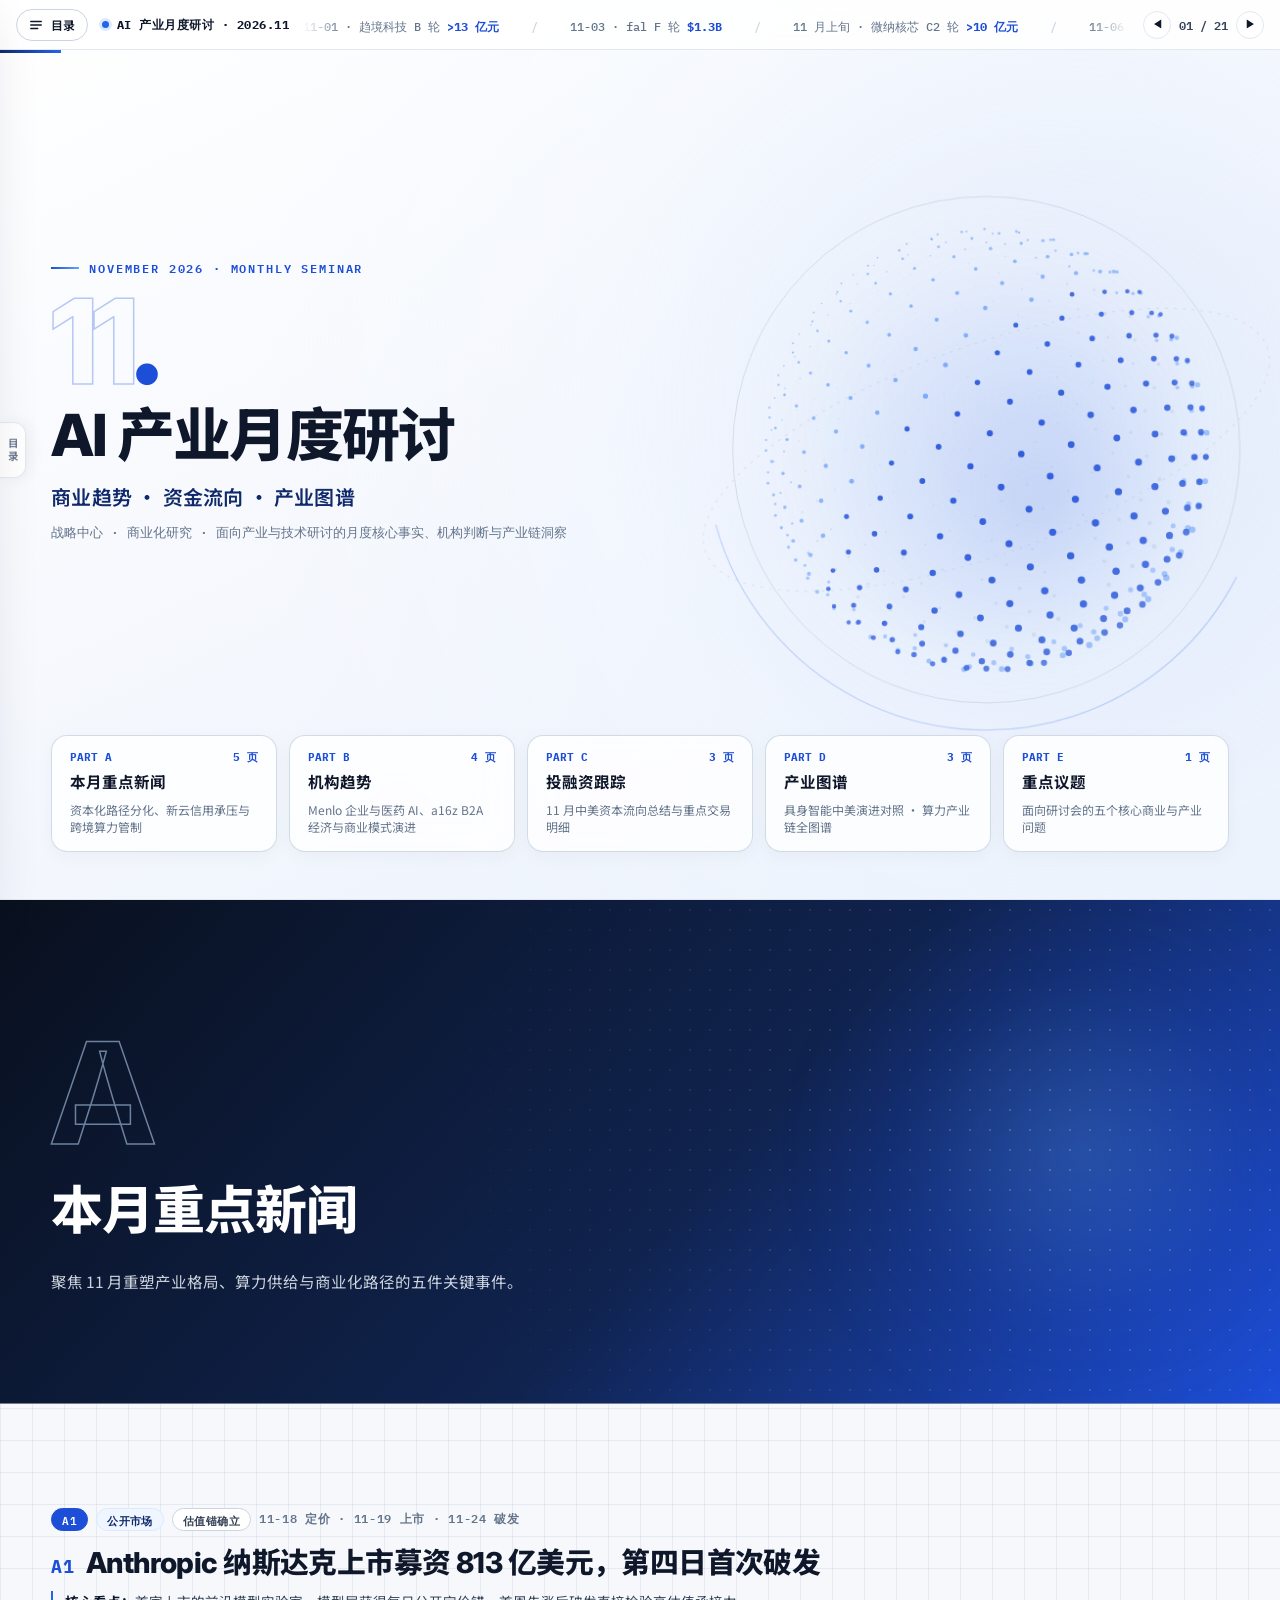
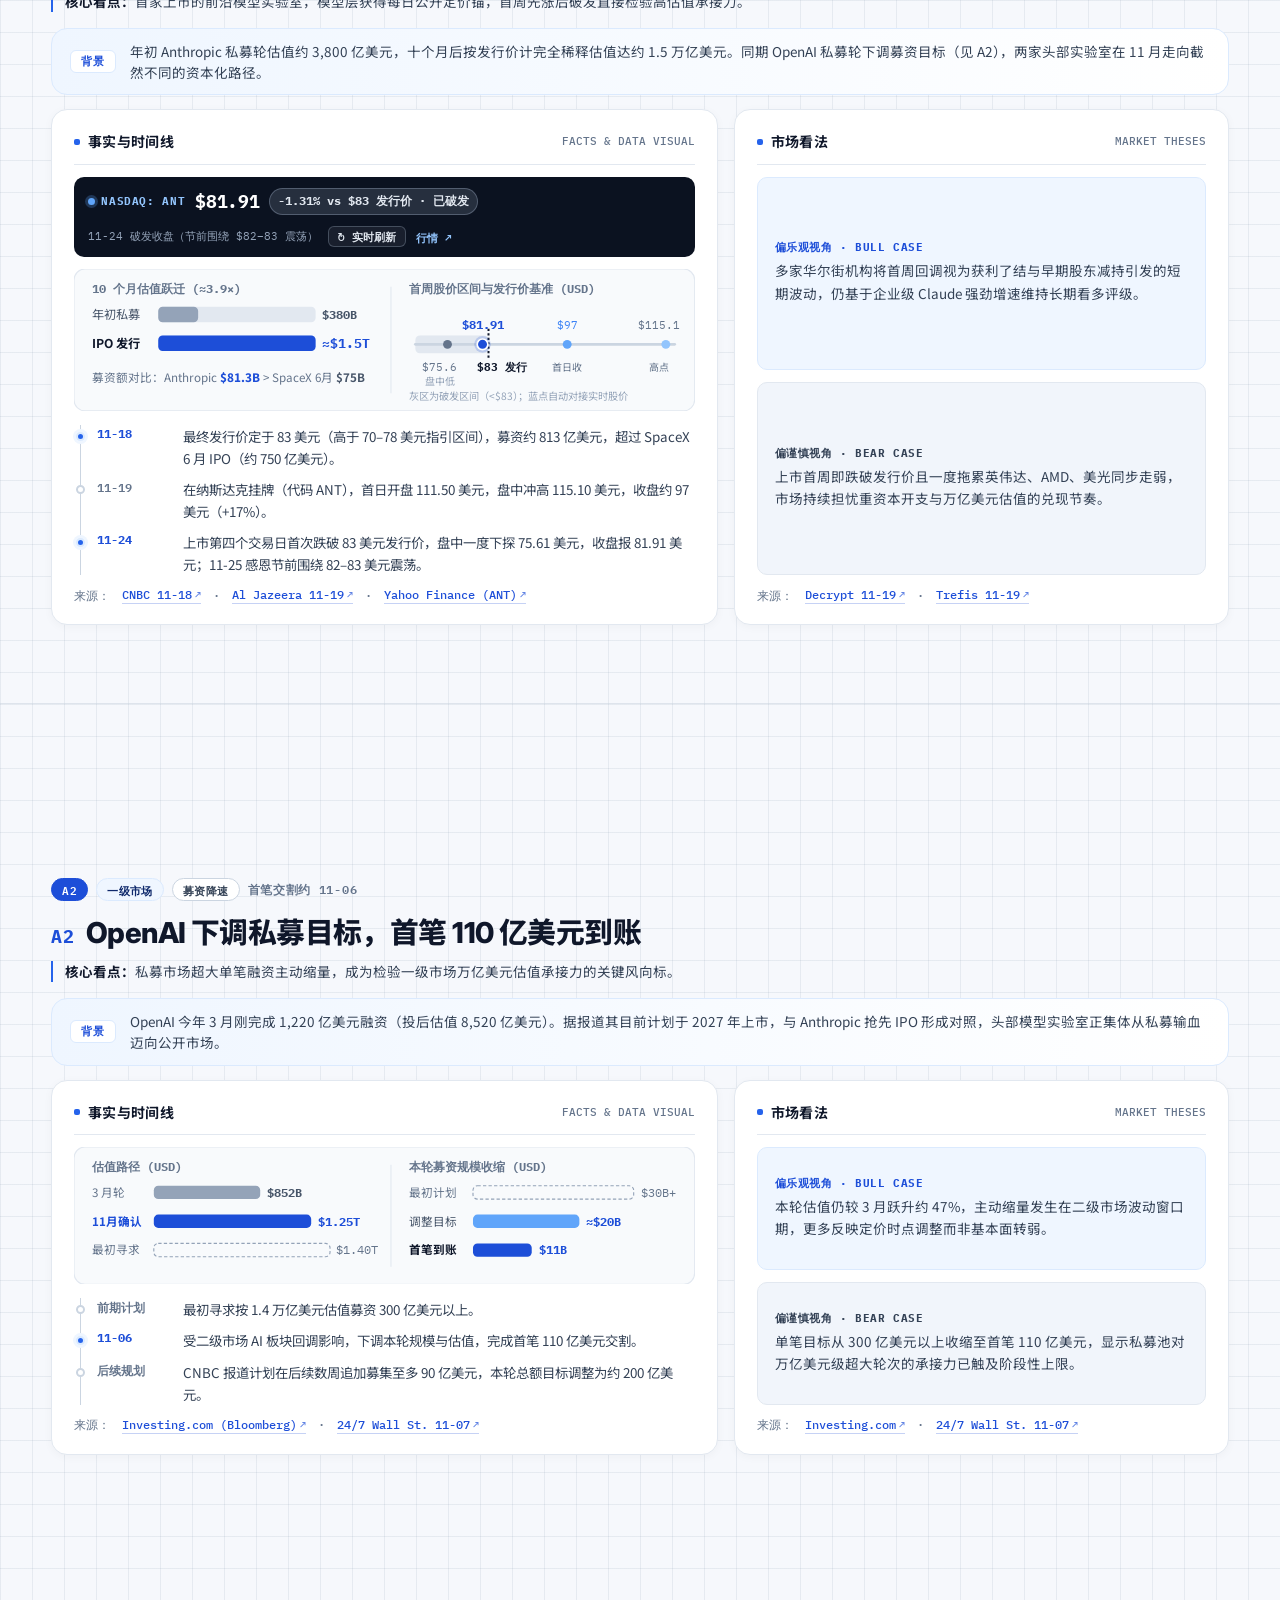
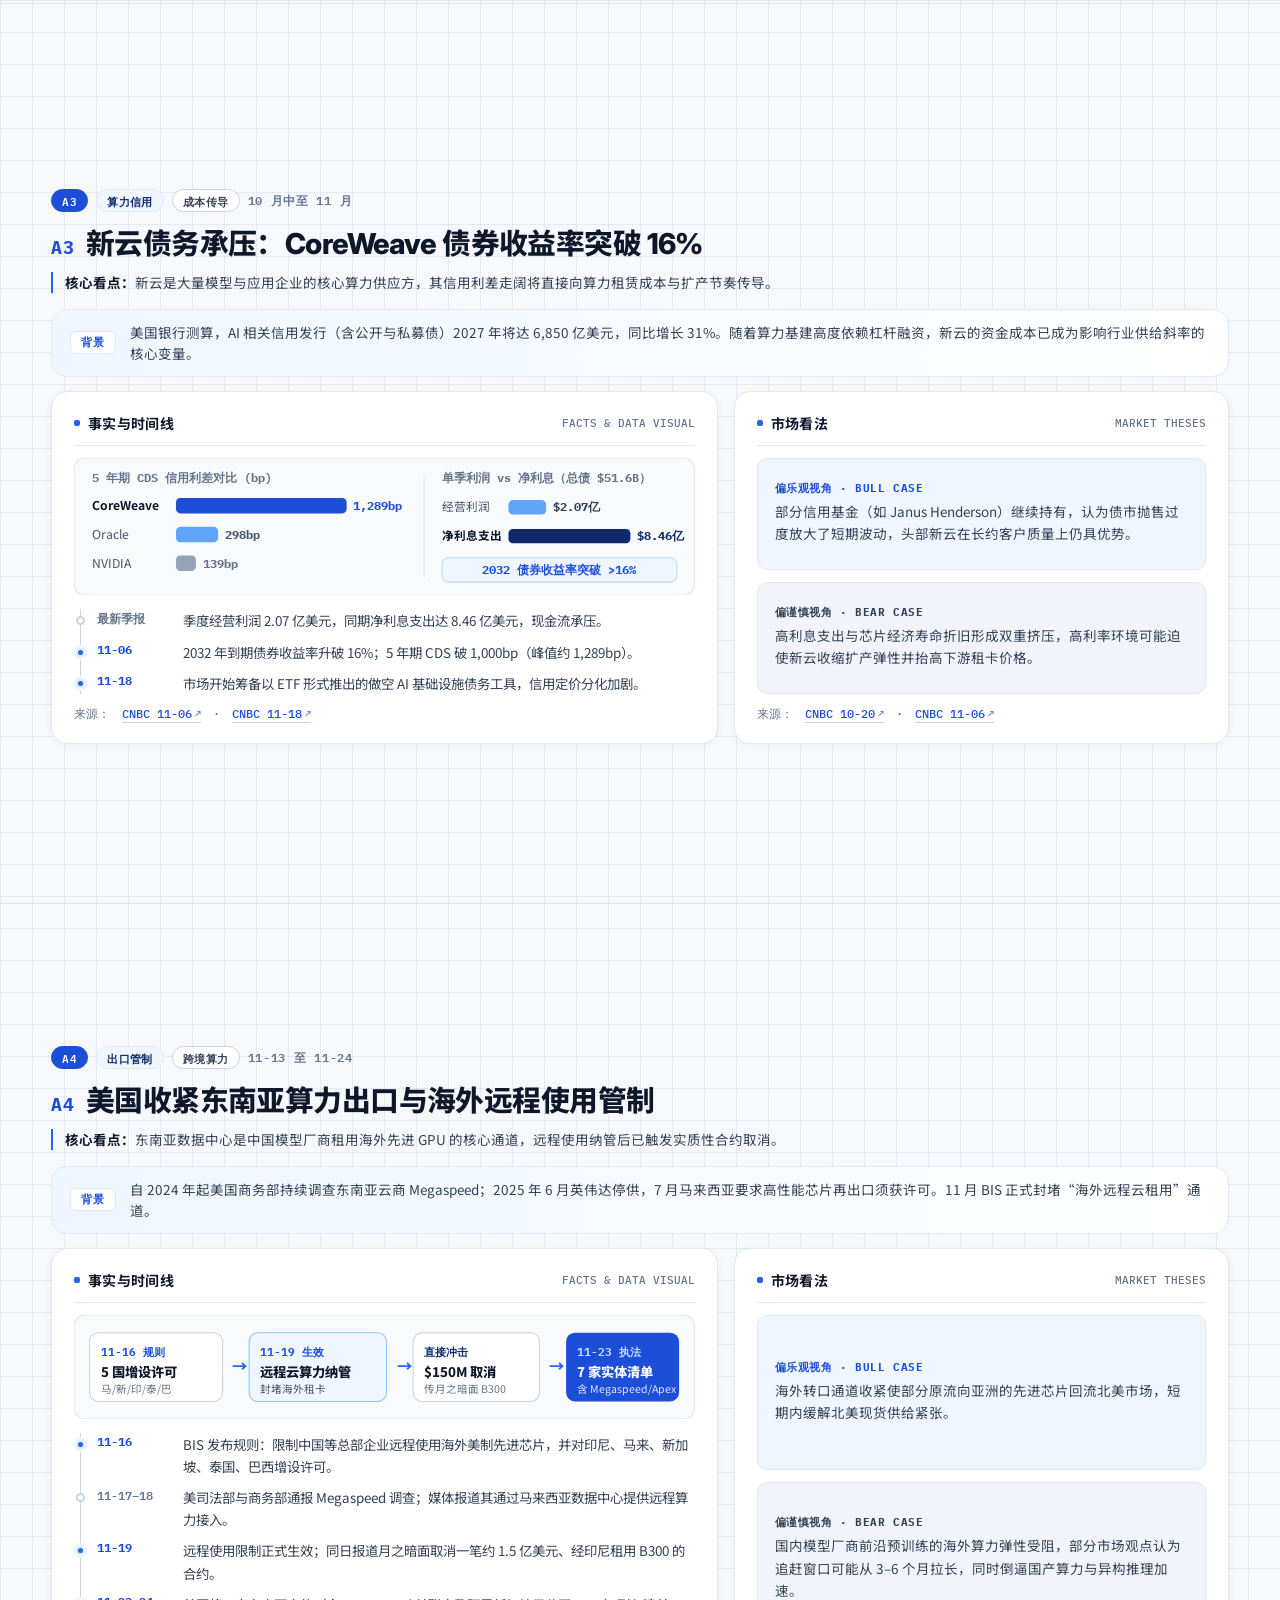
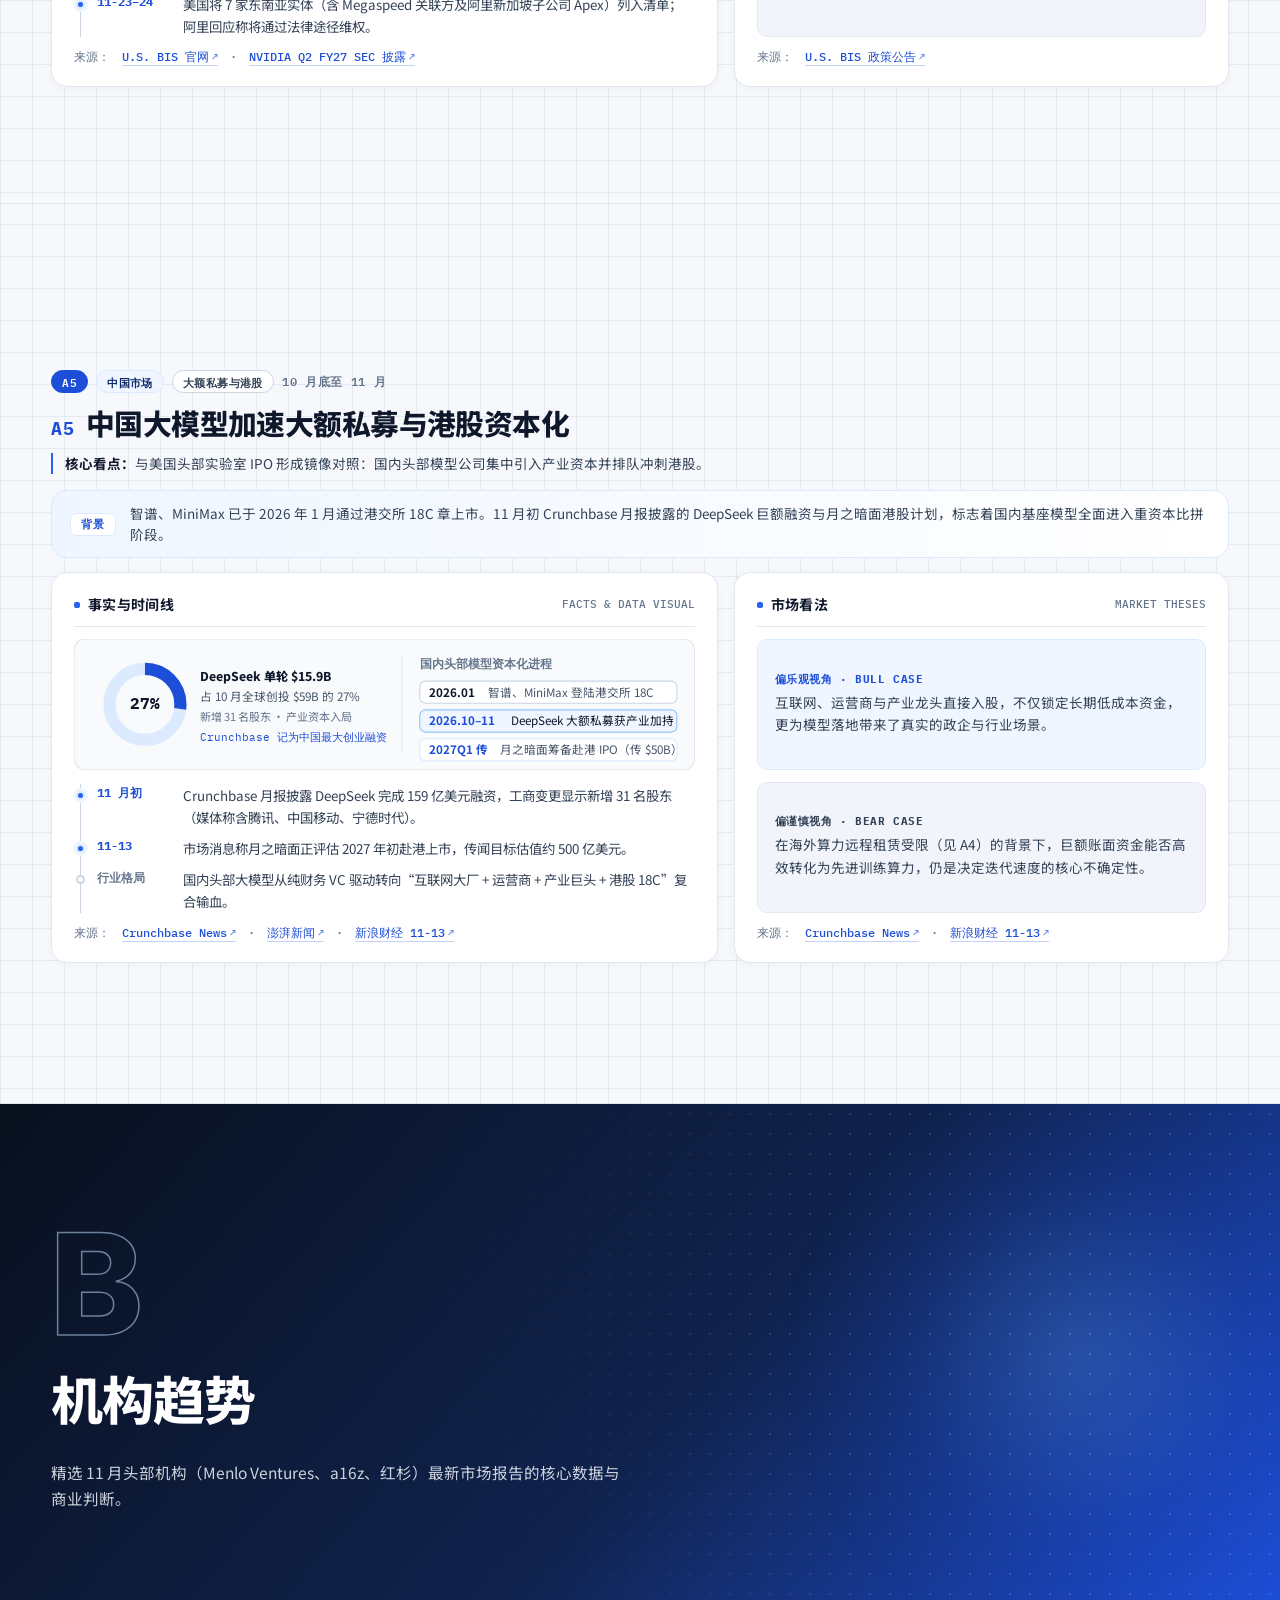
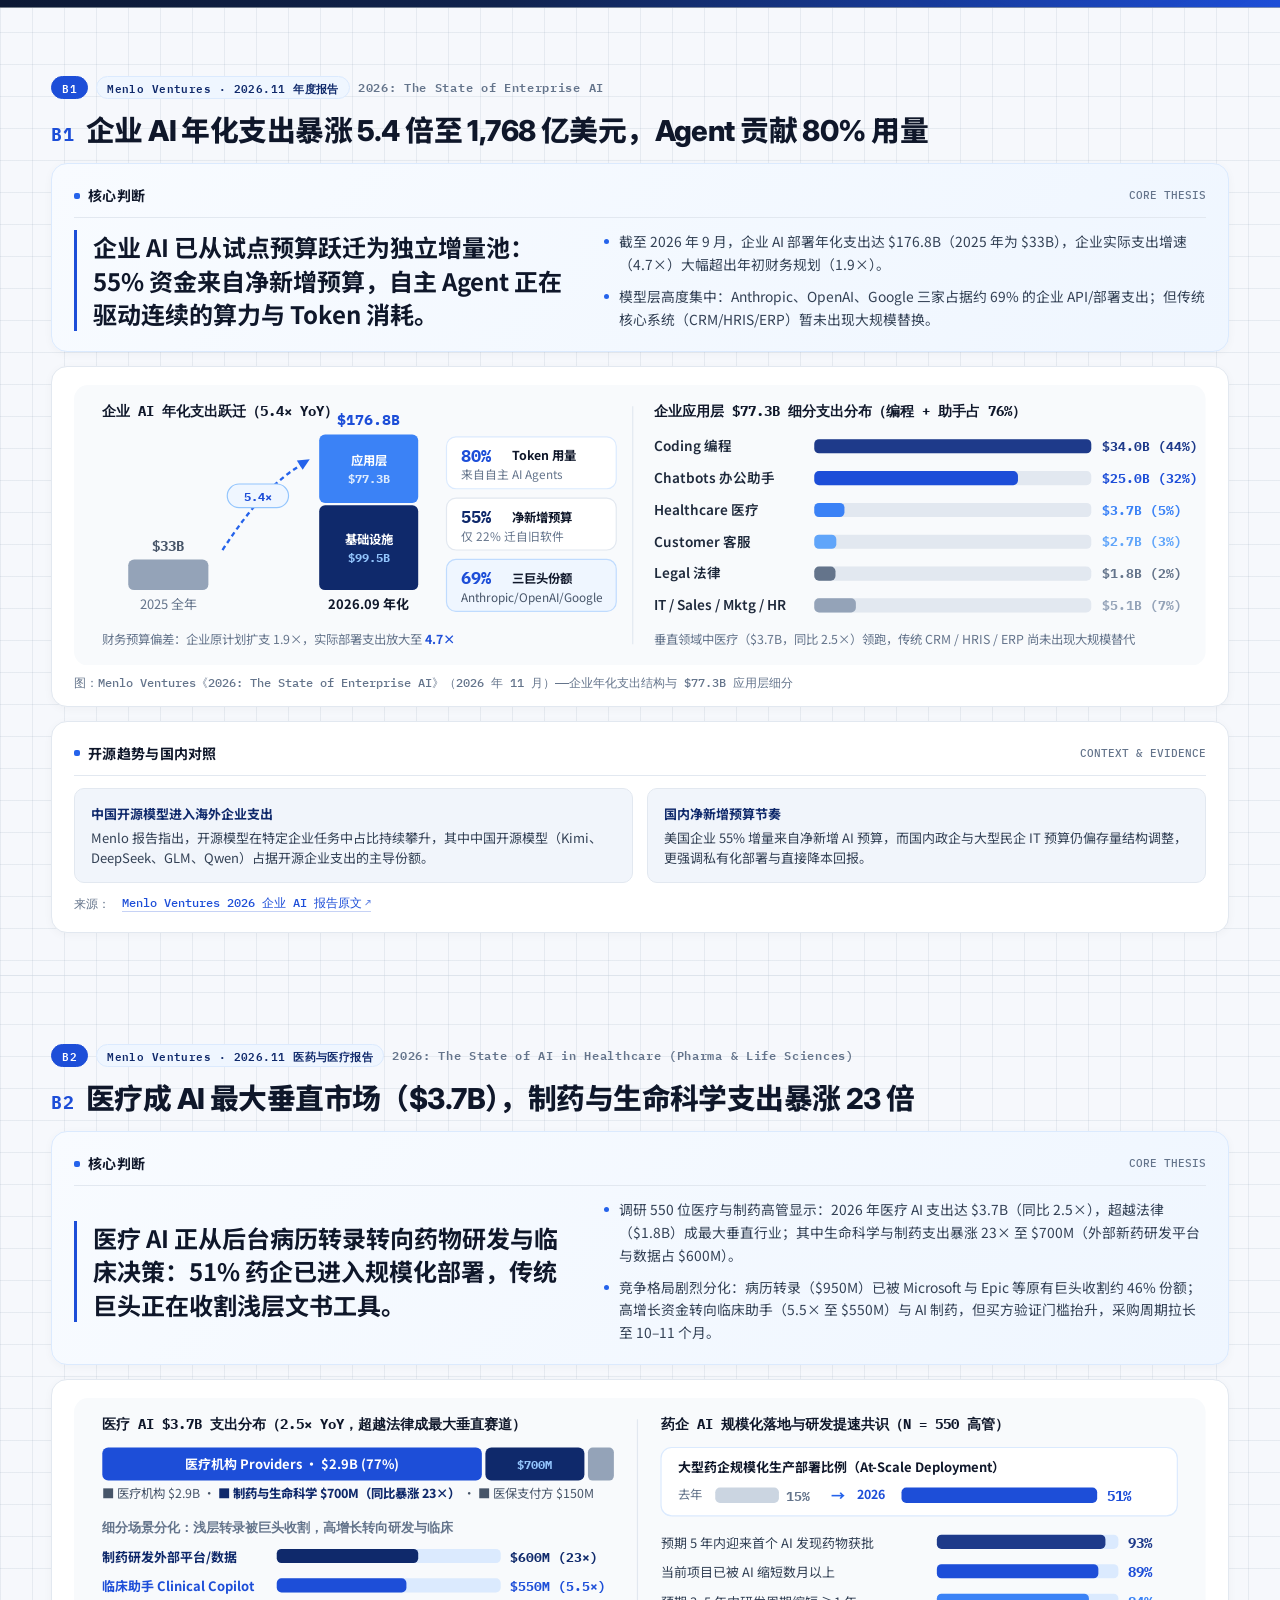
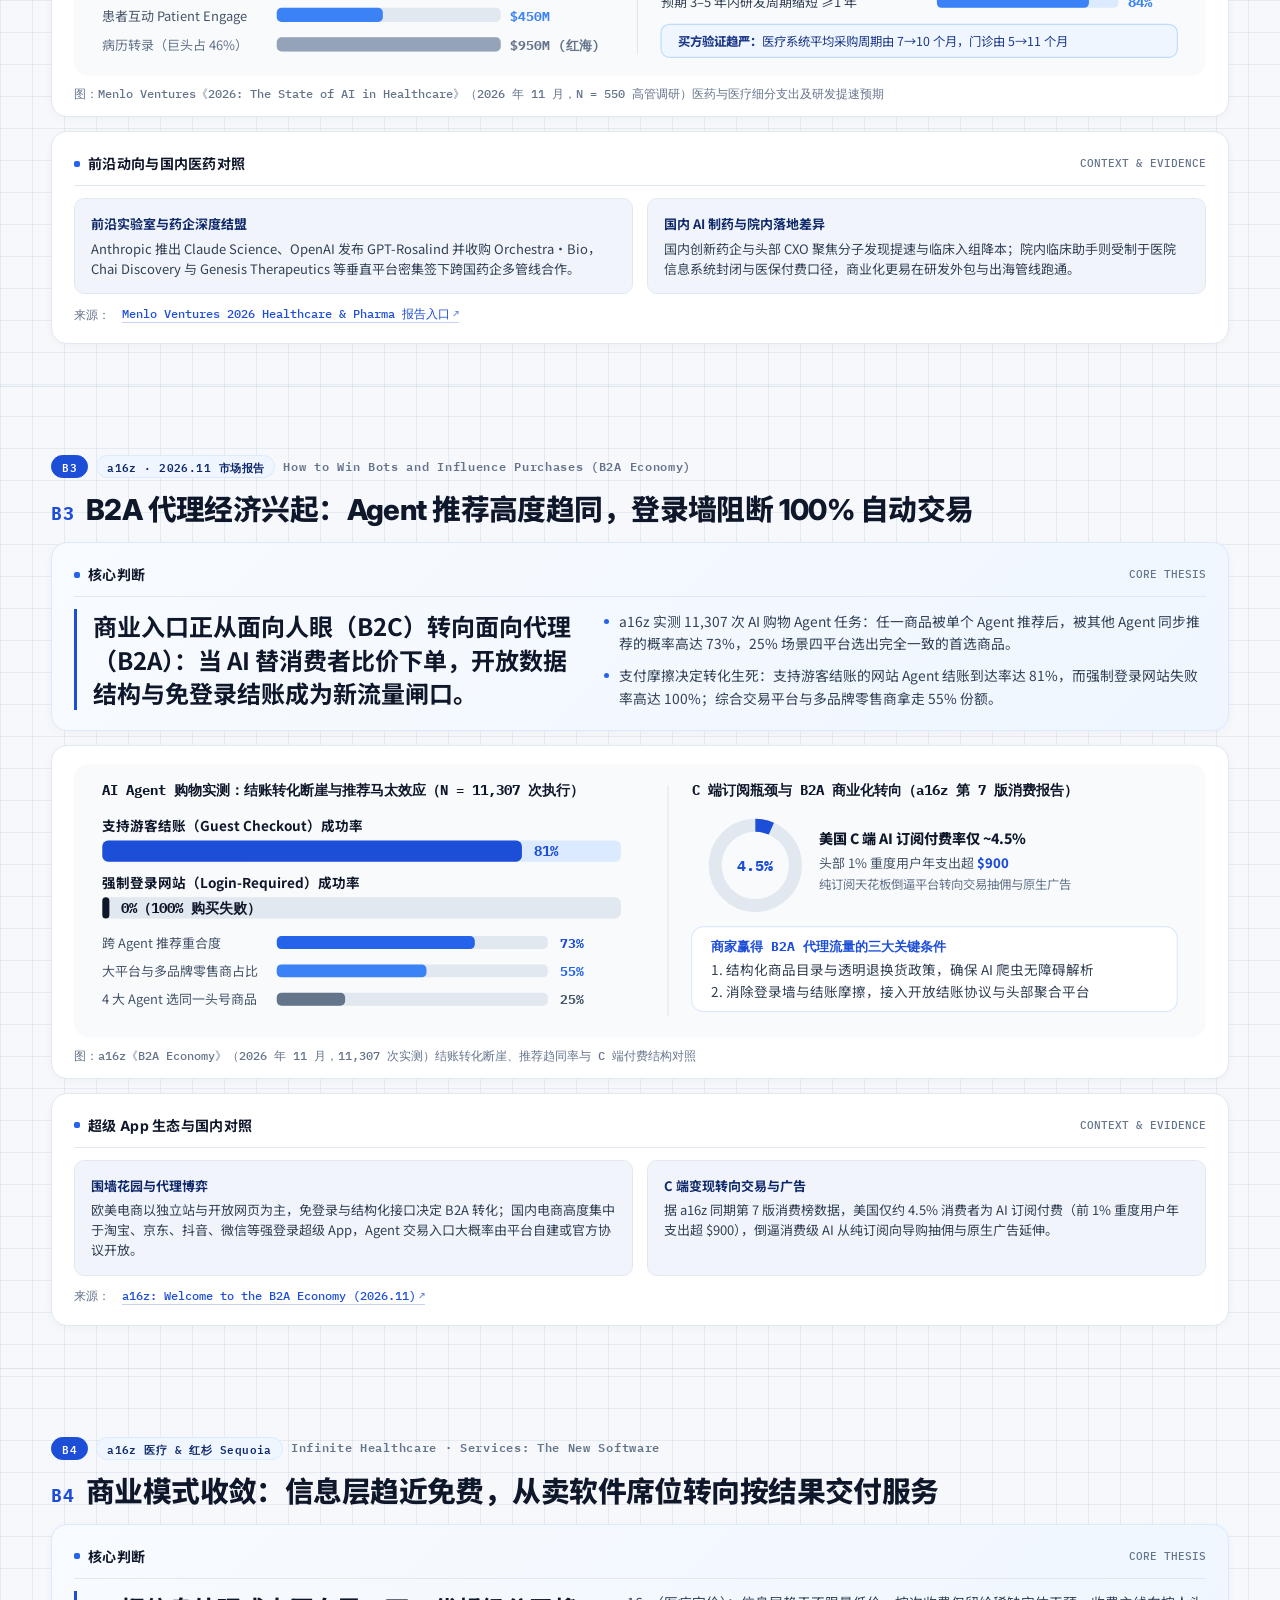
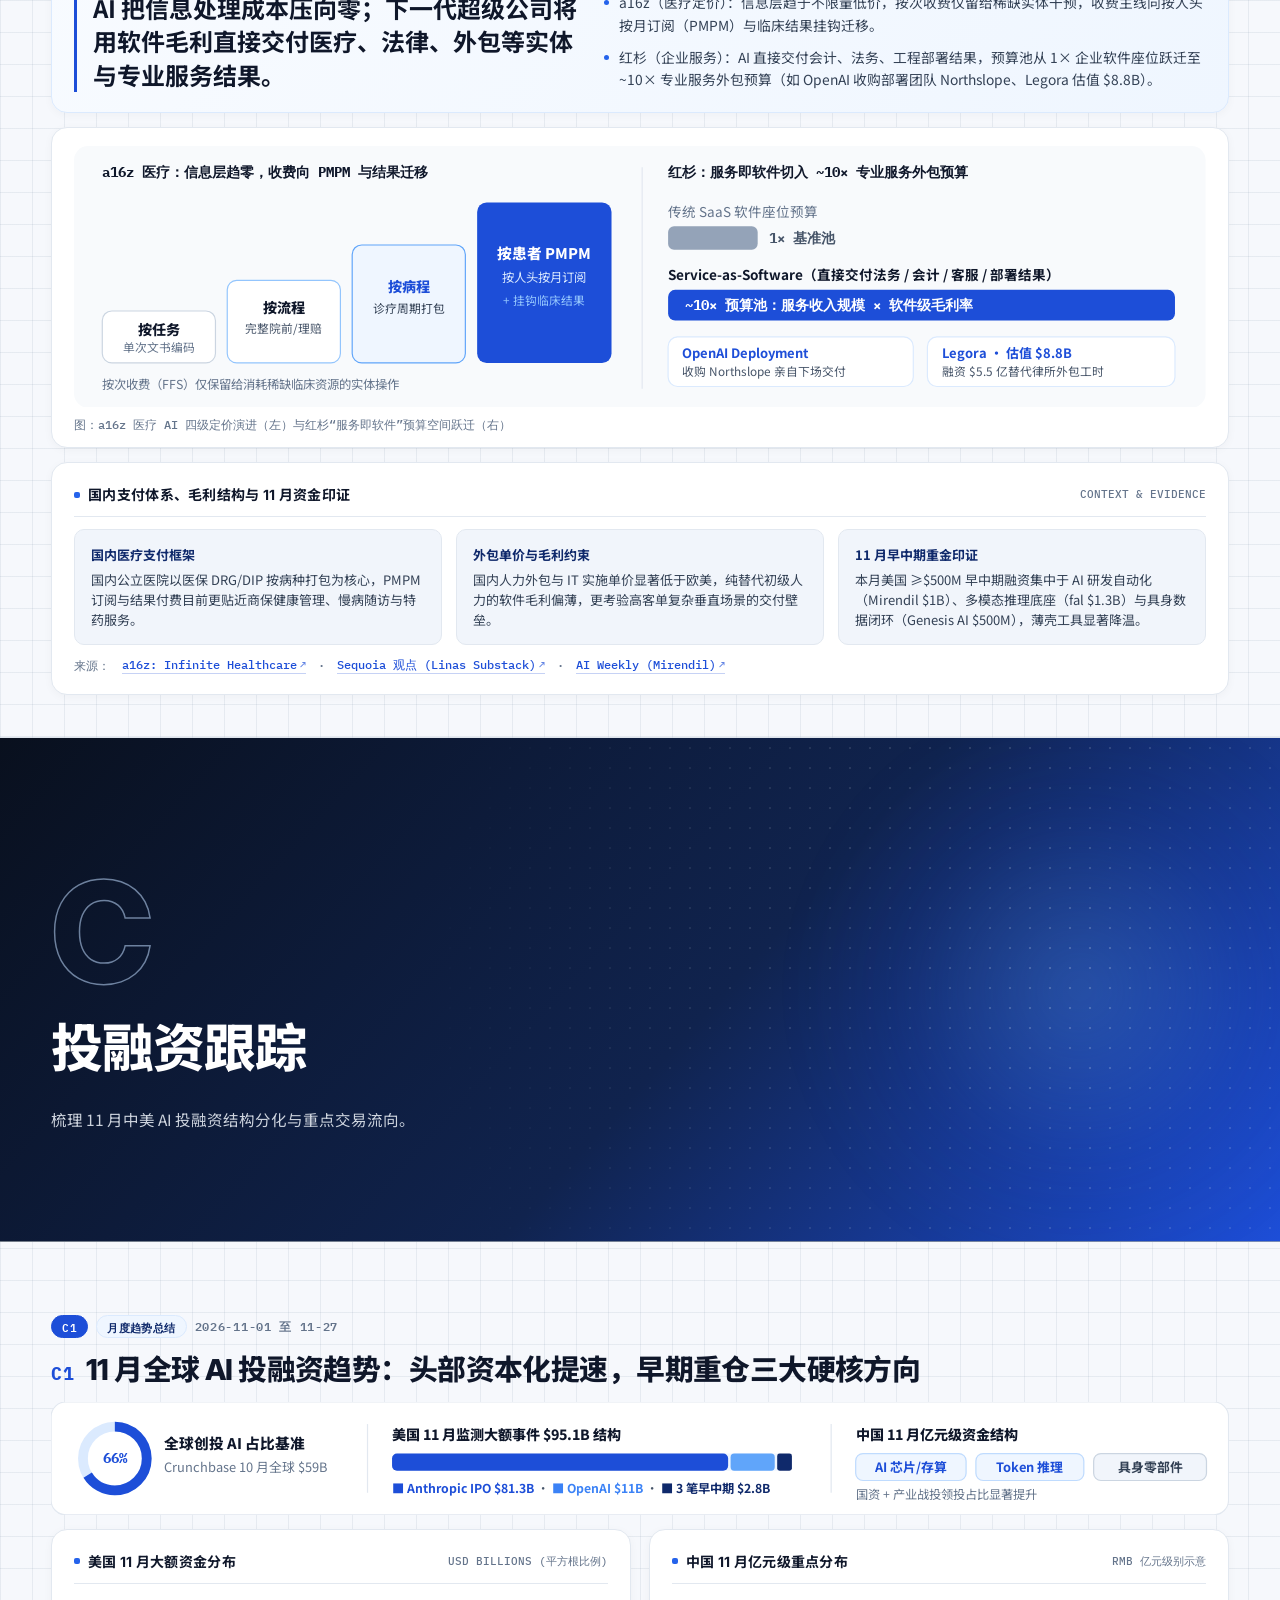
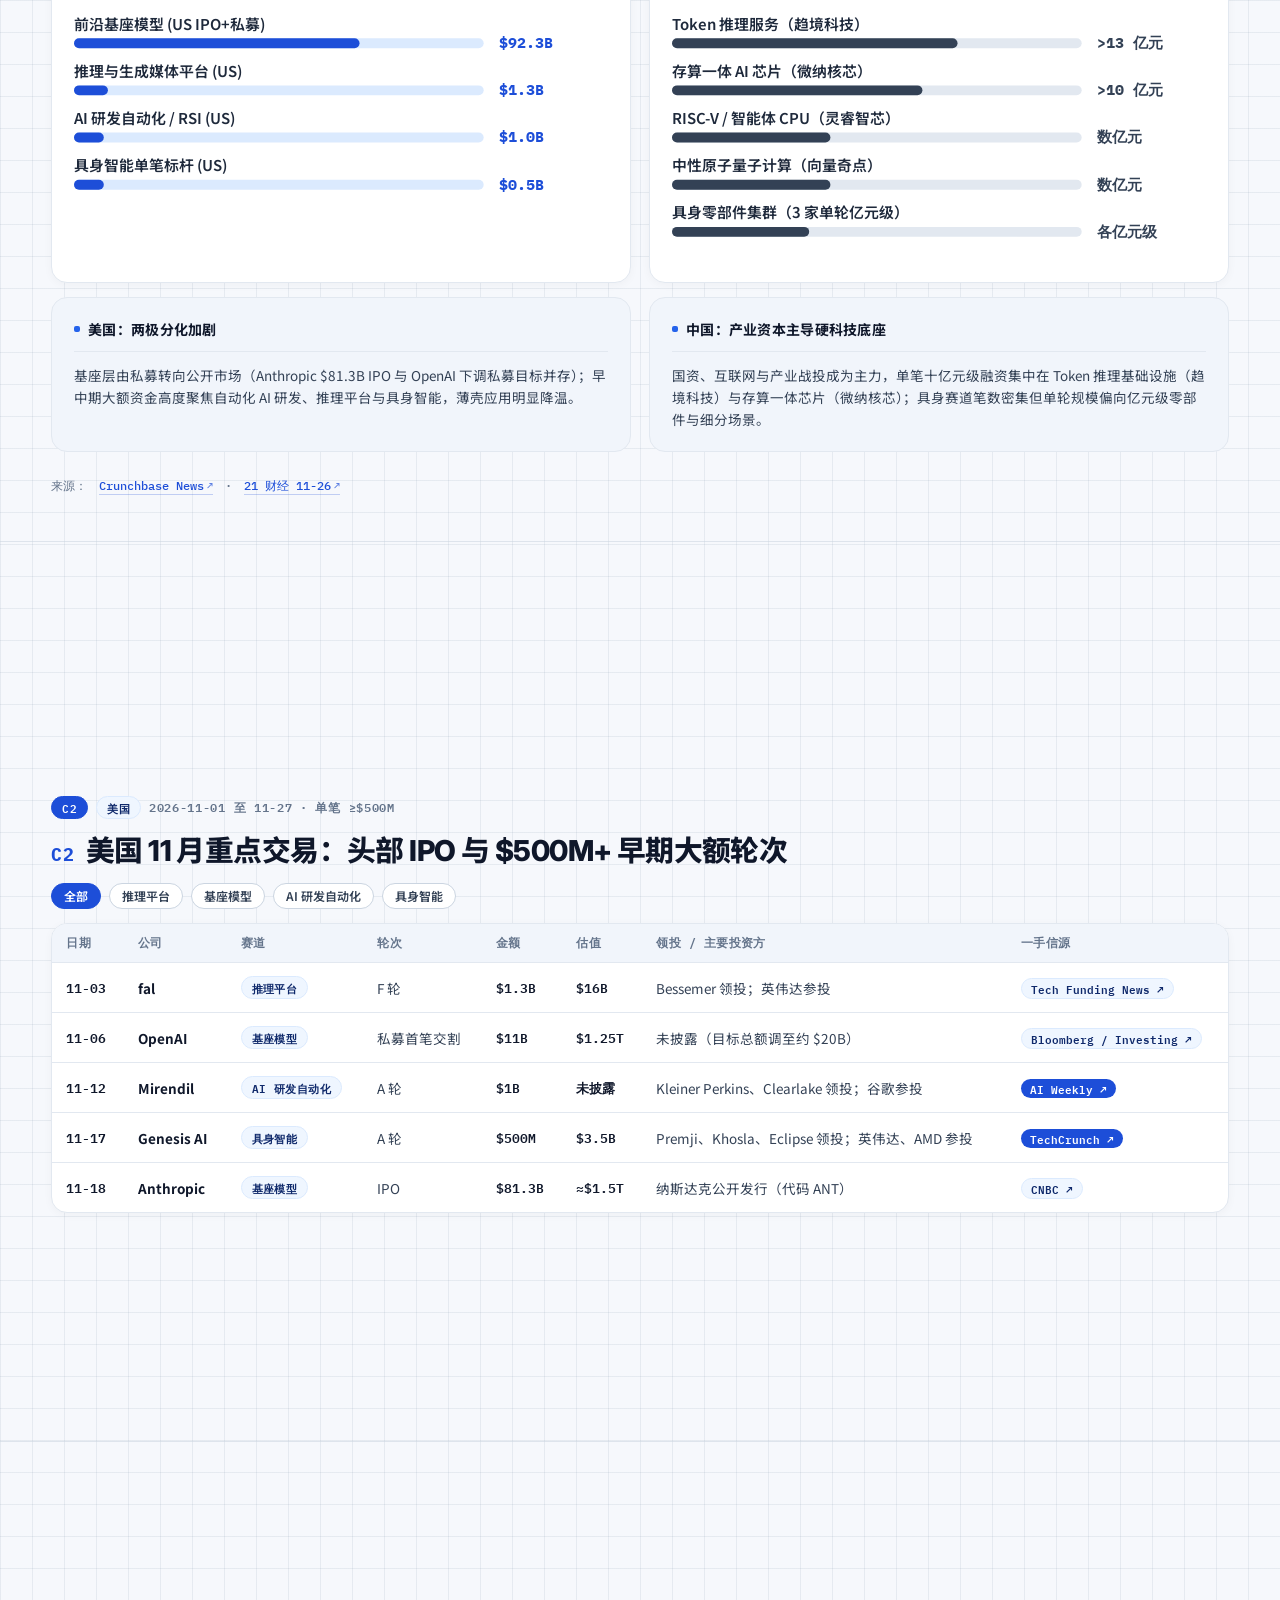
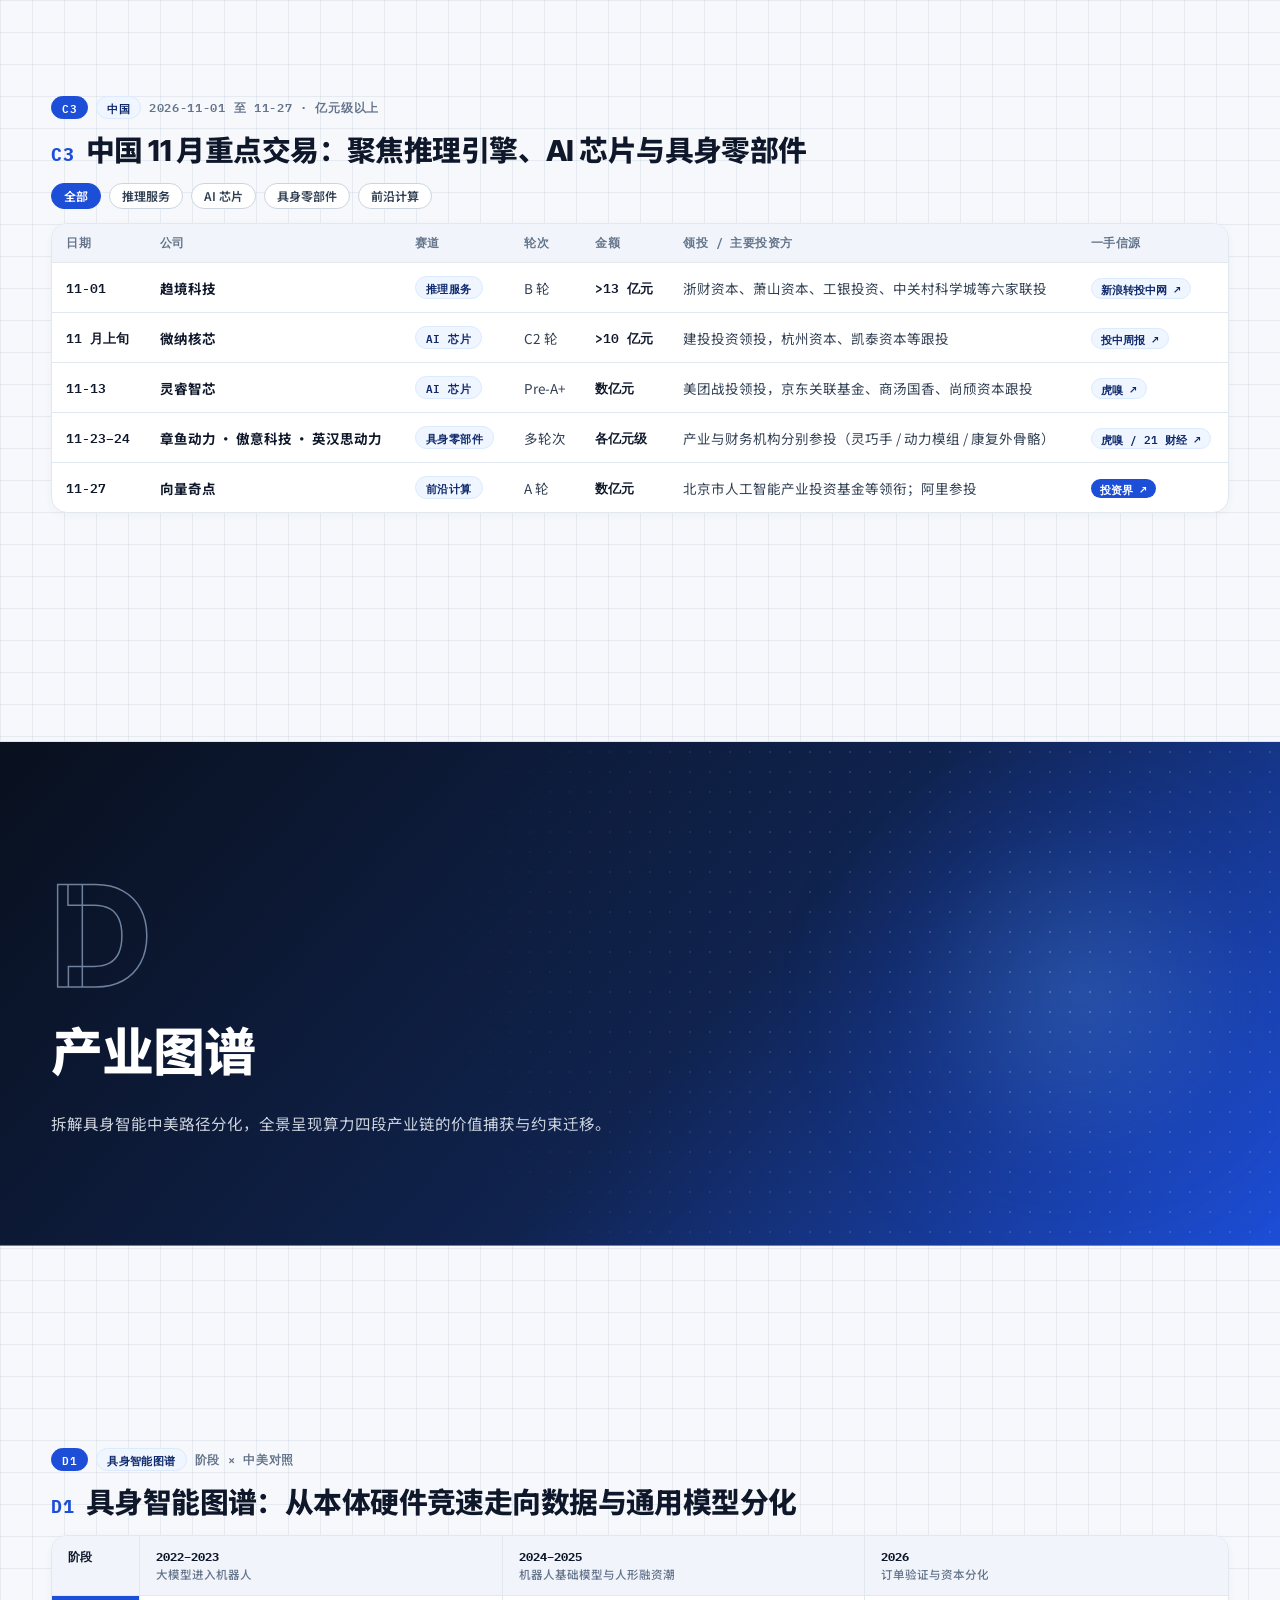
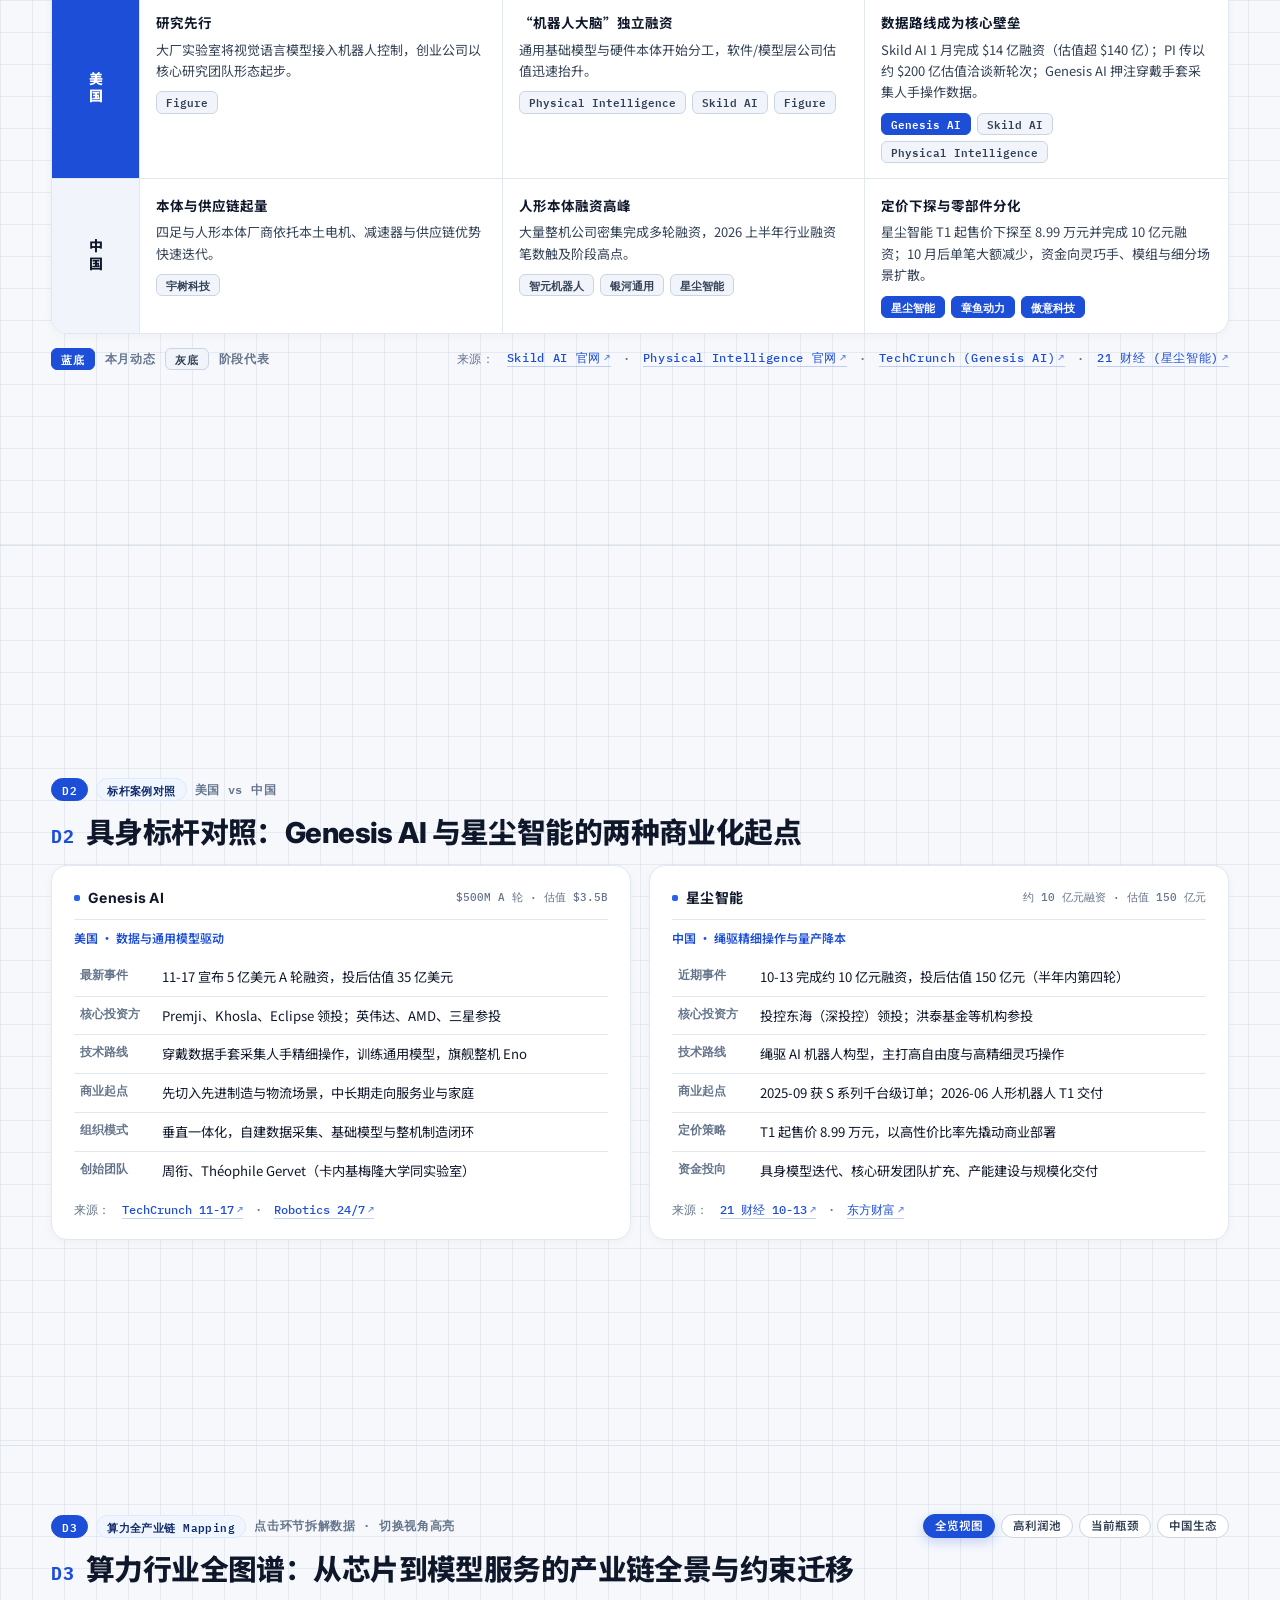
==== index.html @ cfffbcdd "feat: AI industry monthly seminar 2026.11" ====
<!doctype html>
<html lang="zh-CN">
<head>
  <meta charset="utf-8">
  <meta name="viewport" content="width=device-width, initial-scale=1, viewport-fit=cover">
  <title>AI 产业月度研讨 · 2026.11</title>
  <link rel="icon" href="data:,">
  <link rel="preconnect" href="https://fonts.googleapis.com">
  <link rel="preconnect" href="https://fonts.gstatic.com" crossorigin>
  <link rel="stylesheet" href="https://fonts.googleapis.com/css2?family=IBM+Plex+Mono:wght@400;500;600;700&family=Inter:wght@400;500;600;700;800&family=Noto+Sans+SC:wght@400;500;600;700;800&display=swap">
  <link rel="stylesheet" href="assets/styles.css">
</head>
<body>

  <!-- Top Chrome -->
  <header class="topbar" aria-label="顶部导航">
    <button class="nav-trigger" id="navTrigger" type="button" aria-expanded="false" aria-controls="sideDrawer">
      <svg viewBox="0 0 16 16" fill="none" stroke="currentColor" stroke-width="1.6" stroke-linecap="round" aria-hidden="true">
        <line x1="2" y1="4" x2="14" y2="4"/>
        <line x1="2" y1="8" x2="14" y2="8"/>
        <line x1="2" y1="12" x2="10" y2="12"/>
      </svg>
      <span>目录</span>
    </button>
    <div class="brand-pill">
      <span class="brand-dot" aria-hidden="true"></span>
      <span>AI 产业月度研讨 · 2026.11</span>
    </div>
    <div class="ticker" aria-hidden="true">
      <div class="ticker-track" id="ticker"></div>
    </div>
    <div class="counter">
      <button id="prev" type="button" aria-label="上一页">◀</button>
      <span id="pc">01 / 19</span>
      <button id="next" type="button" aria-label="下一页">▶</button>
    </div>
  </header>
  <div class="progress-bar" id="progress"></div>

  <!-- Retractable Left-Edge Handle (Zero Content Overlap) -->
  <button class="edge-tab" id="edgeTab" type="button" aria-label="展开侧边目录">
    <span>目录</span>
  </button>

  <!-- Hidden Slide-Out Navigation Drawer -->
  <div class="drawer-backdrop" id="drawerBackdrop"></div>
  <aside class="side-drawer" id="sideDrawer" aria-label="全页快速跳转" aria-hidden="true">
    <div class="drawer-head">
      <span class="drawer-head-title">INDEX · 2026.11</span>
      <button class="drawer-close" id="drawerClose" type="button" aria-label="关闭目录">✕</button>
    </div>
    <nav class="drawer-body" id="drawerBody"></nav>
  </aside>

  <!-- Main Deck Container (Data-Driven) -->
  <main id="deck"></main>

  <!-- Monthly Data Modules (Rolling Update: Only Edit Files Inside data/YYYY-MM/) -->
  <script src="data/2026-11/meta.js"></script>
  <script src="data/2026-11/news.js"></script>
  <script src="data/2026-11/trends.js"></script>
  <script src="data/2026-11/funding.js"></script>
  <script src="data/2026-11/maps.js"></script>
  <script src="data/2026-11/topics.js"></script>

  <!-- Visualization, Brand Marks & Interactive Deck Engine -->
  <script src="assets/logos.js"></script>
  <script src="assets/charts.js"></script>
  <script src="assets/app.js"></script>
</body>
</html>
---- assets/styles.css ----
/* ==========================================================================
   AI Industry Monthly Seminar — Blue / White / Gray Minimal Portfolio System
   Clean editorial grid, subtle halftone artistry, hidden slide-out drawer nav
   ========================================================================== */

:root {
  --bg: #F6F8FC;
  --bg-grid: rgba(148, 163, 184, 0.16);
  --surface: #FFFFFF;
  --surface-soft: #F1F5FB;
  --ink: #0F172A;
  --ink-secondary: #334155;
  --muted: #64748B;
  --line: #E2E8F0;
  --line-strong: #CBD5E1;
  --blue: #1D4ED8;
  --blue-bright: #2563EB;
  --blue-deep: #0F296B;
  --blue-soft: #EFF6FF;
  --blue-tint: #DBEAFE;
  --slate-dark: #0B1220;
  --shadow-sm: 0 2px 10px rgba(15, 23, 42, 0.035);
  --shadow-md: 0 12px 32px rgba(15, 23, 42, 0.06);
  --shadow-lg: 0 20px 50px rgba(15, 23, 42, 0.12);
  --radius-sm: 10px;
  --radius-md: 16px;
  --radius-lg: 22px;
  --ease: cubic-bezier(0.16, 1, 0.3, 1);
  --font-display: "Inter", "Noto Sans SC", "PingFang SC", -apple-system, BlinkMacSystemFont, sans-serif;
  --font-body: "Noto Sans SC", "Inter", "PingFang SC", "Microsoft YaHei", sans-serif;
  --font-mono: "IBM Plex Mono", "SFMono-Regular", Menlo, monospace;
  color-scheme: light;
}

*,
*::before,
*::after {
  box-sizing: border-box;
}

html {
  scroll-behavior: smooth;
  scroll-padding-top: 64px;
}

body {
  margin: 0;
  padding: 0;
  background-color: var(--bg);
  background-image:
    linear-gradient(to right, var(--bg-grid) 1px, transparent 1px),
    linear-gradient(to bottom, var(--bg-grid) 1px, transparent 1px);
  background-size: 32px 32px;
  color: var(--ink);
  font-family: var(--font-body);
  font-size: 14.5px;
  line-height: 1.65;
  -webkit-font-smoothing: antialiased;
  overflow-x: hidden;
}

a {
  color: var(--blue);
  text-decoration: none;
  transition: color 0.18s var(--ease), opacity 0.18s var(--ease);
}

a:hover {
  color: var(--blue-deep);
}

a:focus-visible,
button:focus-visible {
  outline: 2px solid var(--blue-bright);
  outline-offset: 2px;
}

/* ========================= Top Chrome Bar ========================= */
.topbar {
  position: fixed;
  top: 0;
  left: 0;
  right: 0;
  z-index: 40;
  height: calc(50px + env(safe-area-inset-top, 0px));
  padding-top: env(safe-area-inset-top, 0px);
  padding-left: max(16px, env(safe-area-inset-left, 0px));
  padding-right: max(16px, env(safe-area-inset-right, 0px));
  display: flex;
  align-items: center;
  gap: 14px;
  background: rgba(255, 255, 255, 0.86);
  backdrop-filter: blur(14px);
  -webkit-backdrop-filter: blur(14px);
  border-bottom: 1px solid var(--line);
}

.nav-trigger {
  flex: none;
  display: inline-flex;
  align-items: center;
  gap: 8px;
  height: 32px;
  padding: 0 12px;
  border-radius: 999px;
  border: 1px solid var(--line-strong);
  background: var(--surface);
  color: var(--ink);
  font: 600 12px/1 var(--font-body);
  cursor: pointer;
  transition: all 0.2s var(--ease);
}

.nav-trigger:hover {
  border-color: var(--blue);
  color: var(--blue);
  background: var(--blue-soft);
}

.nav-trigger svg {
  width: 14px;
  height: 14px;
}

.brand-pill {
  flex: none;
  display: inline-flex;
  align-items: center;
  gap: 8px;
  font: 700 12px/1 var(--font-mono);
  letter-spacing: 0.04em;
  color: var(--ink);
}

.brand-dot {
  width: 7px;
  height: 7px;
  border-radius: 50%;
  background: var(--blue-bright);
  box-shadow: 0 0 0 3px var(--blue-tint);
}

.ticker {
  flex: 1;
  min-width: 0;
  overflow: hidden;
  mask-image: linear-gradient(to right, transparent, #000 5%, #000 95%, transparent);
  -webkit-mask-image: linear-gradient(to right, transparent, #000 5%, #000 95%, transparent);
}

.ticker-track {
  display: inline-flex;
  align-items: center;
  gap: 32px;
  white-space: nowrap;
  font: 500 11.5px/1 var(--font-mono);
  color: var(--muted);
  animation: tickerScroll 68s linear infinite;
}

.ticker:hover .ticker-track {
  animation-play-state: paused;
}

.ticker-track b {
  color: var(--blue);
  font-weight: 700;
}

.ticker-sep {
  color: var(--line-strong);
}

@keyframes tickerScroll {
  from { transform: translateX(0); }
  to { transform: translateX(-50%); }
}

.counter {
  flex: none;
  display: inline-flex;
  align-items: center;
  gap: 8px;
  font: 600 12px/1 var(--font-mono);
  font-variant-numeric: tabular-nums;
  color: var(--ink-secondary);
}

.counter button {
  width: 28px;
  height: 28px;
  border-radius: 50%;
  border: 1px solid var(--line);
  background: var(--surface);
  color: var(--ink);
  display: grid;
  place-items: center;
  cursor: pointer;
  font-size: 11px;
  transition: all 0.18s var(--ease);
}

.counter button:hover {
  border-color: var(--blue);
  background: var(--blue);
  color: #fff;
}

.progress-bar {
  position: fixed;
  top: calc(50px + env(safe-area-inset-top, 0px));
  left: 0;
  height: 2.5px;
  width: 0;
  background: linear-gradient(90deg, var(--blue-deep), var(--blue-bright));
  z-index: 41;
  transition: width 0.3s var(--ease);
}

/* ==================== Hidden Retractable Side Drawer ==================== */
.edge-tab {
  position: fixed;
  left: 0;
  top: 50%;
  transform: translateY(-50%);
  z-index: 45;
  display: flex;
  flex-direction: column;
  align-items: center;
  justify-content: center;
  gap: 6px;
  width: 26px;
  padding: 14px 4px;
  border: 1px solid var(--line);
  border-left: 0;
  border-radius: 0 12px 12px 0;
  background: rgba(255, 255, 255, 0.88);
  backdrop-filter: blur(10px);
  color: var(--muted);
  font: 600 10.5px/1.1 var(--font-body);
  cursor: pointer;
  box-shadow: 4px 0 16px rgba(15, 23, 42, 0.06);
  transition: all 0.22s var(--ease);
}

.edge-tab:hover {
  width: 34px;
  color: var(--blue);
  border-color: var(--blue-tint);
  background: var(--blue-soft);
}

.edge-tab span {
  writing-mode: vertical-rl;
  letter-spacing: 0.18em;
}

.drawer-backdrop {
  position: fixed;
  inset: 0;
  z-index: 50;
  background: rgba(15, 23, 42, 0.24);
  backdrop-filter: blur(4px);
  opacity: 0;
  pointer-events: none;
  transition: opacity 0.28s var(--ease);
}

.drawer-backdrop.open {
  opacity: 1;
  pointer-events: auto;
}

.side-drawer {
  position: fixed;
  top: 0;
  left: 0;
  bottom: 0;
  z-index: 55;
  width: min(308px, 84vw);
  background: rgba(255, 255, 255, 0.96);
  backdrop-filter: blur(20px);
  -webkit-backdrop-filter: blur(20px);
  border-right: 1px solid var(--line);
  box-shadow: var(--shadow-lg);
  transform: translateX(-104%);
  transition: transform 0.36s var(--ease);
  display: flex;
  flex-direction: column;
  padding-top: env(safe-area-inset-top, 0px);
  padding-bottom: env(safe-area-inset-bottom, 0px);
}

.side-drawer.open {
  transform: translateX(0);
}

.drawer-head {
  display: flex;
  align-items: center;
  justify-content: space-between;
  padding: 18px 20px;
  border-bottom: 1px solid var(--line);
}

.drawer-head-title {
  font: 700 12px/1 var(--font-mono);
  letter-spacing: 0.08em;
  color: var(--muted);
  text-transform: uppercase;
}

.drawer-close {
  width: 30px;
  height: 30px;
  border-radius: 50%;
  border: 1px solid var(--line);
  background: var(--surface);
  color: var(--ink-secondary);
  display: grid;
  place-items: center;
  cursor: pointer;
  font-size: 14px;
  transition: all 0.18s var(--ease);
}

.drawer-close:hover {
  background: var(--blue-soft);
  border-color: var(--blue-tint);
  color: var(--blue);
}

.drawer-body {
  flex: 1;
  overflow-y: auto;
  padding: 14px 14px 24px;
  display: flex;
  flex-direction: column;
  gap: 12px;
}

.drawer-group-label {
  padding: 6px 10px 4px;
  font: 700 10.5px/1 var(--font-mono);
  letter-spacing: 0.08em;
  color: var(--muted);
  text-transform: uppercase;
}

.drawer-link {
  display: flex;
  align-items: center;
  gap: 10px;
  padding: 8px 10px;
  border-radius: 10px;
  color: var(--ink-secondary);
  font-size: 13px;
  font-weight: 500;
  transition: all 0.16s var(--ease);
}

.drawer-link:hover {
  background: var(--surface-soft);
  color: var(--ink);
}

.drawer-link.active {
  background: var(--blue-soft);
  color: var(--blue);
  font-weight: 700;
}

.drawer-code {
  flex: none;
  min-width: 28px;
  font: 700 11px/1 var(--font-mono);
  color: var(--blue);
}

.drawer-text {
  white-space: nowrap;
  overflow: hidden;
  text-overflow: ellipsis;
}

/* ========================= Screen Sections ========================= */
.screen {
  min-height: 100vh;
  padding: calc(68px + env(safe-area-inset-top, 0px)) max(28px, 4vw) 42px;
  display: flex;
  flex-direction: column;
  justify-content: center;
  position: relative;
  border-bottom: 1px solid rgba(203, 213, 225, 0.55);
}

.wrap {
  width: 100%;
  max-width: 1240px;
  margin: 0 auto;
  display: flex;
  flex-direction: column;
  gap: 14px;
  position: relative;
  z-index: 2;
}

/* Eyebrow & Titles */
.eyebrow {
  display: flex;
  flex-wrap: wrap;
  align-items: center;
  gap: 8px;
  font: 600 11.5px/1 var(--font-mono);
  letter-spacing: 0.06em;
  color: var(--muted);
}

.pill {
  display: inline-flex;
  align-items: center;
  padding: 5px 10px;
  border-radius: 999px;
  font: 600 11px/1 var(--font-mono);
  letter-spacing: 0.04em;
  border: 1px solid var(--line-strong);
  background: var(--surface);
  color: var(--ink-secondary);
}

.pill.primary {
  background: var(--blue);
  border-color: var(--blue);
  color: #fff;
}

.pill.soft {
  background: var(--blue-soft);
  border-color: var(--blue-tint);
  color: var(--blue-deep);
}

h1, h2, h3, h4 {
  margin: 0;
  font-family: var(--font-display);
  letter-spacing: -0.02em;
}

.slide-title {
  font-size: clamp(21px, 2.25vw, 32px);
  font-weight: 800;
  line-height: 1.25;
  color: var(--ink);
  display: flex;
  align-items: baseline;
  gap: 12px;
}

.slide-title .num {
  flex: none;
  font: 700 0.62em/1 var(--font-mono);
  color: var(--blue);
  letter-spacing: 0.02em;
}

.why-line {
  margin: -4px 0 2px;
  font-size: 13.5px;
  color: var(--ink-secondary);
  line-height: 1.55;
  padding-left: 12px;
  border-left: 2.5px solid var(--blue-bright);
}

.why-line b {
  color: var(--ink);
  font-weight: 700;
}

/* ========================= Cover (Gallery Portfolio Style) ========================= */
.screen.cover {
  background:
    radial-gradient(circle at 82% 45%, rgba(37, 99, 235, 0.09) 0%, rgba(239, 246, 255, 0.35) 38%, transparent 68%),
    linear-gradient(155deg, #FFFFFF 0%, #F4F7FD 55%, #EAF1FC 100%);
  overflow: hidden;
  padding-top: calc(82px + env(safe-area-inset-top, 0px));
}

.halftone-canvas {
  position: absolute;
  right: -2%;
  top: 50%;
  transform: translateY(-50%);
  width: min(680px, 52vw);
  height: min(680px, 52vw);
  pointer-events: none;
  z-index: 1;
  opacity: 0.96;
}

.cover .wrap {
  justify-content: space-between;
  min-height: calc(100vh - 134px);
}

.cover-hero {
  max-width: 680px;
  margin: auto 0;
  padding: 20px 0 14px;
}

.cover-kicker {
  display: inline-flex;
  align-items: center;
  gap: 10px;
  font: 600 11.5px/1 var(--font-mono);
  letter-spacing: 0.16em;
  color: var(--blue);
  text-transform: uppercase;
  margin-bottom: 16px;
}

.cover-kicker::before {
  content: "";
  width: 28px;
  height: 2px;
  background: linear-gradient(90deg, var(--blue), #60A5FA);
}

.cover-issue {
  font: 800 clamp(68px, 9.2vw, 128px)/0.88 var(--font-display);
  letter-spacing: -0.055em;
  color: transparent;
  -webkit-text-stroke: 1.5px rgba(29, 78, 216, 0.3);
  margin-bottom: 10px;
  user-select: none;
}

.cover-issue span {
  color: var(--blue);
  -webkit-text-stroke: 0;
}

.cover h1 {
  font-size: clamp(34px, 4.7vw, 58px);
  font-weight: 800;
  line-height: 1.08;
  letter-spacing: -0.03em;
  color: var(--ink);
  margin-bottom: 14px;
}

.cover-sub {
  font-size: clamp(16px, 1.65vw, 20px);
  font-weight: 600;
  color: var(--blue-deep);
  margin: 0 0 10px;
  letter-spacing: 0.01em;
}

.cover-meta {
  font: 500 13px/1.6 var(--font-mono);
  color: var(--muted);
  margin: 0;
}

.agenda-grid {
  display: grid;
  grid-template-columns: repeat(5, 1fr);
  gap: 12px;
  margin-top: 18px;
}

.agenda-card {
  position: relative;
  overflow: hidden;
  display: flex;
  flex-direction: column;
  gap: 6px;
  padding: 16px 18px;
  border-radius: var(--radius-md);
  background: rgba(255, 255, 255, 0.82);
  backdrop-filter: blur(16px);
  -webkit-backdrop-filter: blur(16px);
  border: 1px solid rgba(203, 213, 225, 0.85);
  box-shadow: 0 4px 18px rgba(15, 23, 42, 0.04);
  transition: transform 0.32s var(--ease), border-color 0.28s var(--ease), box-shadow 0.32s var(--ease), background 0.28s var(--ease);
}

.agenda-card::before {
  content: "";
  position: absolute;
  top: 0;
  left: 0;
  right: 0;
  height: 2px;
  background: linear-gradient(90deg, var(--blue), #60A5FA);
  transform: scaleX(0);
  transform-origin: left;
  transition: transform 0.35s var(--ease);
}

.agenda-card:hover {
  transform: translateY(-5px);
  border-color: var(--blue-tint);
  background: #FFFFFF;
  box-shadow: 0 16px 36px rgba(29, 78, 216, 0.1);
}

.agenda-card:hover::before {
  transform: scaleX(1);
}

.agenda-top {
  display: flex;
  justify-content: space-between;
  align-items: center;
  font: 700 11px/1 var(--font-mono);
  color: var(--blue);
}

.agenda-title {
  font-size: 15.5px;
  font-weight: 700;
  color: var(--ink);
}

.agenda-desc {
  font-size: 12px;
  line-height: 1.45;
  color: var(--muted);
}

/* ========================= Part Dividers (Kinetic Architectural Canvas) ========================= */
.screen.part-divider {
  min-height: 56vh;
  background: linear-gradient(132deg, #09101E 0%, #10234E 55%, #1D4ED8 100%);
  color: #FFFFFF;
  overflow: hidden;
}

.part-divider::before {
  content: "";
  position: absolute;
  width: 560px;
  height: 560px;
  right: -80px;
  top: 50%;
  transform: translateY(-50%);
  border-radius: 50%;
  background: radial-gradient(circle, rgba(96, 165, 250, 0.24) 0%, rgba(29, 78, 216, 0.08) 45%, transparent 72%);
  filter: blur(20px);
  animation: auraFloat 9s ease-in-out infinite alternate;
  pointer-events: none;
}

@keyframes auraFloat {
  from { transform: translateY(-54%) scale(0.96); opacity: 0.78; }
  to { transform: translateY(-46%) scale(1.06); opacity: 1; }
}

.part-divider::after {
  content: "";
  position: absolute;
  inset: 0;
  background-image: radial-gradient(rgba(255, 255, 255, 0.2) 1px, transparent 1px);
  background-size: 20px 20px;
  mask-image: radial-gradient(circle at 84% 50%, #000 0%, transparent 60%);
  -webkit-mask-image: radial-gradient(circle at 84% 50%, #000 0%, transparent 60%);
  pointer-events: none;
}

.part-code {
  font: 800 clamp(72px, 11vw, 144px)/0.85 var(--font-display);
  letter-spacing: -0.055em;
  color: transparent;
  -webkit-text-stroke: 1.5px rgba(191, 219, 254, 0.55);
}

.part-divider h2 {
  font-size: clamp(30px, 4.4vw, 52px);
  font-weight: 800;
  color: #FFFFFF;
}

.part-divider p {
  max-width: 64ch;
  font-size: 15.5px;
  line-height: 1.72;
  color: rgba(226, 232, 240, 0.9);
  margin: 0;
}

/* ========================= Cards & Editorial Surfaces (With Kinetic Light Sheen) ========================= */
.card {
  position: relative;
  overflow: hidden;
  background: var(--surface);
  border: 1px solid var(--line);
  border-radius: var(--radius-md);
  padding: 20px 22px;
  box-shadow: var(--shadow-sm);
  min-width: 0;
  transition: transform 0.28s var(--ease), box-shadow 0.28s var(--ease), border-color 0.28s var(--ease);
}

.card::after {
  content: "";
  position: absolute;
  inset: 0;
  pointer-events: none;
  opacity: 0;
  background: radial-gradient(380px circle at var(--mx, 50%) var(--my, 50%), rgba(37, 99, 235, 0.065), transparent 62%);
  transition: opacity 0.3s ease;
}

.card:hover::after {
  opacity: 1;
}

.card:hover {
  border-color: var(--blue-tint);
  box-shadow: var(--shadow-md);
}

.card.soft {
  background: var(--surface-soft);
  border-color: var(--line);
  box-shadow: none;
}

.card.blue-wash {
  background: linear-gradient(135deg, #F8FBFF 0%, #EFF6FF 100%);
  border-color: var(--blue-tint);
}

.card-head {
  display: flex;
  align-items: center;
  justify-content: space-between;
  gap: 10px;
  padding-bottom: 10px;
  margin-bottom: 12px;
  border-bottom: 1px solid var(--line);
}

.card-head h3 {
  font-size: 14px;
  font-weight: 700;
  letter-spacing: 0.02em;
  color: var(--ink);
  display: inline-flex;
  align-items: center;
  gap: 8px;
}

.card-head h3::before {
  content: "";
  width: 6px;
  height: 6px;
  border-radius: 2px;
  background: var(--blue-bright);
}

.card-head small {
  font: 500 11px/1 var(--font-mono);
  color: var(--muted);
}

/* ========================= Part A: News Layout (Background Top -> Facts + Views Below) ========================= */
.news-bg-strip {
  padding: 12px 18px;
  border-radius: var(--radius-md);
  background: linear-gradient(90deg, var(--blue-soft) 0%, #FFFFFF 100%);
  border: 1px solid var(--blue-tint);
  display: flex;
  align-items: center;
  gap: 14px;
}

.news-bg-label {
  flex: none;
  font: 700 11px/1 var(--font-mono);
  letter-spacing: 0.08em;
  color: var(--blue);
  background: #FFFFFF;
  border: 1px solid var(--blue-tint);
  padding: 5px 10px;
  border-radius: 6px;
}

.news-bg-strip p {
  margin: 0;
  font-size: 13.5px;
  color: var(--ink-secondary);
  line-height: 1.55;
}

/* Live Stock Quote Bar (NASDAQ: ANT) */
.live-quote-bar {
  display: flex;
  flex-wrap: wrap;
  align-items: center;
  justify-content: space-between;
  gap: 10px 16px;
  padding: 10px 14px;
  margin-bottom: 12px;
  border-radius: var(--radius-sm);
  background: var(--slate-dark);
  color: #F8FAFC;
  font-family: var(--font-mono);
}

.lq-left {
  display: flex;
  align-items: center;
  gap: 10px;
  flex-wrap: wrap;
}

.lq-symbol {
  font-size: 11px;
  font-weight: 700;
  letter-spacing: 0.06em;
  color: #93C5FD;
  display: inline-flex;
  align-items: center;
  gap: 6px;
}

.lq-dot {
  width: 7px;
  height: 7px;
  border-radius: 50%;
  background: #60A5FA;
  box-shadow: 0 0 0 3px rgba(96, 165, 250, 0.25);
  animation: pulseDot 2.2s ease-in-out infinite;
}

.lq-price {
  font-size: 18px;
  font-weight: 800;
  color: #FFFFFF;
  letter-spacing: -0.02em;
}

.lq-diff {
  font-size: 11.5px;
  font-weight: 700;
  padding: 3px 8px;
  border-radius: 999px;
}

.lq-diff.below {
  background: rgba(148, 163, 184, 0.2);
  color: #E2E8F0;
  border: 1px solid rgba(148, 163, 184, 0.4);
}

.lq-diff.above {
  background: rgba(37, 99, 235, 0.35);
  color: #DBEAFE;
  border: 1px solid rgba(96, 165, 250, 0.5);
}

.lq-right {
  display: flex;
  align-items: center;
  gap: 10px;
  font-size: 10.5px;
  color: #94A3B8;
}

.lq-refresh {
  padding: 4px 9px;
  border-radius: 6px;
  border: 1px solid rgba(148, 163, 184, 0.35);
  background: rgba(255, 255, 255, 0.06);
  color: #E2E8F0;
  font: 600 10.5px/1 var(--font-mono);
  cursor: pointer;
  transition: all 0.18s var(--ease);
}

.lq-refresh:hover {
  background: var(--blue);
  border-color: var(--blue-bright);
  color: #FFFFFF;
}

.lq-link {
  color: #93C5FD;
  font-weight: 600;
}

.lq-link:hover {
  color: #FFFFFF;
}

.news-body-grid {
  display: grid;
  grid-template-columns: 1.32fr 0.98fr;
  gap: 16px;
  align-items: stretch;
}

.metric-row {
  display: grid;
  grid-template-columns: repeat(3, 1fr);
  gap: 10px;
  margin-bottom: 14px;
}

.metric-box {
  padding: 11px 13px;
  border-radius: var(--radius-sm);
  background: var(--surface-soft);
  border: 1px solid var(--line);
}

.metric-box strong {
  display: block;
  font: 700 clamp(19px, 2vw, 26px)/1.1 var(--font-mono);
  letter-spacing: -0.03em;
  color: var(--ink);
  font-variant-numeric: tabular-nums;
}

.metric-box span {
  display: block;
  margin-top: 4px;
  font-size: 11.5px;
  color: var(--muted);
  line-height: 1.35;
}

/* Vertical Timeline */
.timeline {
  display: flex;
  flex-direction: column;
  gap: 9px;
  border-left: 1.5px solid var(--line-strong);
  margin-left: 6px;
  padding-left: 16px;
}

.tl-item {
  position: relative;
  display: grid;
  grid-template-columns: 76px 1fr;
  gap: 10px;
  font-size: 13.4px;
  color: var(--ink-secondary);
}

.tl-item::before {
  content: "";
  position: absolute;
  left: -21px;
  top: 7px;
  width: 9px;
  height: 9px;
  border-radius: 50%;
  background: var(--surface);
  border: 2px solid var(--line-strong);
}

.tl-item.hot::before {
  background: var(--blue-bright);
  border-color: var(--blue-tint);
  box-shadow: 0 0 0 3px var(--blue-soft);
}

.tl-item time {
  font: 600 11.5px/1.6 var(--font-mono);
  color: var(--muted);
}

.tl-item.hot time {
  color: var(--blue);
  font-weight: 700;
}

/* Market View Split */
.view-stack {
  display: flex;
  flex-direction: column;
  gap: 12px;
  flex: 1;
}

.view-card {
  flex: 1;
  display: flex;
  flex-direction: column;
  justify-content: center;
  padding: 15px 17px;
  border-radius: var(--radius-sm);
  border: 1px solid var(--line);
  font-size: 13.5px;
  line-height: 1.65;
  color: var(--ink-secondary);
}

.view-card.bull {
  background: var(--blue-soft);
  border-color: var(--blue-tint);
}

.view-card.bear {
  background: var(--surface-soft);
  border-color: var(--line);
}

.view-badge {
  display: inline-block;
  margin-bottom: 6px;
  font: 700 11px/1 var(--font-mono);
  letter-spacing: 0.05em;
}

.view-card.bull .view-badge { color: var(--blue); }
.view-card.bear .view-badge { color: var(--ink-secondary); }

.sources-row {
  margin-top: auto;
  padding-top: 12px;
  display: flex;
  flex-wrap: wrap;
  align-items: center;
  gap: 6px 12px;
  font: 500 11.5px/1.4 var(--font-mono);
  color: var(--muted);
}

.sources-row a {
  display: inline-flex;
  align-items: center;
  gap: 3px;
  color: var(--blue);
  border-bottom: 1px solid rgba(29, 78, 216, 0.25);
}

.sources-row a:hover {
  border-bottom-color: var(--blue);
}

.sources-row a::after {
  content: "↗";
  font-size: 10px;
  opacity: 0.7;
}

.eyebrow .sources-row {
  margin-top: 0;
  padding-top: 0;
}

/* ========================= Part B: Trends (Horizontal Core Thesis + SVG Chart + China Strip) ========================= */
.trend-core {
  display: grid;
  grid-template-columns: 1.05fr 1.25fr;
  gap: 24px;
  align-items: center;
}

.trend-quote {
  margin: 0;
  font-size: clamp(18px, 1.9vw, 24px);
  font-weight: 700;
  line-height: 1.4;
  color: var(--ink);
  padding-left: 16px;
  border-left: 3.5px solid var(--blue);
}

.clean-list {
  margin: 0;
  padding: 0;
  list-style: none;
  display: flex;
  flex-direction: column;
  gap: 9px;
}

.clean-list li {
  position: relative;
  padding-left: 15px;
  font-size: 13.8px;
  color: var(--ink-secondary);
}

.clean-list li::before {
  content: "";
  position: absolute;
  left: 0;
  top: 0.65em;
  width: 5px;
  height: 5px;
  border-radius: 50%;
  background: var(--blue-bright);
}

.chart-card {
  background: var(--surface);
  border: 1px solid var(--line);
  border-radius: var(--radius-md);
  padding: 18px 22px 14px;
  box-shadow: var(--shadow-sm);
}

.chart-box {
  width: 100%;
  overflow-x: auto;
}

.chart-box svg {
  display: block;
  width: 100%;
  height: auto;
}

.chart-caption {
  margin: 10px 0 0;
  font: 500 11.5px/1.4 var(--font-mono);
  color: var(--muted);
}

.china-strip {
  display: grid;
  grid-template-columns: repeat(auto-fit, minmax(260px, 1fr));
  gap: 14px;
}

.china-item {
  padding: 14px 16px;
  border-radius: var(--radius-sm);
  background: var(--surface-soft);
  border: 1px solid var(--line);
}

.china-item b {
  display: block;
  font-size: 13px;
  color: var(--blue-deep);
  margin-bottom: 4px;
}

.china-item p {
  margin: 0;
  font-size: 13px;
  color: var(--ink-secondary);
  line-height: 1.55;
}

/* ========================= Part C: Funding Overview & Interactive Tables ========================= */
.kpi-grid-4 {
  display: grid;
  grid-template-columns: repeat(4, 1fr);
  gap: 14px;
}

.kpi-card {
  background: var(--surface);
  border: 1px solid var(--line);
  border-radius: var(--radius-md);
  padding: 16px 18px;
  box-shadow: var(--shadow-sm);
}

.kpi-card strong {
  display: block;
  font: 700 clamp(22px, 2.3vw, 30px)/1.15 var(--font-mono);
  color: var(--blue-deep);
  letter-spacing: -0.03em;
}

.kpi-card span {
  display: block;
  margin-top: 6px;
  font-size: 12px;
  color: var(--muted);
  line-height: 1.4;
}

.two-col {
  display: grid;
  grid-template-columns: 1fr 1fr;
  gap: 18px;
}

.filter-bar {
  display: flex;
  flex-wrap: wrap;
  gap: 8px;
  align-items: center;
}

.filter-btn {
  padding: 6px 12px;
  border-radius: 999px;
  border: 1px solid var(--line-strong);
  background: var(--surface);
  color: var(--ink-secondary);
  font: 600 12px/1 var(--font-body);
  cursor: pointer;
  transition: all 0.16s var(--ease);
}

.filter-btn:hover {
  border-color: var(--blue);
  color: var(--blue);
}

.filter-btn.active {
  background: var(--blue);
  border-color: var(--blue);
  color: #fff;
}

.table-card {
  background: var(--surface);
  border: 1px solid var(--line);
  border-radius: var(--radius-md);
  box-shadow: var(--shadow-sm);
  overflow-x: auto;
}

.data-table {
  width: 100%;
  min-width: 780px;
  border-collapse: collapse;
  font-size: 13.5px;
}

.data-table th {
  text-align: left;
  padding: 12px 14px;
  background: var(--surface-soft);
  border-bottom: 1px solid var(--line);
  font: 600 11.5px/1.2 var(--font-mono);
  color: var(--muted);
  letter-spacing: 0.04em;
  white-space: nowrap;
}

.data-table td {
  padding: 13px 14px;
  border-bottom: 1px solid var(--line);
  color: var(--ink-secondary);
  vertical-align: middle;
}

.data-table tbody tr:last-child td {
  border-bottom: 0;
}

.data-table tbody tr:hover td {
  background: var(--blue-soft);
}

.data-table td.mono {
  font: 600 12.5px/1.3 var(--font-mono);
  font-variant-numeric: tabular-nums;
  white-space: nowrap;
  color: var(--ink);
}

.data-table td.co-name {
  font-weight: 700;
  color: var(--ink);
}

.tier-tag {
  display: inline-flex;
  align-items: center;
  gap: 4px;
  padding: 4px 9px;
  border-radius: 999px;
  font: 600 11px/1 var(--font-mono);
  white-space: nowrap;
}

.tier-tag.t1 {
  background: var(--blue);
  color: #fff;
}

.tier-tag.t2 {
  background: var(--blue-soft);
  color: var(--blue-deep);
  border: 1px solid var(--blue-tint);
}

.footnote-bar {
  font-size: 12.5px;
  color: var(--muted);
  padding: 12px 16px;
  border-radius: var(--radius-sm);
  background: var(--surface-soft);
  border: 1px solid var(--line);
}

/* ========================= Part D1 & D2: Embodied Map & Cases ========================= */
.matrix-wrap {
  overflow-x: auto;
  border-radius: var(--radius-md);
  border: 1px solid var(--line);
  background: var(--surface);
  box-shadow: var(--shadow-sm);
}

.matrix-grid {
  display: grid;
  grid-template-columns: 88px repeat(3, 1fr);
  min-width: 820px;
}

.matrix-hd {
  padding: 13px 16px;
  background: var(--surface-soft);
  border-bottom: 1px solid var(--line);
  border-right: 1px solid var(--line);
  font: 700 12px/1.3 var(--font-mono);
  color: var(--ink);
}

.matrix-hd:nth-child(4n) { border-right: 0; }
.matrix-hd em {
  display: block;
  font-style: normal;
  font-family: var(--font-body);
  font-weight: 500;
  font-size: 11.5px;
  color: var(--muted);
  margin-top: 3px;
}

.matrix-region {
  display: flex;
  align-items: center;
  justify-content: center;
  font-weight: 800;
  font-size: 14px;
  letter-spacing: 0.25em;
  writing-mode: vertical-rl;
  border-right: 1px solid var(--line);
  border-bottom: 1px solid var(--line);
  background: var(--surface-soft);
  color: var(--ink);
}

.matrix-region.us {
  background: var(--blue);
  color: #fff;
}

.matrix-cell {
  padding: 15px 16px;
  border-right: 1px solid var(--line);
  border-bottom: 1px solid var(--line);
  font-size: 13px;
  color: var(--ink-secondary);
}

.matrix-cell:nth-child(4n) { border-right: 0; }
.matrix-grid > .last-row { border-bottom: 0; }

.matrix-cell b {
  display: block;
  color: var(--ink);
  font-size: 13.5px;
  margin-bottom: 5px;
}

.chip-group {
  display: flex;
  flex-wrap: wrap;
  gap: 6px;
  margin-top: 10px;
}

.co-chip {
  padding: 4px 9px;
  border-radius: 6px;
  font: 600 11px/1.1 var(--font-mono);
  background: var(--surface-soft);
  border: 1px solid var(--line-strong);
  color: var(--ink-secondary);
}

.co-chip.hot {
  background: var(--blue);
  border-color: var(--blue);
  color: #fff;
}

/* Case Comparison */
.case-table {
  width: 100%;
  border-collapse: collapse;
  font-size: 13.2px;
}

.case-table td {
  padding: 8px 6px;
  border-bottom: 1px solid var(--line);
  vertical-align: top;
}

.case-table tr:last-child td { border-bottom: 0; }
.case-table td:first-child {
  width: 82px;
  font: 600 11.5px/1.5 var(--font-mono);
  color: var(--muted);
  white-space: nowrap;
}

/* ========================= Part D3: Interactive Compute Full Industry Mapping ========================= */
.compute-thesis {
  padding: 12px 18px;
  border-radius: var(--radius-md);
  background: var(--surface);
  border: 1px solid var(--blue-tint);
  border-left: 4px solid var(--blue);
  font-size: 13.4px;
  color: var(--ink-secondary);
  box-shadow: var(--shadow-sm);
}

.mapping-board {
  display: flex;
  flex-direction: column;
  gap: 10px;
}

.mapping-row {
  display: grid;
  grid-template-columns: 118px 1fr;
  background: var(--surface);
  border: 1px solid var(--line);
  border-radius: var(--radius-md);
  overflow: hidden;
  box-shadow: var(--shadow-sm);
}

.mapping-rail {
  padding: 14px 12px;
  display: flex;
  flex-direction: column;
  justify-content: center;
  gap: 4px;
  border-right: 1px solid var(--line);
}

.mapping-rail.stage-a { background: #0F296B; color: #FFFFFF; border-right-color: #1E3A8A; }
.mapping-rail.stage-b { background: #1D4ED8; color: #FFFFFF; border-right-color: #2563EB; }
.mapping-rail.stage-c { background: #DBEAFE; color: #0F296B; border-right-color: #BFDBFE; }
.mapping-rail.stage-d { background: #E2E8F0; color: #0F172A; border-right-color: #CBD5E1; }

.mapping-rail .rail-code {
  font: 800 10.5px/1 var(--font-mono);
  letter-spacing: 0.08em;
  opacity: 0.78;
}

.mapping-rail h4 {
  font-size: 14.5px;
  font-weight: 800;
  line-height: 1.25;
}

.mapping-rail p {
  margin: 2px 0 0;
  font-size: 11px;
  line-height: 1.35;
  opacity: 0.85;
}

.mapping-cells {
  display: grid;
  gap: 0;
}

.mapping-cells.cols-5 { grid-template-columns: repeat(5, 1fr); }
.mapping-cells.cols-3 { grid-template-columns: repeat(3, 1fr); }
.mapping-cells.cols-2 { grid-template-columns: repeat(2, 1fr); }

.compute-node-btn {
  text-align: left;
  width: 100%;
  padding: 11px 12px;
  border: 0;
  border-right: 1px solid var(--line);
  background: var(--surface);
  cursor: pointer;
  transition: background 0.18s var(--ease), box-shadow 0.18s var(--ease);
  display: flex;
  flex-direction: column;
  gap: 6px;
  font-family: inherit;
  min-width: 0;
}

.compute-node-btn:last-child {
  border-right: 0;
}

.compute-node-btn:hover {
  background: #F8FBFF;
}

.compute-node-btn.active {
  background: var(--blue-soft);
  box-shadow: inset 0 2.5px 0 var(--blue);
}

.cn-top {
  display: flex;
  justify-content: space-between;
  align-items: flex-start;
  gap: 6px;
}

.cn-title {
  font-size: 12.8px;
  font-weight: 800;
  color: var(--ink);
  line-height: 1.25;
}

.cn-tag {
  flex: none;
  font: 600 9.5px/1 var(--font-mono);
  color: var(--blue);
  background: #FFFFFF;
  border: 1px solid var(--blue-tint);
  padding: 3px 6px;
  border-radius: 999px;
  white-space: nowrap;
}

.cn-sub {
  font-size: 11px;
  color: var(--muted);
  line-height: 1.3;
}

.logo-wall {
  display: flex;
  flex-wrap: wrap;
  gap: 5px;
  margin-top: auto;
  padding-top: 4px;
}

.logo-badge {
  display: inline-flex;
  align-items: center;
  height: 24px;
  padding: 2px 6px;
  border-radius: 6px;
  background: #FFFFFF;
  border: 1px solid var(--line);
  box-shadow: 0 1px 2px rgba(15, 23, 42, 0.03);
}

.logo-badge.text-only {
  font: 600 10.5px/1 var(--font-mono);
  color: var(--ink-secondary);
}

.brand-svg {
  height: 16px;
  width: auto;
  display: block;
}

.compute-inspector {
  background: var(--slate-dark);
  color: #F8FAFC;
  border-radius: var(--radius-md);
  padding: 13px 18px;
  display: flex;
  flex-wrap: wrap;
  align-items: center;
  justify-content: space-between;
  gap: 12px;
}

.inspector-left {
  flex: 1;
  min-width: 260px;
}

.inspector-kicker {
  font: 700 11px/1 var(--font-mono);
  color: #93C5FD;
  letter-spacing: 0.06em;
  margin-bottom: 5px;
}

.inspector-text {
  margin: 0;
  font-size: 13px;
  line-height: 1.55;
  color: #E2E8F0;
}

.migration-grid {
  display: grid;
  grid-template-columns: repeat(3, 1fr);
  gap: 10px;
}

.migration-card {
  padding: 11px 14px;
  border-radius: var(--radius-sm);
  background: var(--surface);
  border: 1px solid var(--line);
}

.migration-card b {
  display: block;
  font: 700 11.5px/1.2 var(--font-mono);
  color: var(--blue);
  margin-bottom: 3px;
}

.migration-card p {
  margin: 0;
  font-size: 12.2px;
  color: var(--ink-secondary);
  line-height: 1.48;
}

/* ========================= Part E: Seminar Topics (3-over-2 Bento Grid) ========================= */
.topics-grid {
  display: grid;
  grid-template-columns: repeat(6, 1fr);
  gap: 16px;
}

.topic-card {
  grid-column: span 2;
  display: flex;
  flex-direction: column;
  gap: 10px;
  padding: 20px 22px;
  border-radius: var(--radius-md);
  background: var(--surface);
  border: 1px solid var(--line);
  box-shadow: var(--shadow-sm);
  transition: all 0.24s var(--ease);
}

.topic-card:hover {
  transform: translateY(-3px);
  border-color: var(--blue-bright);
  box-shadow: var(--shadow-md);
}

.topic-card.wide {
  grid-column: span 3;
}

.topic-head {
  display: flex;
  align-items: center;
  justify-content: space-between;
  gap: 10px;
}

.topic-num {
  font: 800 28px/1 var(--font-display);
  letter-spacing: -0.04em;
  color: var(--blue);
  opacity: 0.88;
}

.topic-card h3 {
  font-size: 15.8px;
  font-weight: 700;
  color: var(--ink);
  margin-bottom: 2px;
  line-height: 1.38;
}

.topic-card p {
  margin: 0;
  font-size: 13.4px;
  color: var(--ink-secondary);
  line-height: 1.62;
}

.topic-refs {
  display: flex;
  flex-wrap: wrap;
  gap: 6px;
  margin-top: auto;
  padding-top: 6px;
}

.topic-refs a {
  padding: 4px 8px;
  border-radius: 6px;
  background: var(--blue-soft);
  border: 1px solid var(--blue-tint);
  font: 700 11px/1 var(--font-mono);
  color: var(--blue-deep);
}

.topic-refs a:hover {
  background: var(--blue);
  color: #fff;
}

/* ========================= Motion, Kinetic Reveals, Lens Controls & Right Dot Rail ========================= */
.reveal {
  opacity: 0;
  transform: translateY(20px);
  transition: opacity 0.72s var(--ease), transform 0.72s var(--ease);
}

.screen.visible .reveal {
  opacity: 1;
  transform: translateY(0);
}

.screen.visible .reveal.d1 { transition-delay: 0.08s; }
.screen.visible .reveal.d2 { transition-delay: 0.16s; }
.screen.visible .reveal.d3 { transition-delay: 0.24s; }

/* Masked Title Reveal */
.slide-title.reveal {
  clip-path: inset(0 0 100% 0);
  transform: translateY(14px);
  transition: opacity 0.7s var(--ease), transform 0.7s var(--ease), clip-path 0.75s var(--ease);
}

.screen.visible .slide-title.reveal {
  clip-path: inset(0 0 -10% 0);
  transform: translateY(0);
}

/* Timeline Staggered Cascade + Pulsing Milestone Halo */
.tl-item {
  opacity: 0;
  transform: translateX(-8px);
  transition: opacity 0.55s var(--ease), transform 0.55s var(--ease);
}

.screen.visible .tl-item {
  opacity: 1;
  transform: translateX(0);
}

.screen.visible .tl-item:nth-child(1) { transition-delay: 0.18s; }
.screen.visible .tl-item:nth-child(2) { transition-delay: 0.28s; }
.screen.visible .tl-item:nth-child(3) { transition-delay: 0.38s; }
.screen.visible .tl-item:nth-child(4) { transition-delay: 0.48s; }

.tl-item.hot::before {
  animation: pulseDot 2.8s ease-in-out infinite;
}

@keyframes pulseDot {
  0%, 100% { box-shadow: 0 0 0 3px rgba(37, 99, 235, 0.16); }
  50% { box-shadow: 0 0 0 6px rgba(37, 99, 235, 0.06); }
}

/* SVG Animated Bar Draw-In & Interactive Highlight */
.svg-bar-grow {
  transform-box: fill-box;
  transform-origin: left center;
  transform: scaleX(0);
  transition: transform 0.9s var(--ease);
}

.screen.visible .svg-bar-grow {
  transform: scaleX(1);
}

.vc-seg,
.vc-card {
  cursor: pointer;
  transition: opacity 0.22s var(--ease), transform 0.22s var(--ease);
}

.vc-svg.has-hover .vc-seg:not(.is-active),
.vc-svg.has-hover .vc-card:not(.is-active) {
  opacity: 0.34;
}

/* Compute Mapping Interactive Lens Filter + Logo Hover */
.lens-bar {
  display: flex;
  flex-wrap: wrap;
  align-items: center;
  justify-content: space-between;
  gap: 10px;
}

.lens-pills {
  display: flex;
  flex-wrap: wrap;
  gap: 6px;
}

.lens-btn {
  padding: 5px 11px;
  border-radius: 999px;
  border: 1px solid var(--line-strong);
  background: var(--surface);
  color: var(--ink-secondary);
  font: 600 11.5px/1 var(--font-body);
  cursor: pointer;
  transition: all 0.2s var(--ease);
}

.lens-btn:hover {
  border-color: var(--blue);
  color: var(--blue);
}

.lens-btn.active {
  background: var(--blue);
  border-color: var(--blue);
  color: #FFFFFF;
  box-shadow: 0 4px 12px rgba(29, 78, 216, 0.22);
}

.mapping-board.lens-active .compute-node-btn.dimmed {
  opacity: 0.32;
  filter: grayscale(0.45);
}

.mapping-board.lens-active .compute-node-btn.highlighted {
  background: #F0F6FF;
  box-shadow: inset 0 0 0 1.5px var(--blue-bright);
}

.logo-badge {
  transition: transform 0.18s var(--ease), border-color 0.18s var(--ease), box-shadow 0.18s var(--ease);
}

.compute-node-btn:hover .logo-badge {
  border-color: var(--blue-tint);
  transform: translateY(-1px);
}

.inspector-swap {
  animation: fadeSwap 0.32s var(--ease);
}

@keyframes fadeSwap {
  from { opacity: 0; transform: translateY(4px); }
  to { opacity: 1; transform: translateY(0); }
}

/* Far-Right Ultra-Minimal Dot Rail (Desktop > 1320px Only — Zero Overlap) */
.dot-rail {
  position: fixed;
  right: 14px;
  top: 50%;
  transform: translateY(-50%);
  z-index: 35;
  display: flex;
  flex-direction: column;
  align-items: center;
  gap: 7px;
  padding: 10px 6px;
  border-radius: 999px;
  background: rgba(255, 255, 255, 0.72);
  backdrop-filter: blur(10px);
  border: 1px solid rgba(226, 232, 240, 0.9);
  box-shadow: 0 6px 20px rgba(15, 23, 42, 0.05);
}

.dot-item {
  position: relative;
  width: 7px;
  height: 7px;
  border-radius: 999px;
  background: #CBD5E1;
  border: 0;
  padding: 0;
  cursor: pointer;
  transition: height 0.28s var(--ease), background 0.24s var(--ease), transform 0.2s var(--ease);
}

.dot-item:hover {
  background: var(--blue-bright);
  transform: scale(1.2);
}

.dot-item.active {
  height: 22px;
  background: var(--blue);
}

.dot-item::before {
  content: attr(data-label);
  position: absolute;
  right: 18px;
  top: 50%;
  transform: translateY(-50%) translateX(6px);
  white-space: nowrap;
  padding: 4px 9px;
  border-radius: 7px;
  background: var(--slate-dark);
  color: #FFFFFF;
  font: 600 11px/1.2 var(--font-body);
  opacity: 0;
  pointer-events: none;
  transition: opacity 0.18s var(--ease), transform 0.18s var(--ease);
  box-shadow: 0 6px 18px rgba(15, 23, 42, 0.18);
}

.dot-item:hover::before {
  opacity: 1;
  transform: translateY(-50%) translateX(0);
}

@media (max-width: 1340px) {
  .dot-rail { display: none; }
}

/* ========================= Responsive Breakpoints ========================= */
@media (max-width: 1180px) {
  .agenda-grid { grid-template-columns: repeat(3, 1fr); }
  .kpi-grid-4 { grid-template-columns: repeat(2, 1fr); }
  .mapping-cells.cols-5 { grid-template-columns: repeat(3, 1fr); }
  .mapping-cells.cols-5 .compute-node-btn { border-bottom: 1px solid var(--line); }
}

@media (max-width: 900px) {
  .screen {
    min-height: auto;
    padding: calc(70px + env(safe-area-inset-top, 0px)) 16px 40px;
  }
  .edge-tab { display: none; }
  .ticker { display: none; }
  .brand-pill { flex: 1; }
  .halftone-canvas {
    width: 320px;
    height: 320px;
    right: -70px;
    top: 140px;
    transform: none;
    opacity: 0.48;
  }
  .cover .wrap { min-height: auto; }
  .agenda-grid { grid-template-columns: 1fr 1fr; }
  .news-body-grid,
  .trend-core,
  .two-col,
  .migration-grid {
    grid-template-columns: 1fr;
  }
  .topics-grid { grid-template-columns: 1fr; }
  .topic-card,
  .topic-card.wide { grid-column: auto; }
  .mapping-row { grid-template-columns: 1fr; }
  .mapping-rail { border-right: 0; border-bottom: 1px solid var(--line); padding: 11px 14px; flex-direction: row; align-items: baseline; justify-content: flex-start; gap: 10px; }
  .mapping-cells.cols-5,
  .mapping-cells.cols-3,
  .mapping-cells.cols-2 { grid-template-columns: 1fr; }
  .compute-node-btn { border-right: 0; border-bottom: 1px solid var(--line); }
  .compute-node-btn:last-child { border-bottom: 0; }
  .news-bg-strip { flex-direction: column; align-items: flex-start; gap: 8px; }
  .metric-row { grid-template-columns: repeat(3, 1fr); }
}

@media (max-width: 560px) {
  .agenda-grid,
  .kpi-grid-4,
  .metric-row {
    grid-template-columns: 1fr;
  }
  .tl-item {
    grid-template-columns: 1fr;
    gap: 2px;
  }
  .slide-title {
    font-size: 20px;
    flex-direction: column;
    gap: 4px;
  }
  .topic-card {
    grid-template-columns: 1fr;
    gap: 6px;
  }
}

@media (prefers-reduced-motion: reduce) {
  html { scroll-behavior: auto; }
  .ticker-track { animation: none; }
  .reveal { opacity: 1; transform: none; transition: none; }
}
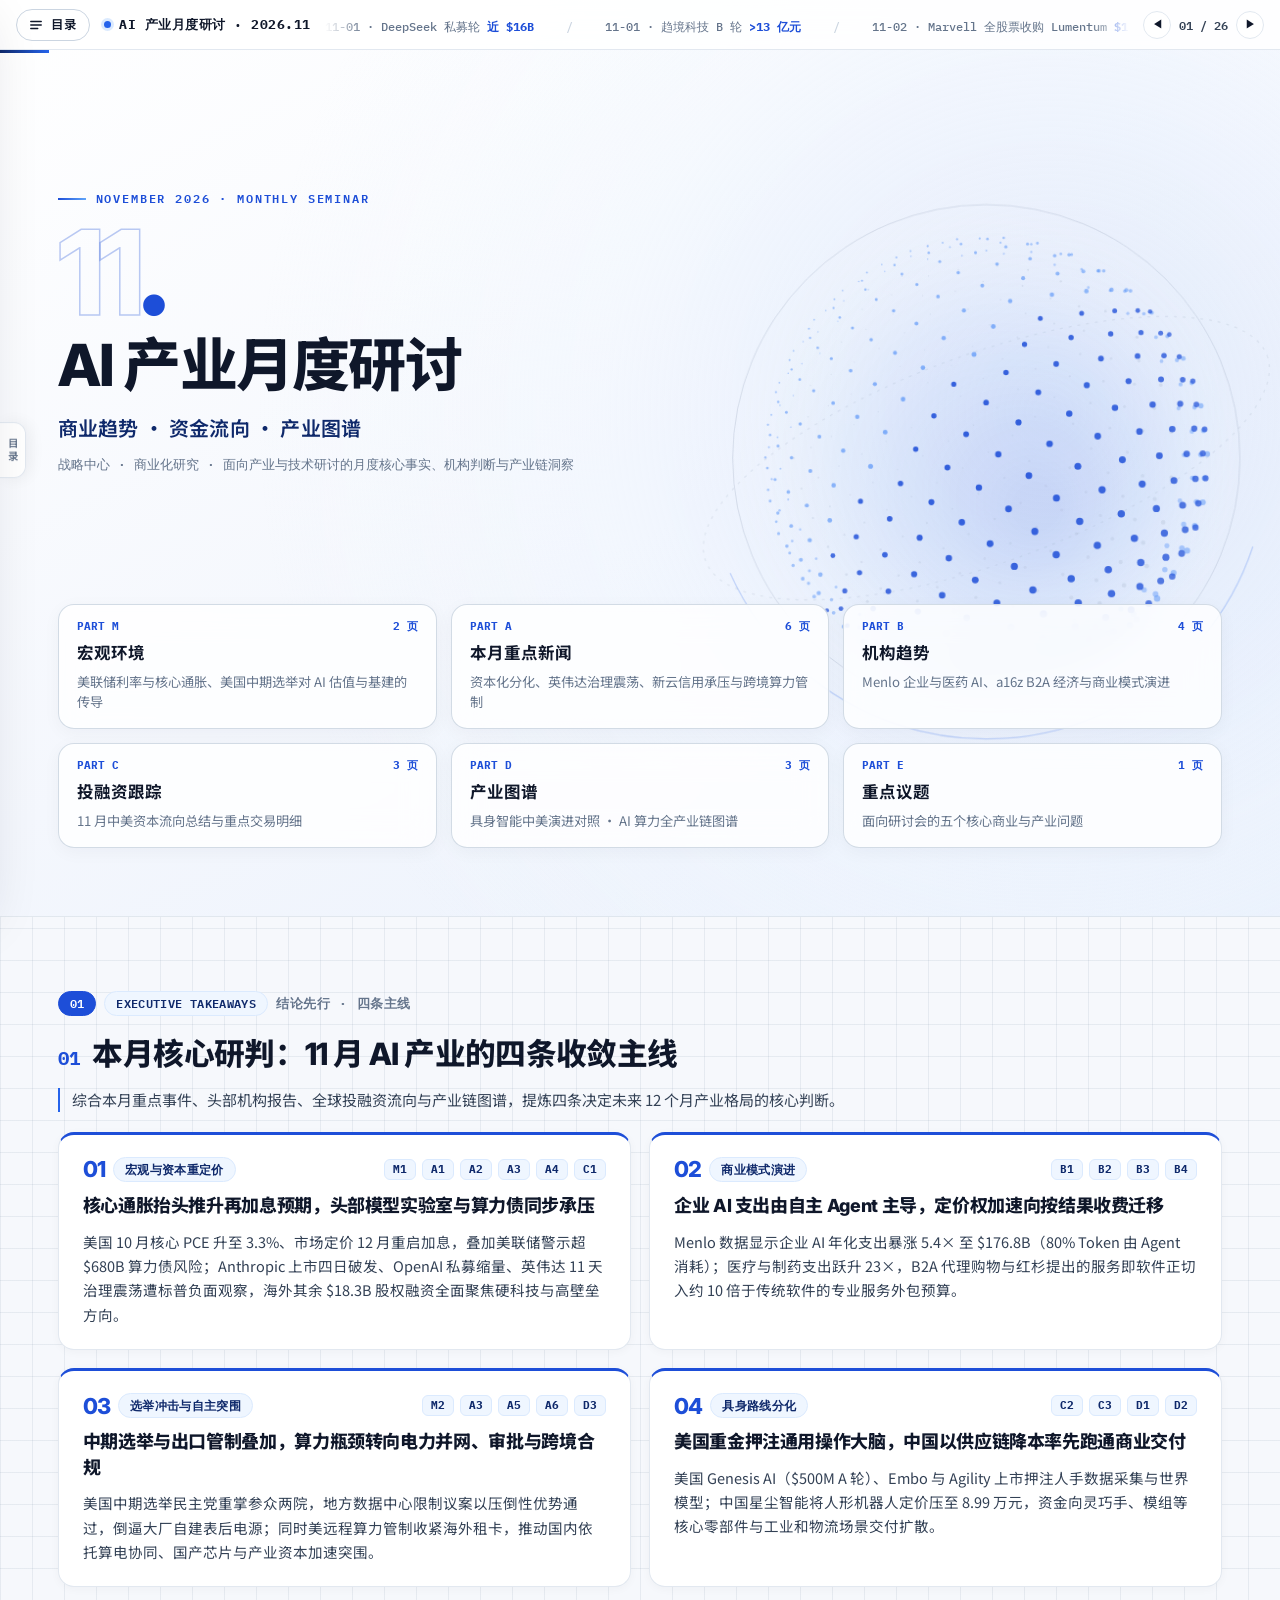
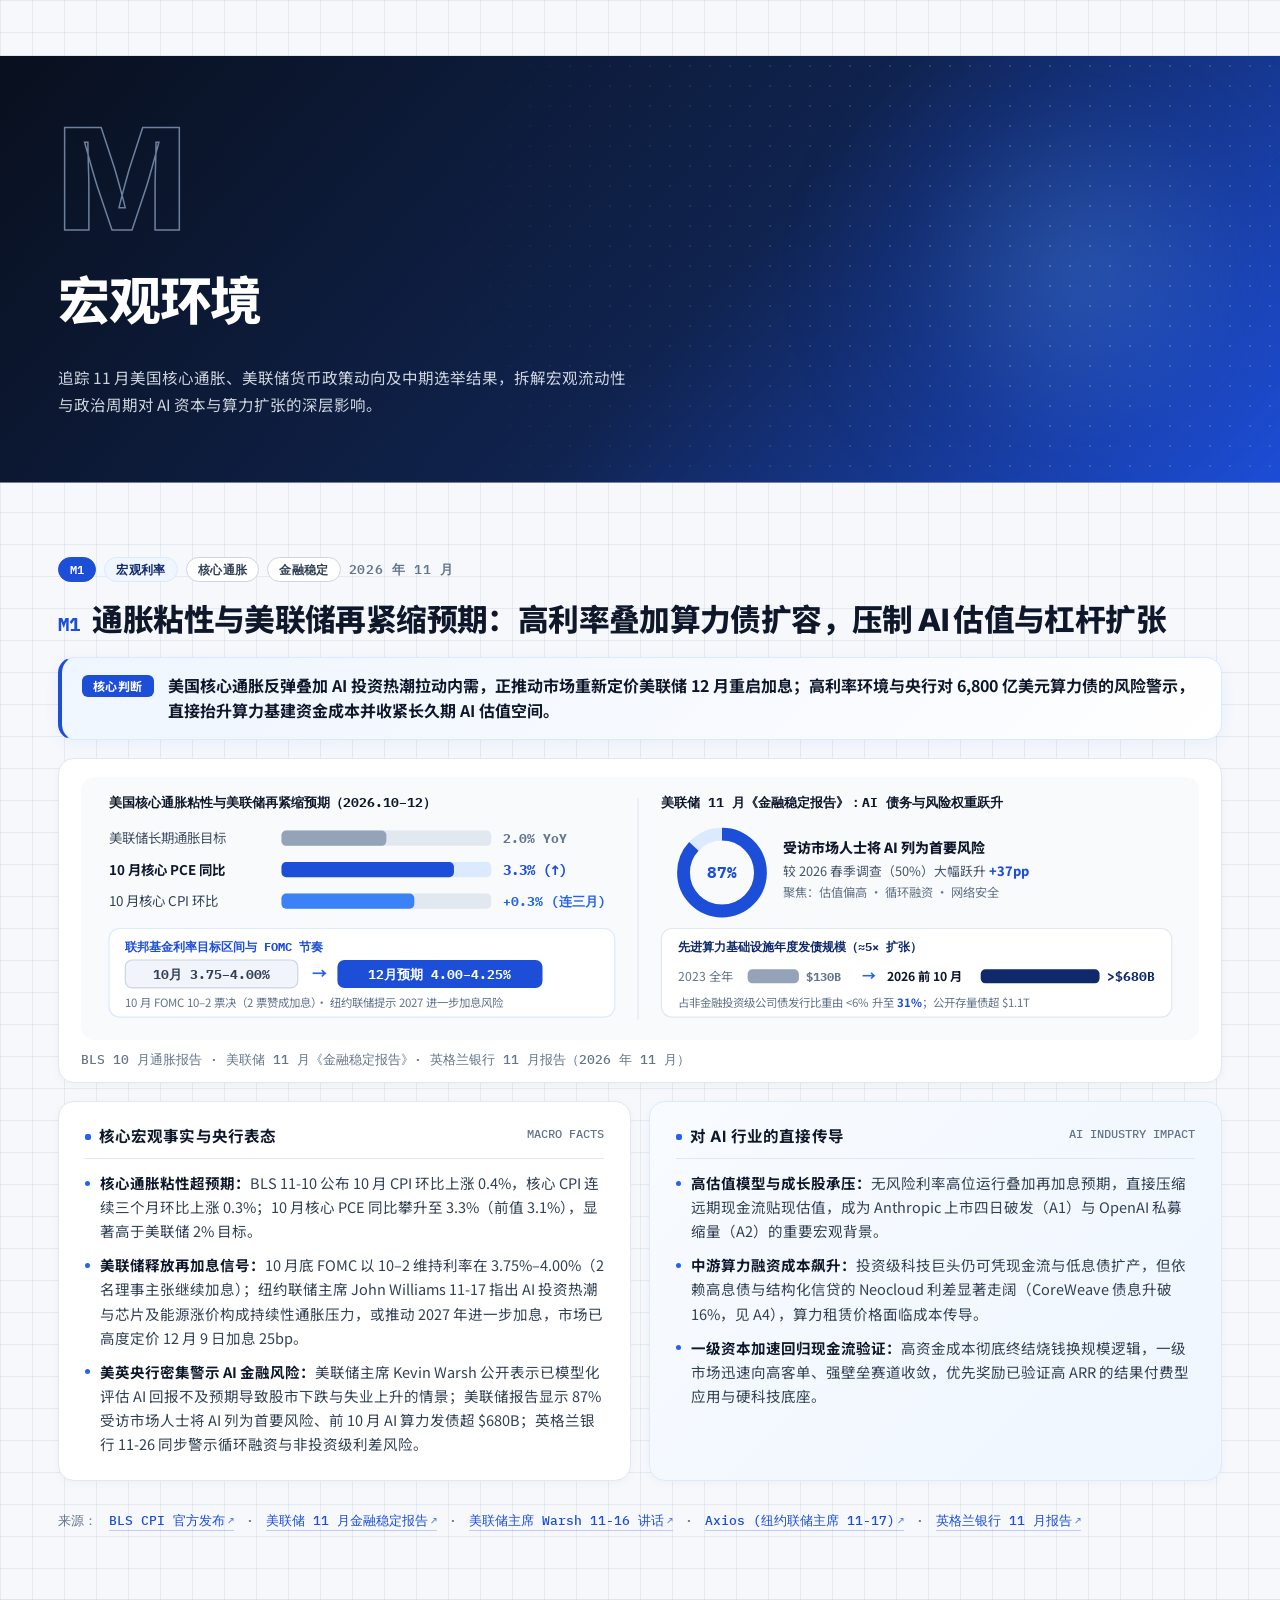
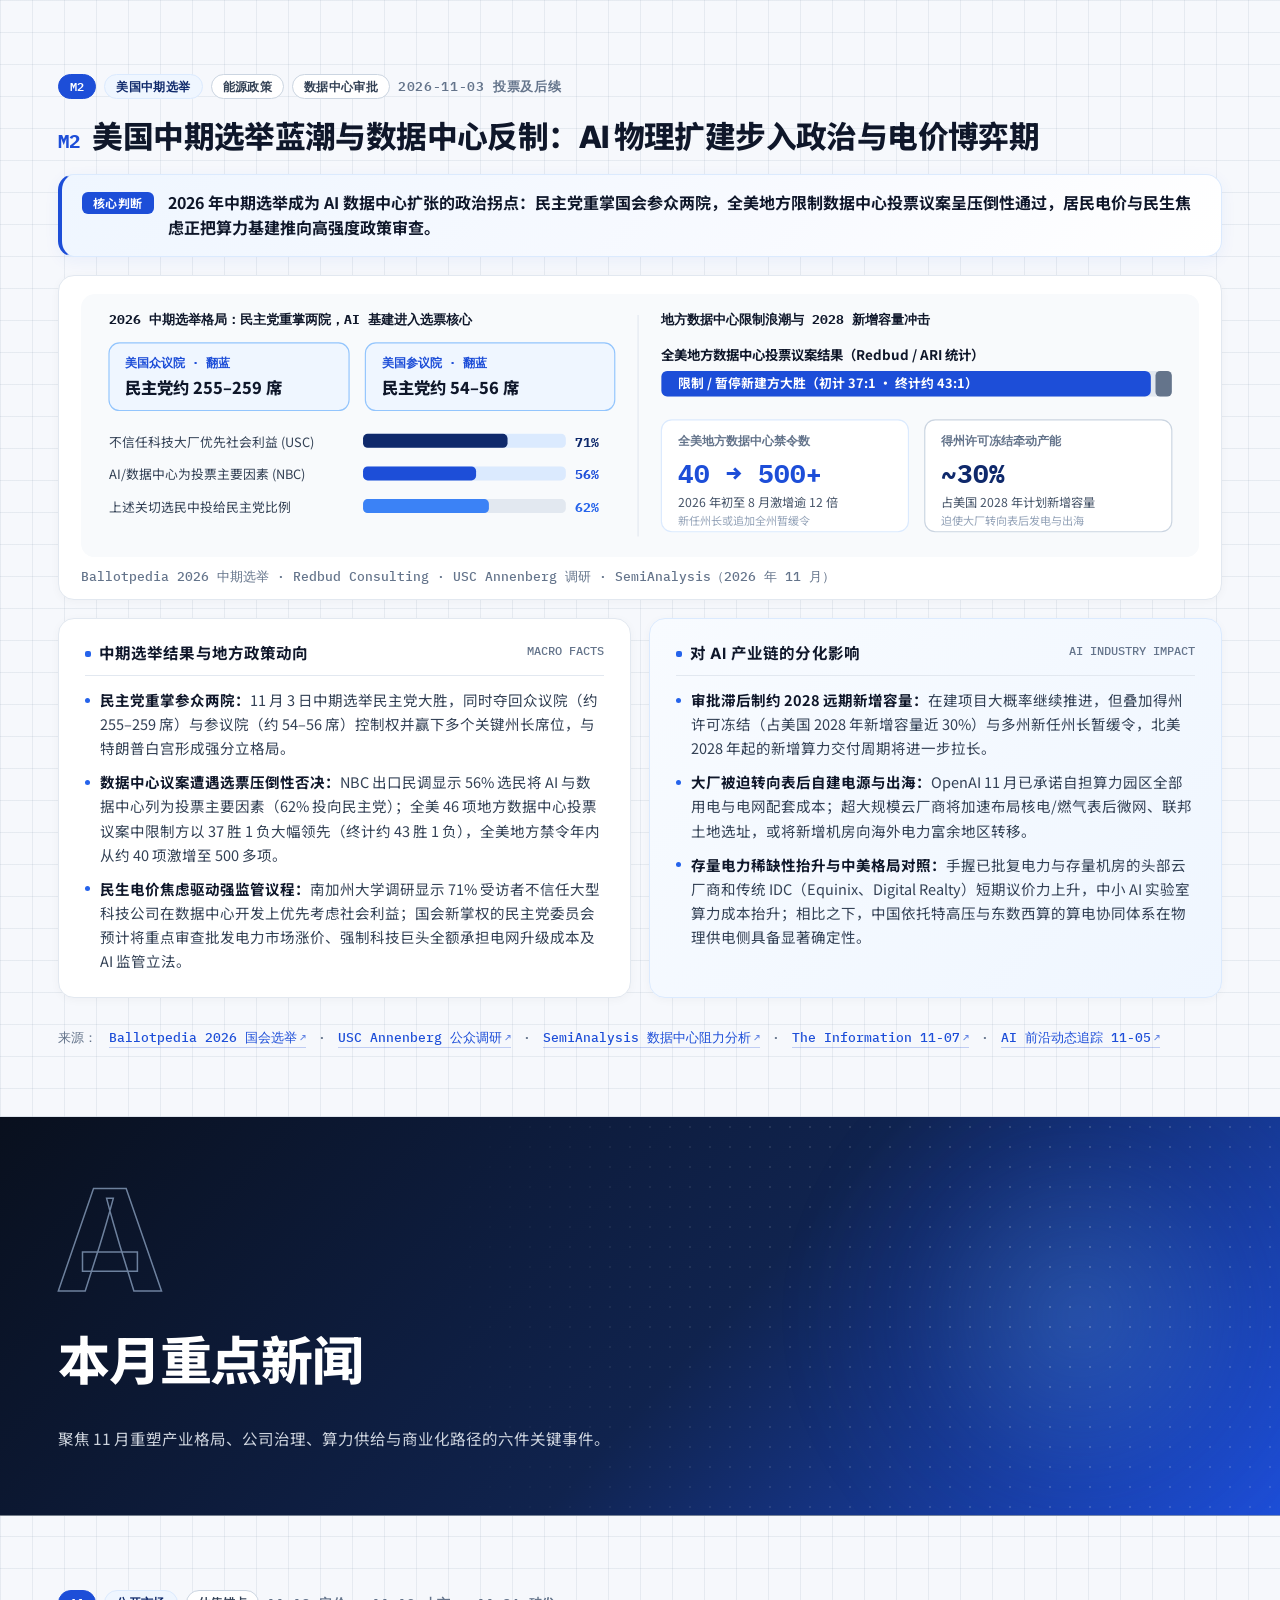
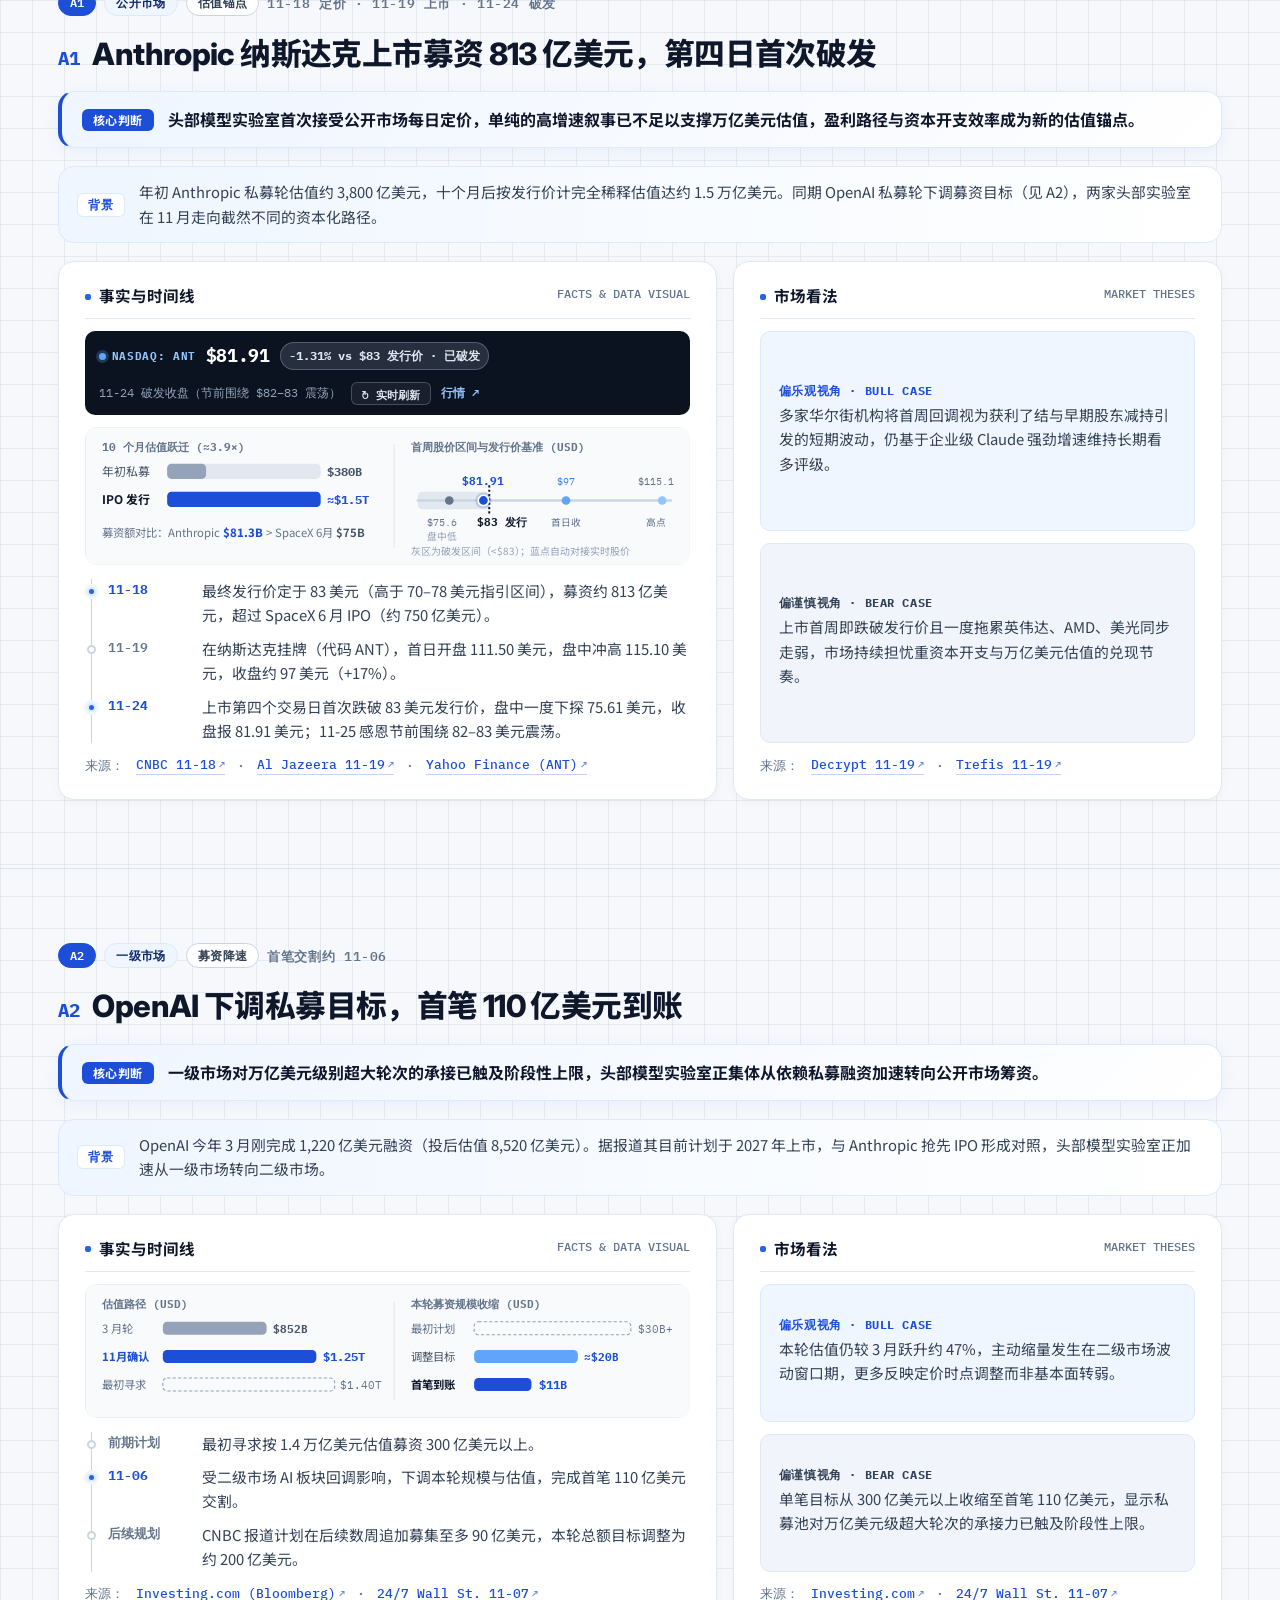
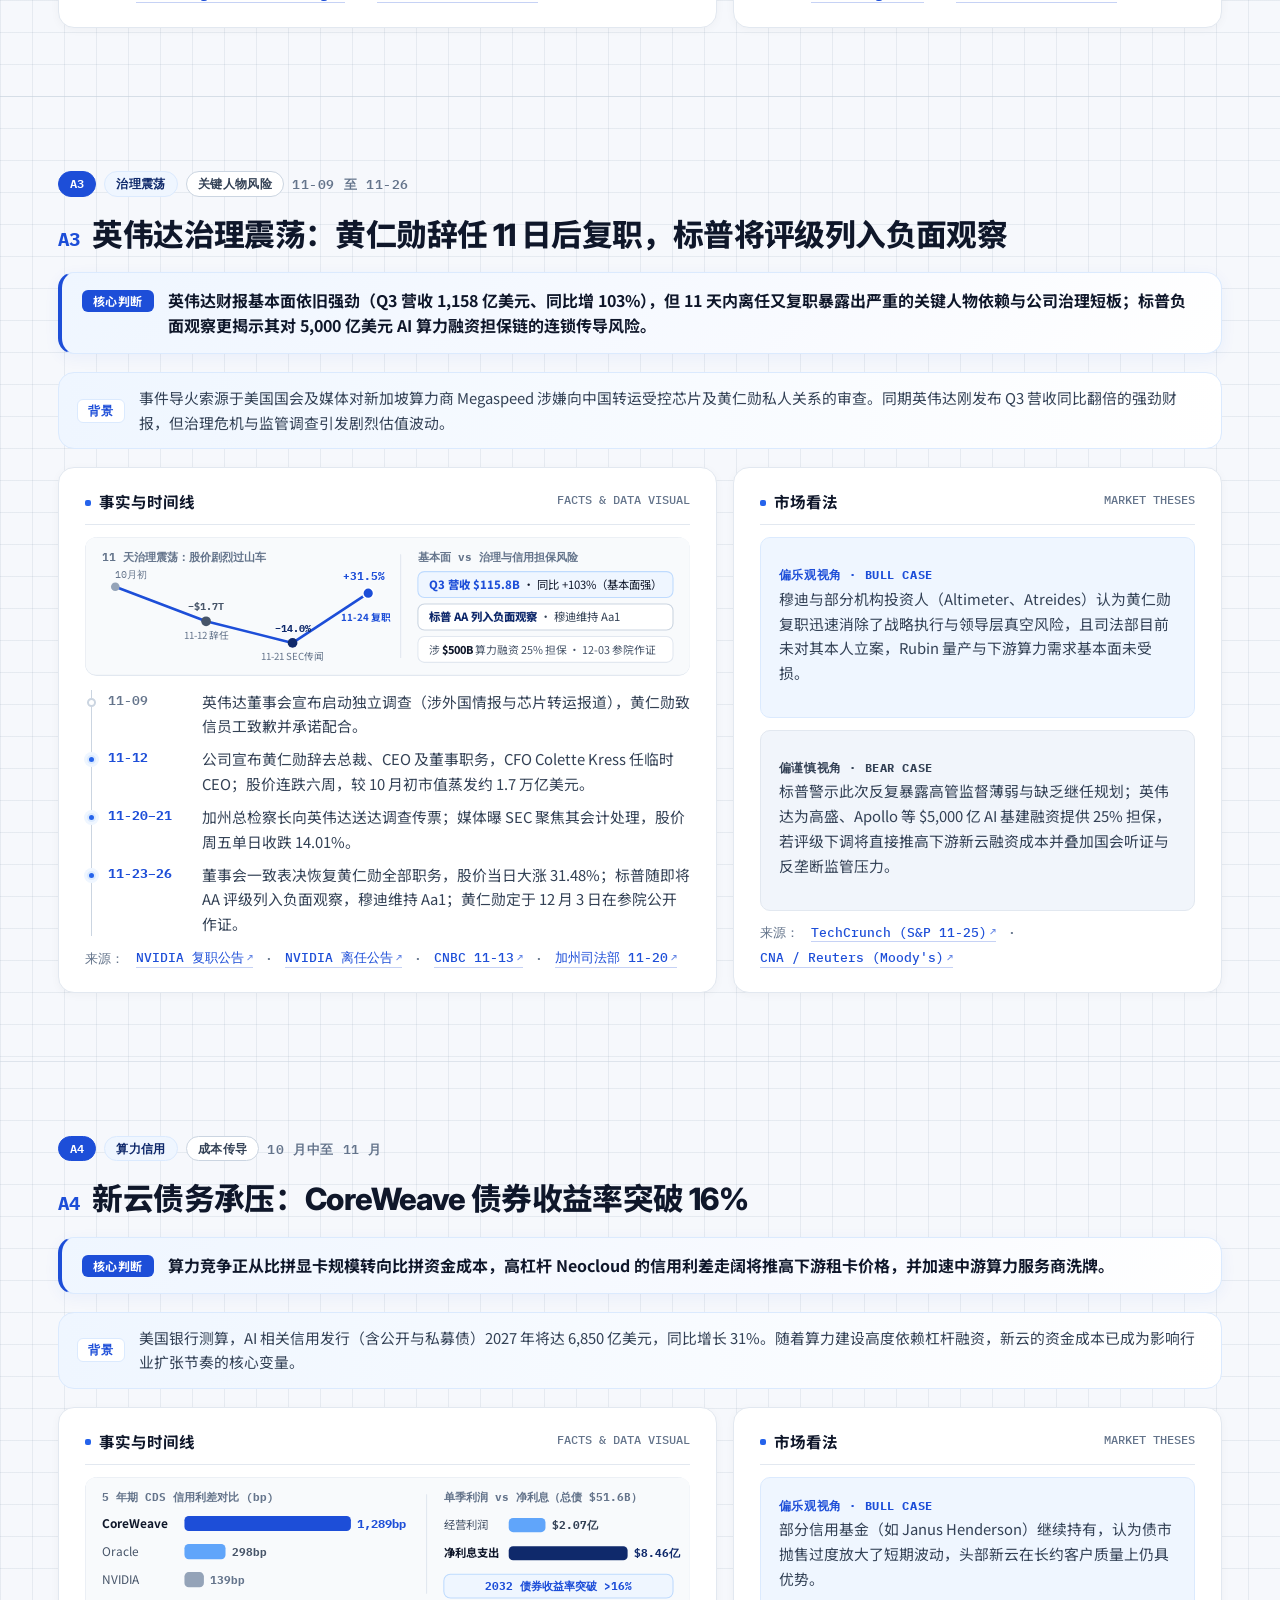
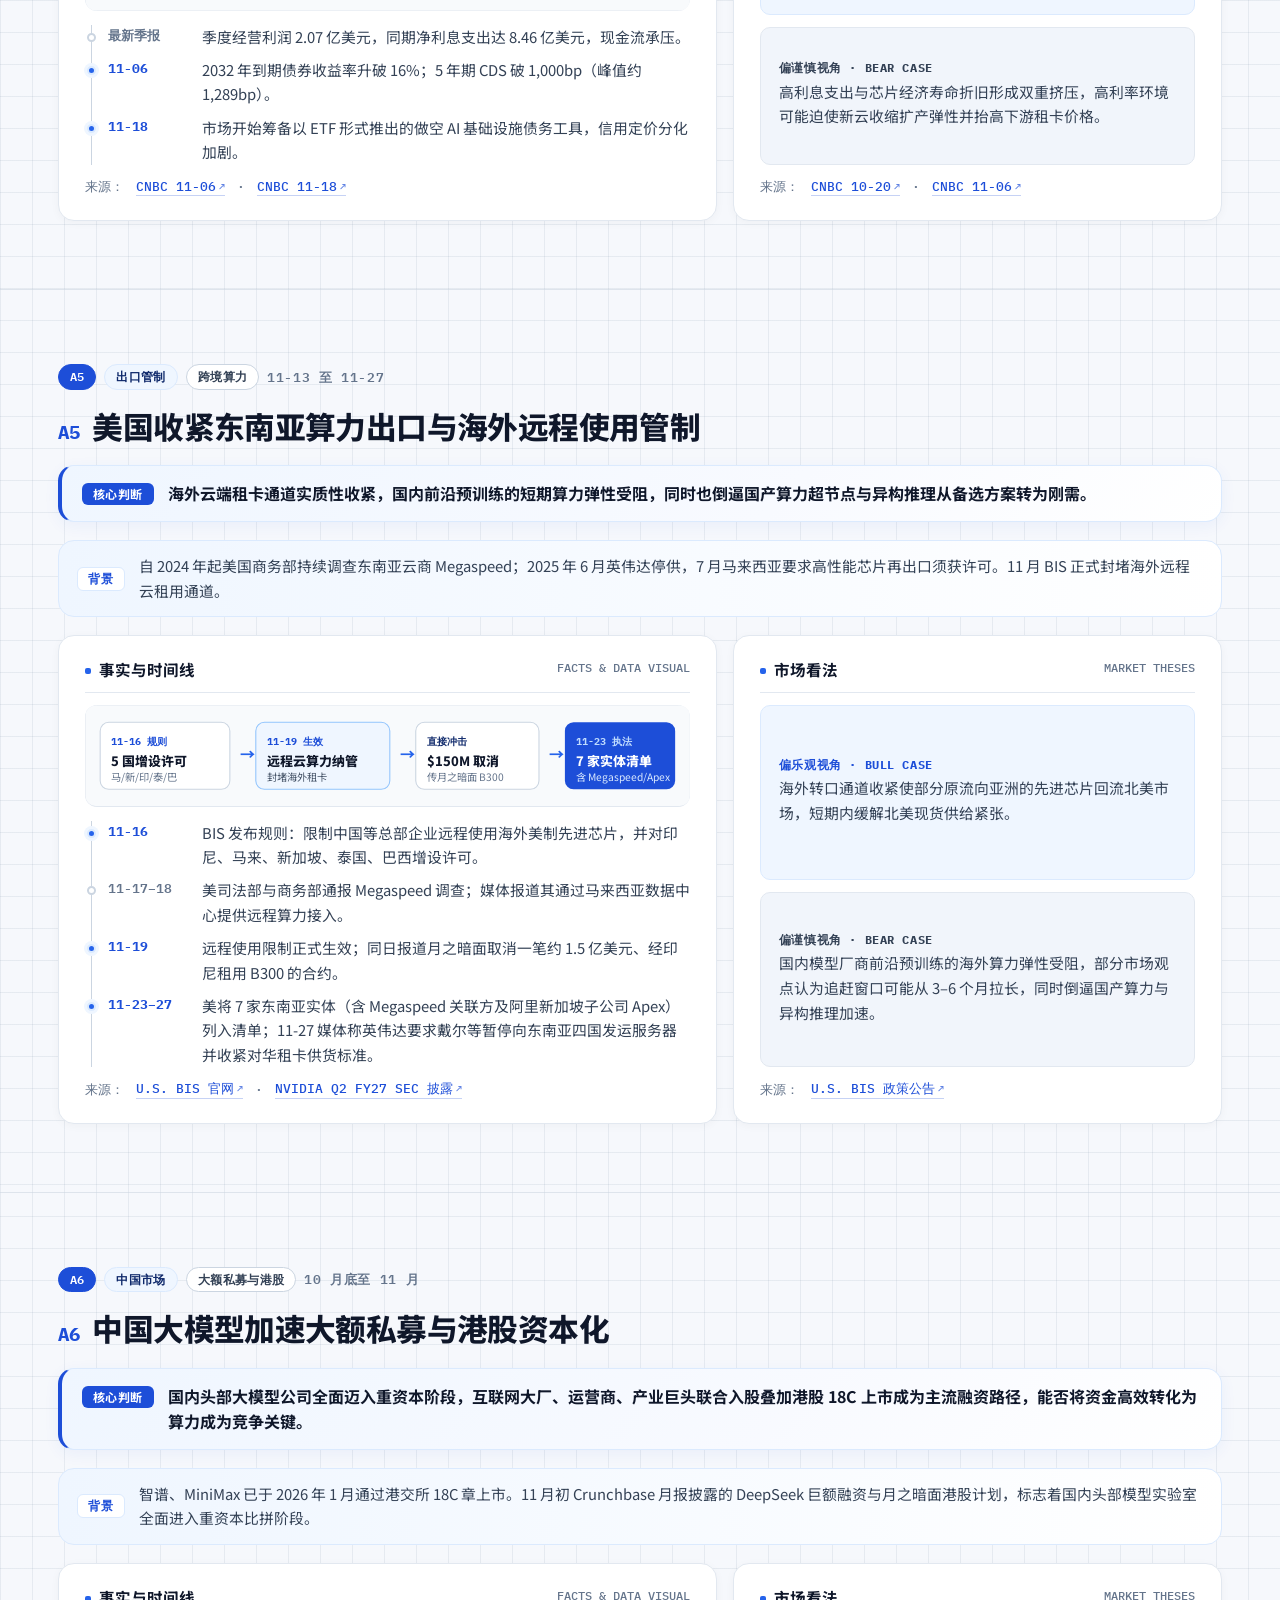
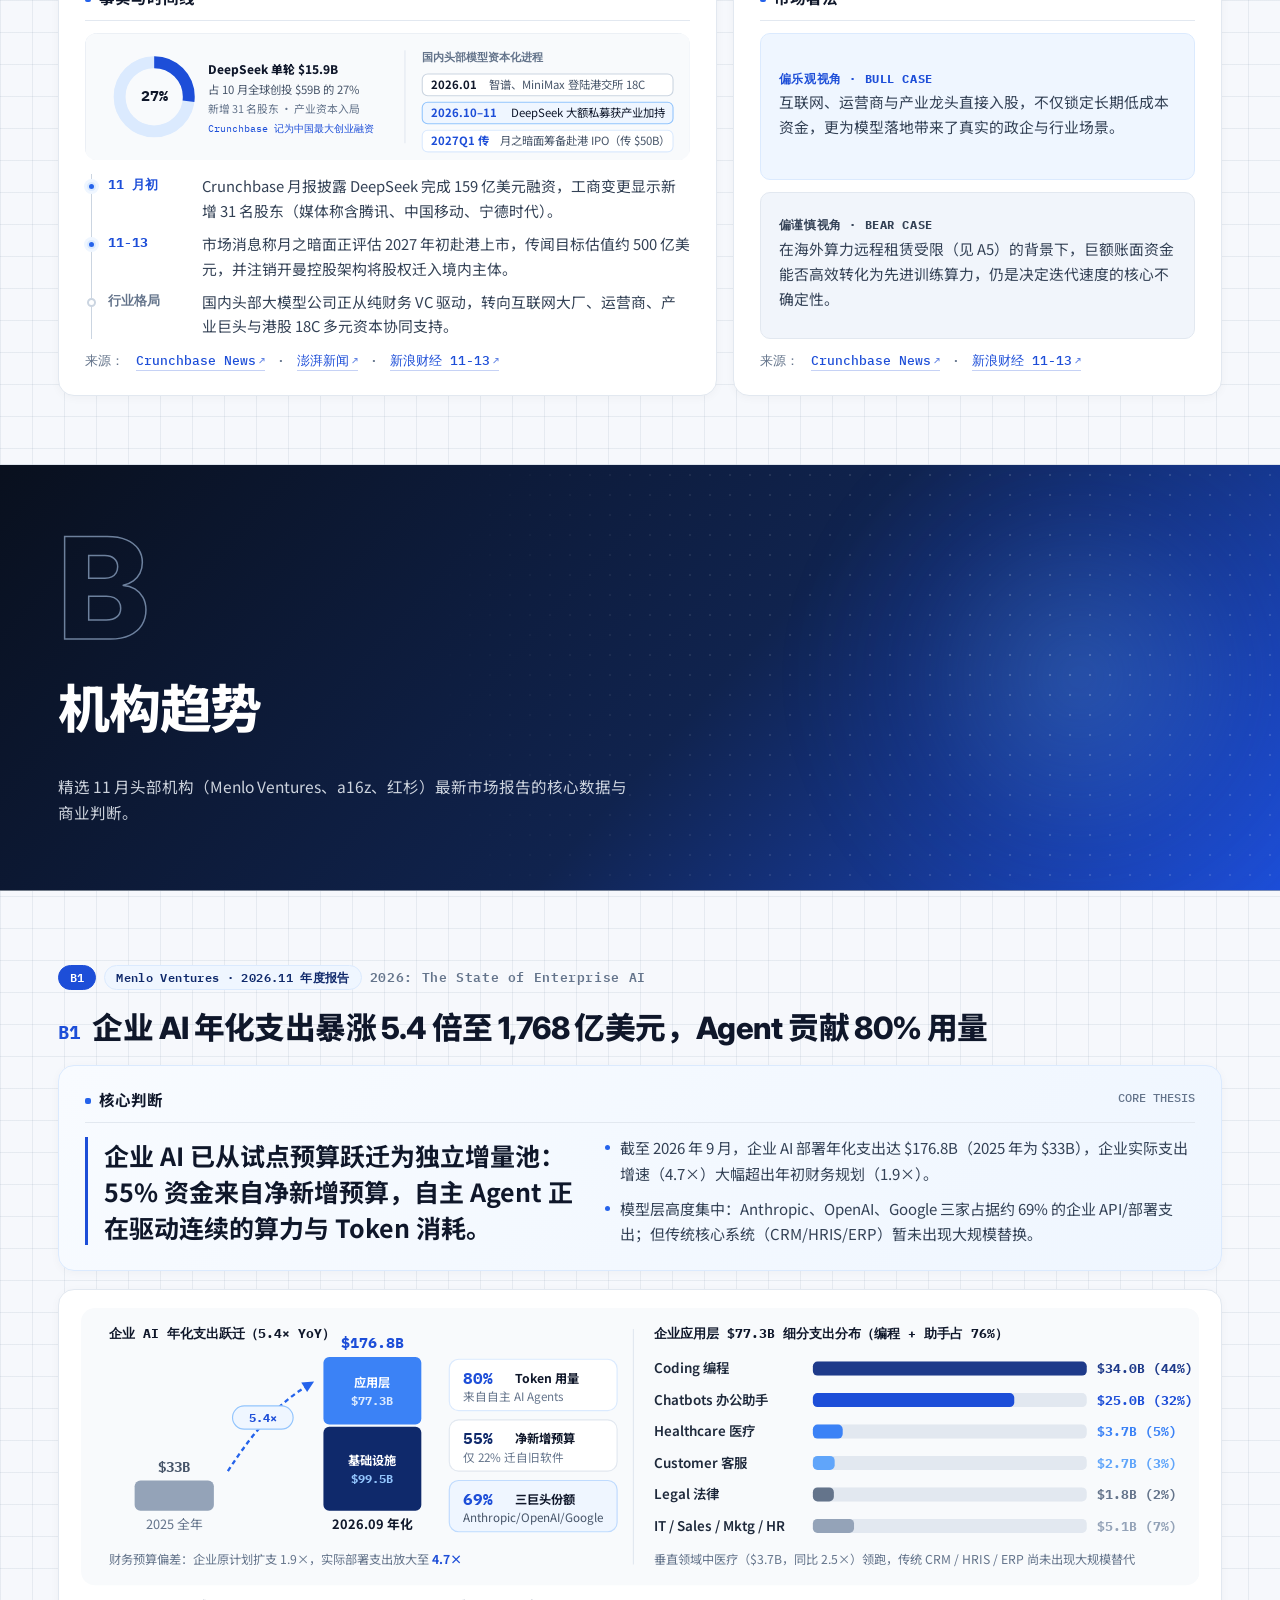
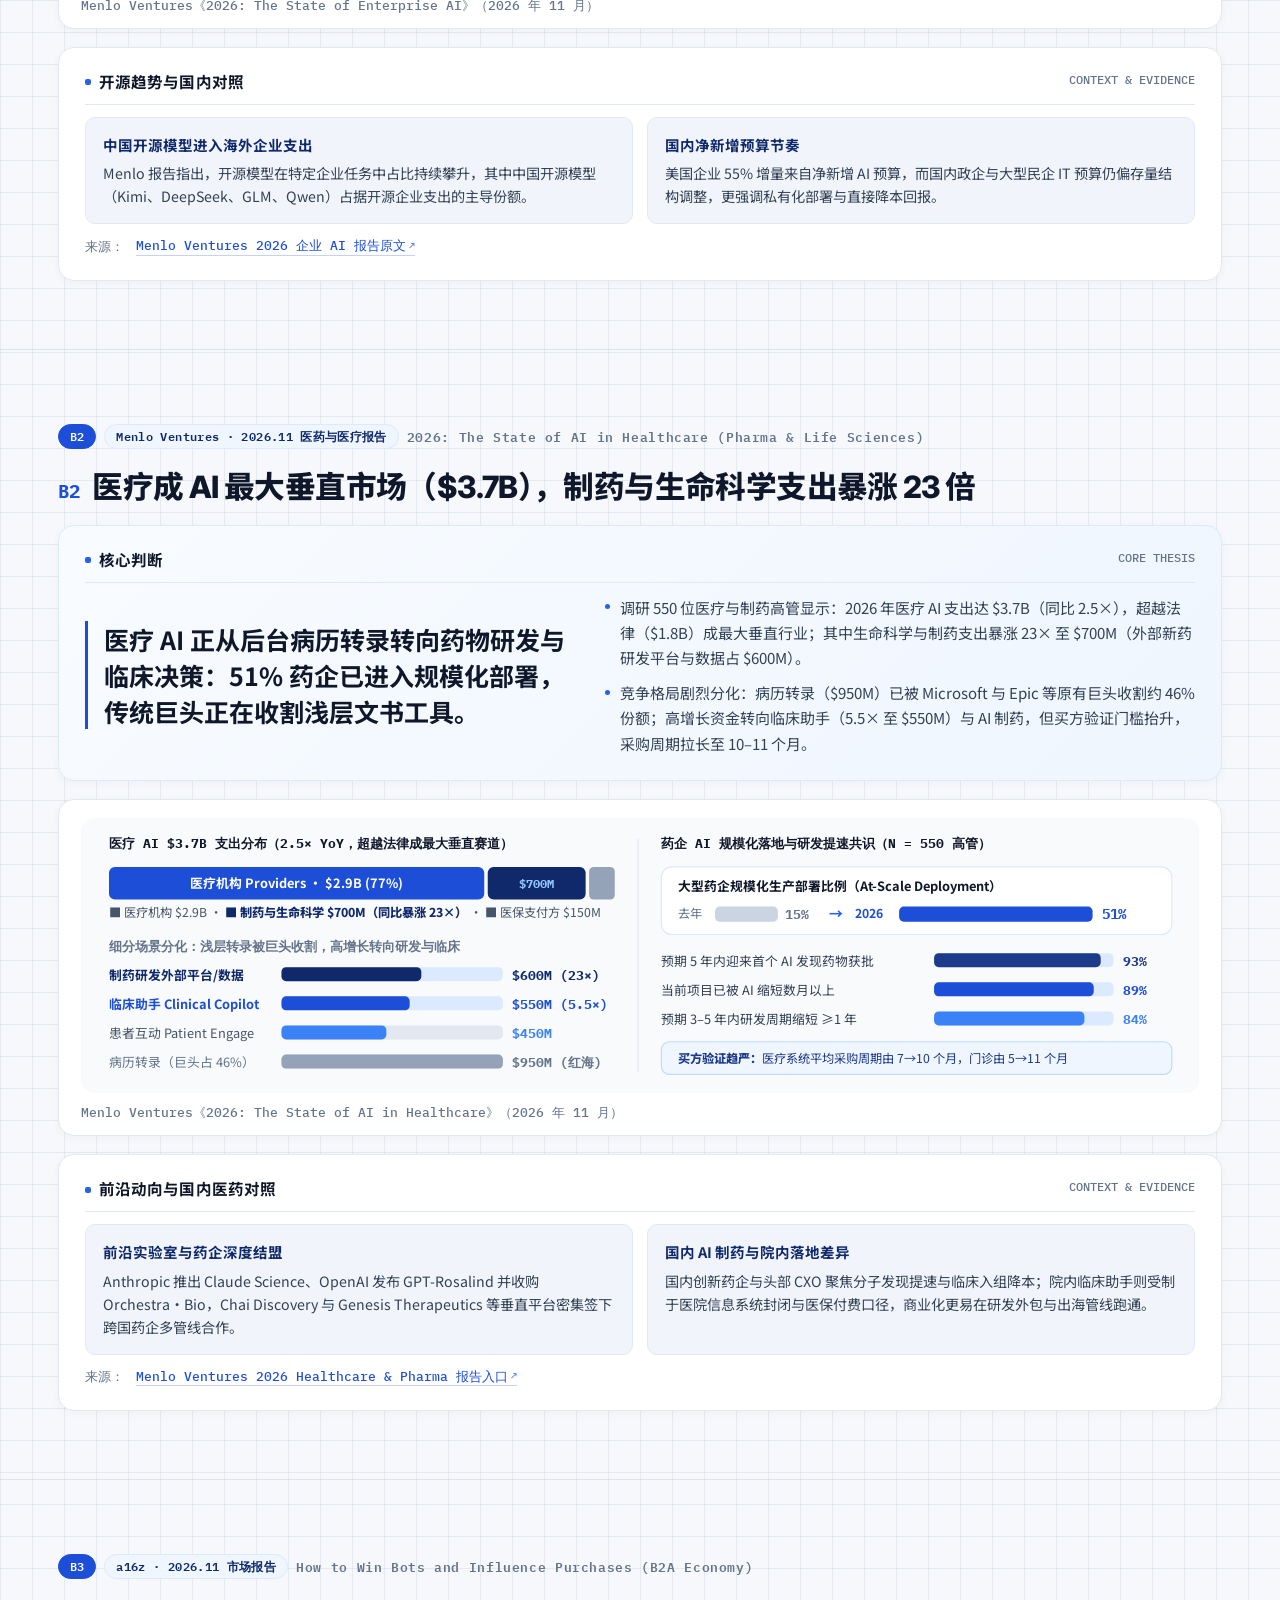
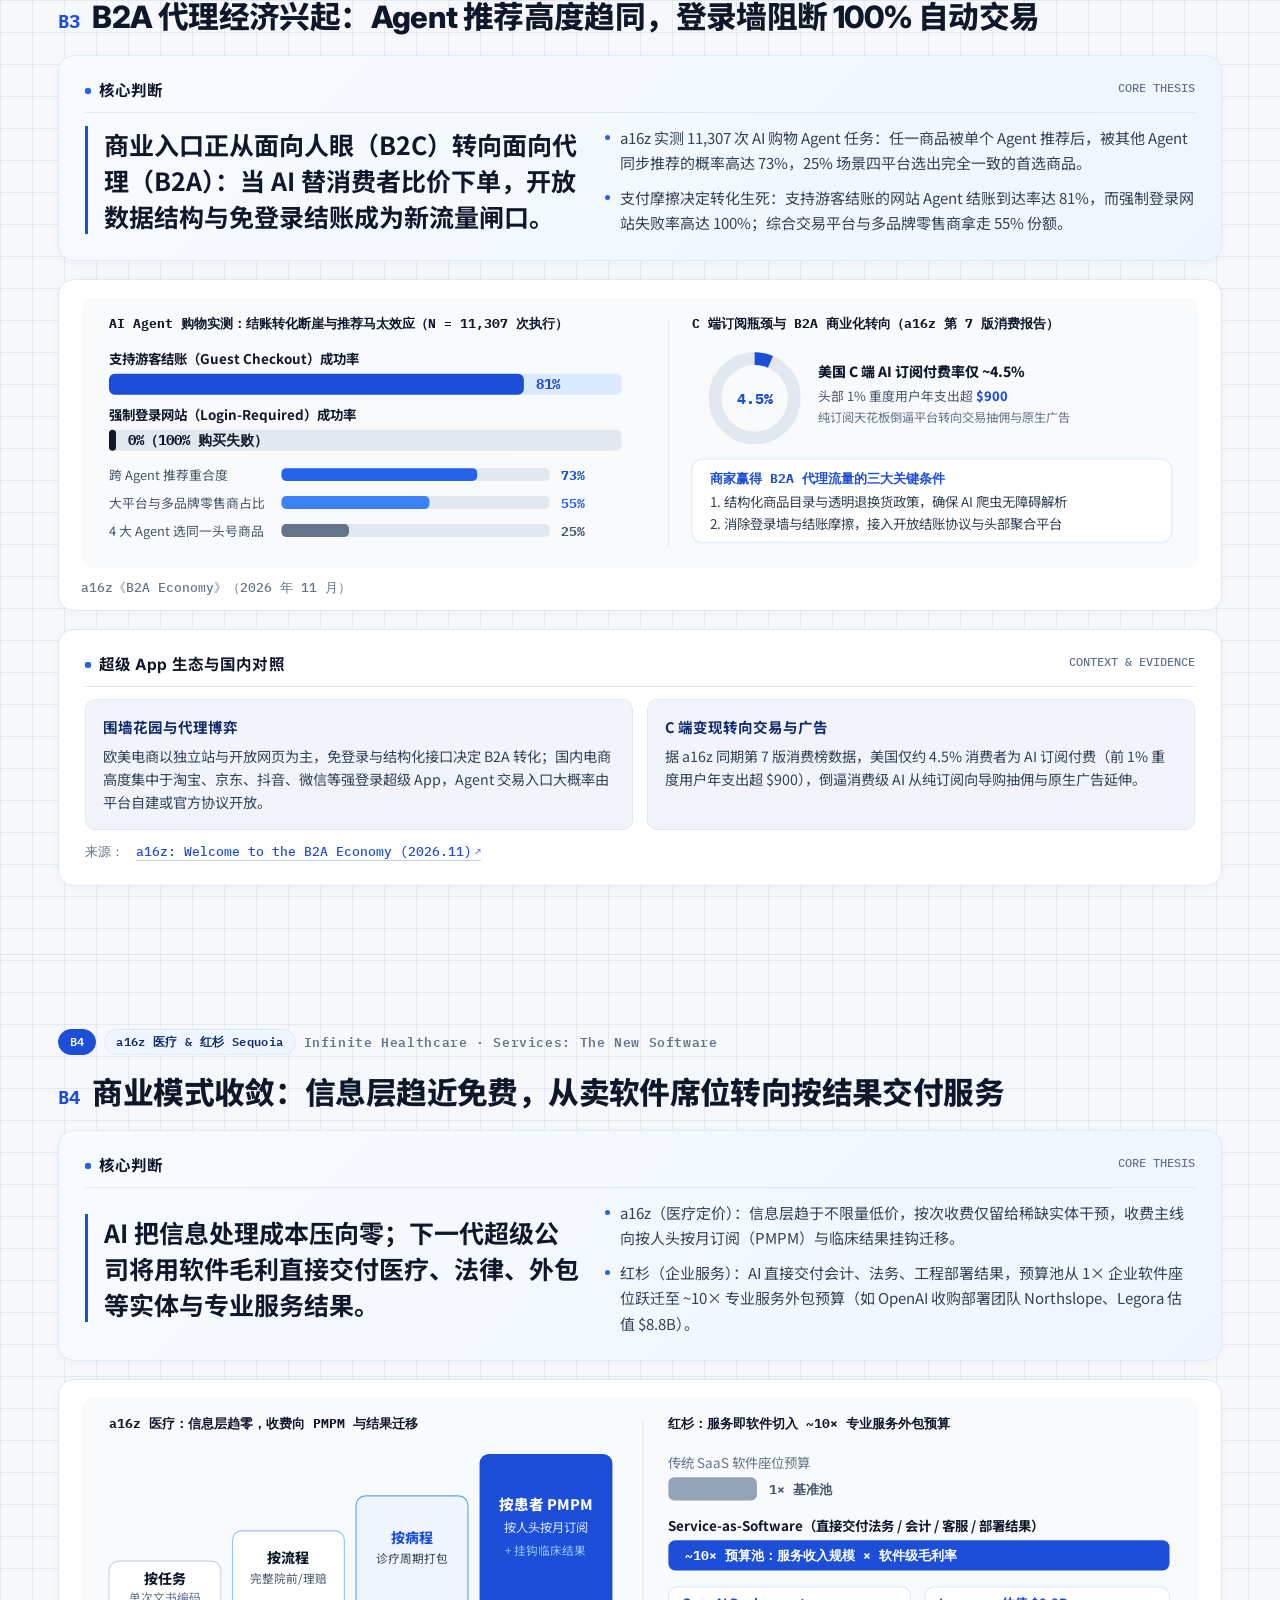
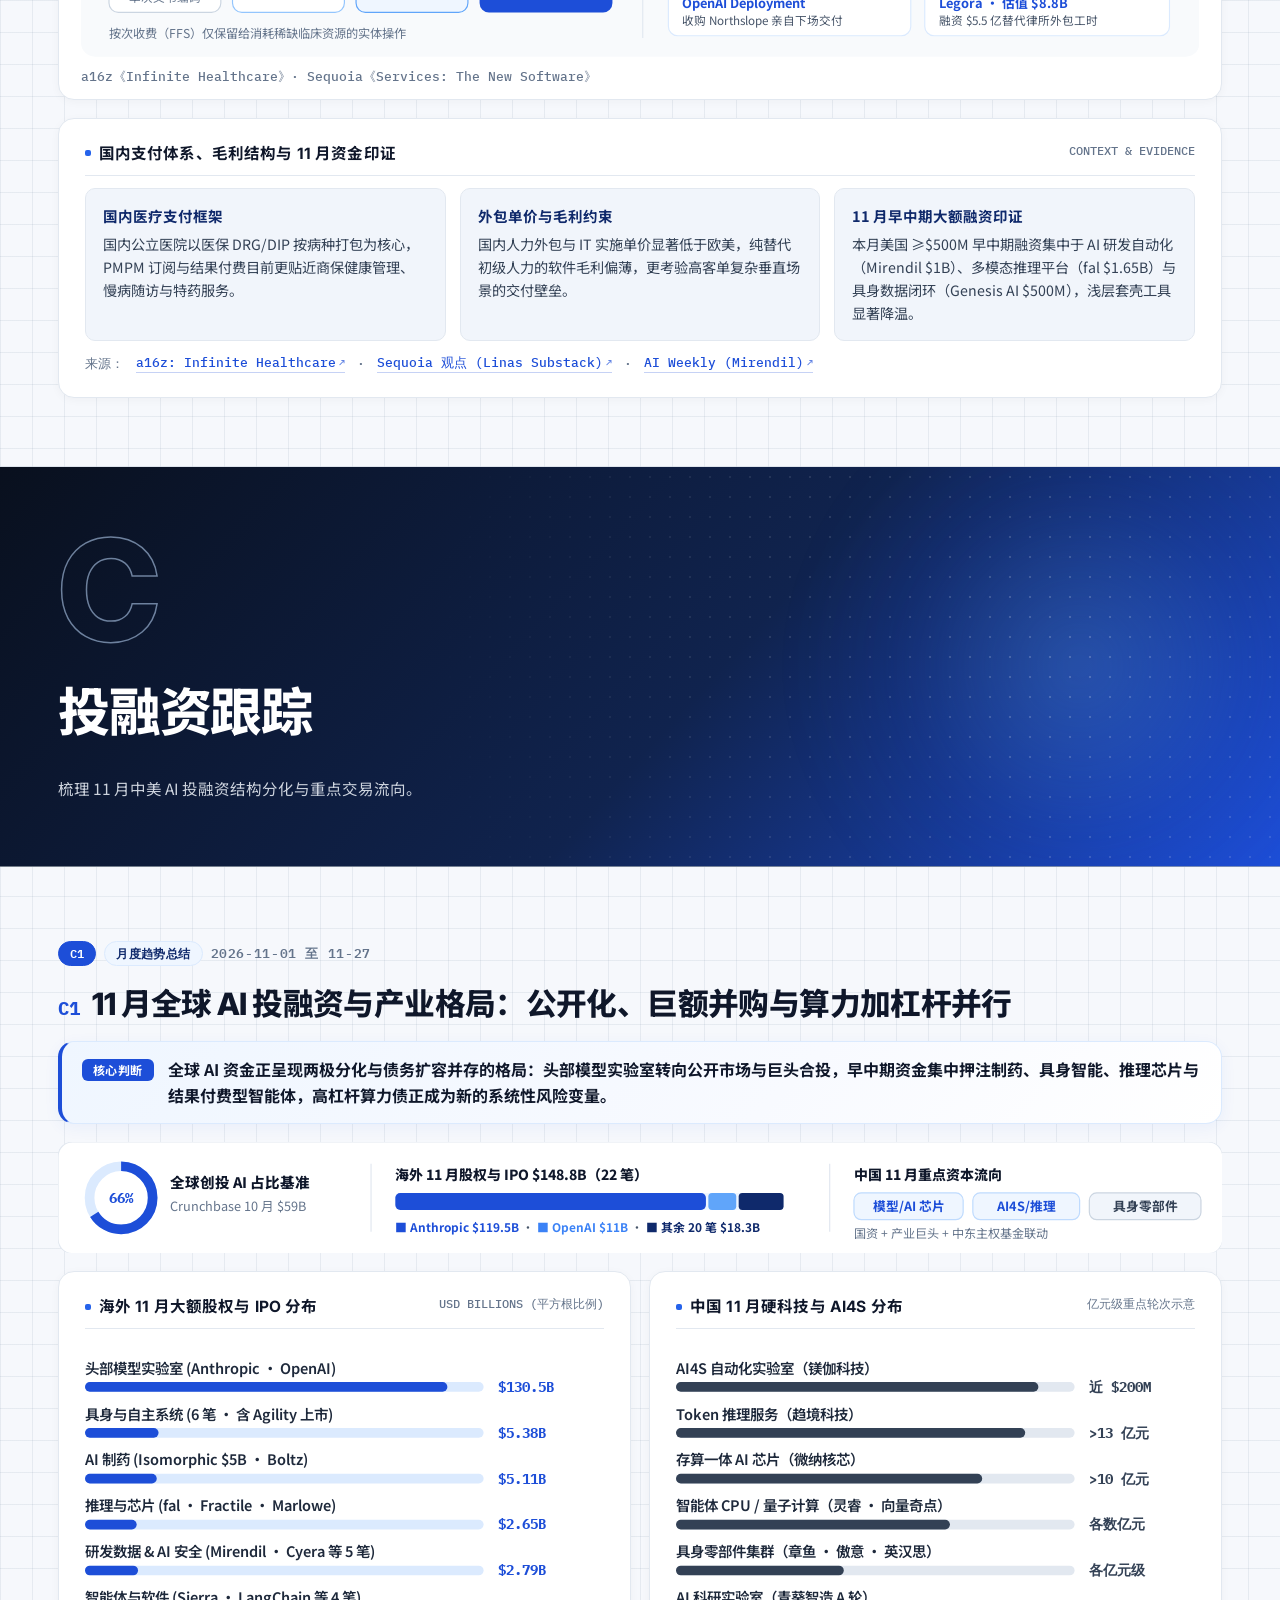
==== commit e20ad1ae: "feat(macro): add Part M macro environment module (Fed/inflation & US midterms)" ====
--- a/index.html
+++ b/index.html
@@ -57,6 +57,7 @@
 
   <!-- Monthly Data Modules (Rolling Update: Only Edit Files Inside data/YYYY-MM/) -->
   <script src="data/2026-11/meta.js"></script>
+  <script src="data/2026-11/macro.js"></script>
   <script src="data/2026-11/news.js"></script>
   <script src="data/2026-11/trends.js"></script>
   <script src="data/2026-11/funding.js"></script>
--- a/assets/styles.css
+++ b/assets/styles.css
@@ -53,8 +53,8 @@
   background-size: 32px 32px;
   color: var(--ink);
   font-family: var(--font-body);
-  font-size: 14.5px;
-  line-height: 1.65;
+  font-size: 16px;
+  line-height: 1.7;
   -webkit-font-smoothing: antialiased;
   overflow-x: hidden;
 }
@@ -106,7 +106,8 @@
   border: 1px solid var(--line-strong);
   background: var(--surface);
   color: var(--ink);
-  font: 600 12px/1 var(--font-body);
+  font: 600 12.5px/1 var(--font-body);
+  white-space: nowrap;
   cursor: pointer;
   transition: all 0.2s var(--ease);
 }
@@ -124,15 +125,23 @@
 
 .brand-pill {
   flex: none;
+  min-width: 0;
   display: inline-flex;
   align-items: center;
   gap: 8px;
-  font: 700 12px/1 var(--font-mono);
+  font: 700 12.5px/1 var(--font-mono);
   letter-spacing: 0.04em;
   color: var(--ink);
+  white-space: nowrap;
+}
+
+.brand-pill > span:last-child {
+  overflow: hidden;
+  text-overflow: ellipsis;
 }
 
 .brand-dot {
+  flex: none;
   width: 7px;
   height: 7px;
   border-radius: 50%;
@@ -155,7 +164,7 @@
   white-space: nowrap;
   font: 500 11.5px/1 var(--font-mono);
   color: var(--muted);
-  animation: tickerScroll 68s linear infinite;
+  animation: tickerScroll 130s linear infinite;
 }
 
 .ticker:hover .ticker-track {
@@ -333,28 +342,86 @@
 .drawer-body {
   flex: 1;
   overflow-y: auto;
-  padding: 14px 14px 24px;
+  padding: 12px 14px 24px;
   display: flex;
   flex-direction: column;
-  gap: 12px;
-}
-
-.drawer-group-label {
-  padding: 6px 10px 4px;
+  gap: 10px;
+}
+
+.drawer-group {
+  display: flex;
+  flex-direction: column;
+  gap: 2px;
+  padding-bottom: 8px;
+  border-bottom: 1px solid var(--line);
+}
+
+.drawer-group:last-child {
+  border-bottom: 0;
+  padding-bottom: 0;
+}
+
+.drawer-group-link {
+  display: flex;
+  align-items: center;
+  gap: 9px;
+  padding: 7px 10px;
+  border-radius: 9px;
+  color: var(--ink);
+  font-size: 12.5px;
+  font-weight: 800;
+  letter-spacing: 0.01em;
+  transition: all 0.16s var(--ease);
+}
+
+.drawer-group-link:hover {
+  background: var(--surface-soft);
+  color: var(--blue);
+}
+
+.drawer-group-link.active {
+  background: var(--blue-soft);
+  color: var(--blue);
+}
+
+.drawer-group-badge {
+  flex: none;
+  display: inline-grid;
+  place-items: center;
+  min-width: 22px;
+  height: 20px;
+  padding: 0 5px;
+  border-radius: 6px;
+  background: var(--surface-soft);
+  border: 1px solid var(--line-strong);
   font: 700 10.5px/1 var(--font-mono);
-  letter-spacing: 0.08em;
-  color: var(--muted);
-  text-transform: uppercase;
+  color: var(--blue-deep);
+}
+
+.drawer-group-link.active .drawer-group-badge {
+  background: var(--blue);
+  border-color: var(--blue);
+  color: #FFFFFF;
+}
+
+.drawer-children {
+  display: flex;
+  flex-direction: column;
+  gap: 1px;
+  margin-left: 11px;
+  padding-left: 10px;
+  border-left: 1.5px solid var(--line);
+  margin-top: 2px;
 }
 
 .drawer-link {
   display: flex;
   align-items: center;
-  gap: 10px;
-  padding: 8px 10px;
-  border-radius: 10px;
+  gap: 8px;
+  padding: 6.5px 9px;
+  border-radius: 8px;
   color: var(--ink-secondary);
-  font-size: 13px;
+  font-size: 12.5px;
   font-weight: 500;
   transition: all 0.16s var(--ease);
 }
@@ -372,8 +439,8 @@
 
 .drawer-code {
   flex: none;
-  min-width: 28px;
-  font: 700 11px/1 var(--font-mono);
+  min-width: 24px;
+  font: 700 10.5px/1 var(--font-mono);
   color: var(--blue);
 }
 
@@ -383,10 +450,11 @@
   text-overflow: ellipsis;
 }
 
-/* ========================= Screen Sections ========================= */
+/* ========================= Screen Sections (Balanced Full-Frame Rhythm, Zero Bottom Void) ========================= */
 .screen {
-  min-height: 100vh;
-  padding: calc(68px + env(safe-area-inset-top, 0px)) max(28px, 4vw) 42px;
+  min-height: auto;
+  padding: calc(74px + env(safe-area-inset-top, 0px)) max(32px, 4.5vw) 68px;
+  scroll-margin-top: 52px;
   display: flex;
   flex-direction: column;
   justify-content: center;
@@ -394,13 +462,17 @@
   border-bottom: 1px solid rgba(203, 213, 225, 0.55);
 }
 
+.screen.cover {
+  min-height: 100vh;
+}
+
 .wrap {
   width: 100%;
-  max-width: 1240px;
+  max-width: 1260px;
   margin: 0 auto;
   display: flex;
   flex-direction: column;
-  gap: 14px;
+  gap: 18px;
   position: relative;
   z-index: 2;
 }
@@ -411,18 +483,19 @@
   flex-wrap: wrap;
   align-items: center;
   gap: 8px;
-  font: 600 11.5px/1 var(--font-mono);
-  letter-spacing: 0.06em;
+  font: 600 12.5px/1.3 var(--font-mono);
+  letter-spacing: 0.05em;
   color: var(--muted);
 }
 
 .pill {
   display: inline-flex;
   align-items: center;
-  padding: 5px 10px;
+  padding: 5px 11px;
   border-radius: 999px;
-  font: 600 11px/1 var(--font-mono);
-  letter-spacing: 0.04em;
+  font: 600 12px/1.1 var(--font-mono);
+  letter-spacing: 0.03em;
+  white-space: nowrap;
   border: 1px solid var(--line-strong);
   background: var(--surface);
   color: var(--ink-secondary);
@@ -447,9 +520,9 @@
 }
 
 .slide-title {
-  font-size: clamp(21px, 2.25vw, 32px);
+  font-size: clamp(22px, 2.4vw, 34px);
   font-weight: 800;
-  line-height: 1.25;
+  line-height: 1.28;
   color: var(--ink);
   display: flex;
   align-items: baseline;
@@ -465,9 +538,9 @@
 
 .why-line {
   margin: -4px 0 2px;
-  font-size: 13.5px;
+  font-size: 15px;
   color: var(--ink-secondary);
-  line-height: 1.55;
+  line-height: 1.62;
   padding-left: 12px;
   border-left: 2.5px solid var(--blue-bright);
 }
@@ -475,6 +548,96 @@
 .why-line b {
   color: var(--ink);
   font-weight: 700;
+}
+
+/* Unified High-Contrast Page Verdict Spotlight Banner */
+.verdict-banner {
+  display: flex;
+  align-items: flex-start;
+  gap: 14px;
+  padding: 15px 20px;
+  border-radius: var(--radius-md);
+  background: linear-gradient(135deg, #EFF6FF 0%, #F8FAFF 62%, #FFFFFF 100%);
+  border: 1px solid var(--blue-tint);
+  border-left: 4px solid var(--blue);
+  box-shadow: 0 4px 16px rgba(29, 78, 216, 0.06);
+}
+
+.verdict-badge {
+  flex: none;
+  display: inline-flex;
+  align-items: center;
+  padding: 5px 11px;
+  margin-top: 2px;
+  border-radius: 6px;
+  background: var(--blue);
+  color: #FFFFFF;
+  font: 700 12px/1 var(--font-body);
+  letter-spacing: 0.04em;
+  white-space: nowrap;
+}
+
+.verdict-text {
+  margin: 0;
+  font-size: 16px;
+  font-weight: 700;
+  line-height: 1.58;
+  color: var(--ink);
+}
+
+/* Executive Takeaways Slide (01) */
+.exec-grid {
+  display: grid;
+  grid-template-columns: repeat(2, 1fr);
+  gap: 18px;
+}
+
+.exec-card {
+  display: flex;
+  flex-direction: column;
+  gap: 11px;
+  padding: 22px 24px;
+  border-radius: var(--radius-md);
+  background: var(--surface);
+  border: 1px solid var(--line);
+  border-top: 3px solid var(--blue);
+  box-shadow: var(--shadow-sm);
+  transition: transform 0.24s var(--ease), box-shadow 0.24s var(--ease), border-color 0.24s var(--ease);
+}
+
+.exec-card:hover {
+  transform: translateY(-3px);
+  box-shadow: var(--shadow-md);
+  border-color: var(--blue-tint);
+  border-top-color: var(--blue);
+}
+
+.exec-card-top {
+  display: flex;
+  flex-wrap: wrap;
+  align-items: center;
+  gap: 8px;
+}
+
+.exec-num {
+  font: 800 22px/1 var(--font-display);
+  letter-spacing: -0.04em;
+  color: var(--blue);
+}
+
+.exec-verdict {
+  margin: 0;
+  font-size: 18px;
+  font-weight: 800;
+  line-height: 1.42;
+  color: var(--ink);
+}
+
+.exec-evidence {
+  margin: 0;
+  font-size: 14.5px;
+  line-height: 1.68;
+  color: var(--ink-secondary);
 }
 
 /* ========================= Cover (Gallery Portfolio Style) ========================= */
@@ -566,8 +729,8 @@
 
 .agenda-grid {
   display: grid;
-  grid-template-columns: repeat(5, 1fr);
-  gap: 12px;
+  grid-template-columns: repeat(3, 1fr);
+  gap: 14px;
   margin-top: 18px;
 }
 
@@ -620,20 +783,21 @@
 }
 
 .agenda-title {
-  font-size: 15.5px;
+  font-size: 16.5px;
   font-weight: 700;
   color: var(--ink);
 }
 
 .agenda-desc {
-  font-size: 12px;
-  line-height: 1.45;
+  font-size: 13.2px;
+  line-height: 1.52;
   color: var(--muted);
 }
 
 /* ========================= Part Dividers (Kinetic Architectural Canvas) ========================= */
 .screen.part-divider {
-  min-height: 56vh;
+  min-height: 36vh;
+  padding: 64px max(32px, 4.5vw);
   background: linear-gradient(132deg, #09101E 0%, #10234E 55%, #1D4ED8 100%);
   color: #FFFFFF;
   overflow: hidden;
@@ -698,7 +862,7 @@
   background: var(--surface);
   border: 1px solid var(--line);
   border-radius: var(--radius-md);
-  padding: 20px 22px;
+  padding: 24px 26px;
   box-shadow: var(--shadow-sm);
   min-width: 0;
   transition: transform 0.28s var(--ease), box-shadow 0.28s var(--ease), border-color 0.28s var(--ease);
@@ -736,7 +900,7 @@
 
 .card-head {
   display: flex;
-  align-items: center;
+  align-items: flex-start;
   justify-content: space-between;
   gap: 10px;
   padding-bottom: 10px;
@@ -745,31 +909,36 @@
 }
 
 .card-head h3 {
-  font-size: 14px;
+  font-size: 15.5px;
   font-weight: 700;
-  letter-spacing: 0.02em;
+  line-height: 1.42;
+  letter-spacing: 0.01em;
   color: var(--ink);
   display: inline-flex;
-  align-items: center;
+  align-items: flex-start;
   gap: 8px;
 }
 
 .card-head h3::before {
   content: "";
+  flex: none;
   width: 6px;
   height: 6px;
+  margin-top: 0.5em;
   border-radius: 2px;
   background: var(--blue-bright);
 }
 
 .card-head small {
-  font: 500 11px/1 var(--font-mono);
+  flex: none;
+  white-space: nowrap;
+  font: 500 11.5px/1.4 var(--font-mono);
   color: var(--muted);
 }
 
 /* ========================= Part A: News Layout (Background Top -> Facts + Views Below) ========================= */
 .news-bg-strip {
-  padding: 12px 18px;
+  padding: 13px 18px;
   border-radius: var(--radius-md);
   background: linear-gradient(90deg, var(--blue-soft) 0%, #FFFFFF 100%);
   border: 1px solid var(--blue-tint);
@@ -780,20 +949,21 @@
 
 .news-bg-label {
   flex: none;
-  font: 700 11px/1 var(--font-mono);
+  font: 700 12px/1 var(--font-mono);
   letter-spacing: 0.08em;
   color: var(--blue);
   background: #FFFFFF;
   border: 1px solid var(--blue-tint);
   padding: 5px 10px;
   border-radius: 6px;
+  white-space: nowrap;
 }
 
 .news-bg-strip p {
   margin: 0;
-  font-size: 13.5px;
+  font-size: 14.8px;
   color: var(--ink-secondary);
-  line-height: 1.55;
+  line-height: 1.65;
 }
 
 /* Live Stock Quote Bar (NASDAQ: ANT) */
@@ -865,19 +1035,22 @@
 
 .lq-right {
   display: flex;
-  align-items: center;
-  gap: 10px;
-  font-size: 10.5px;
+  flex-wrap: wrap;
+  align-items: center;
+  gap: 8px 10px;
+  font-size: 11.5px;
   color: #94A3B8;
 }
 
 .lq-refresh {
-  padding: 4px 9px;
+  flex: none;
+  white-space: nowrap;
+  padding: 5px 10px;
   border-radius: 6px;
   border: 1px solid rgba(148, 163, 184, 0.35);
   background: rgba(255, 255, 255, 0.06);
   color: #E2E8F0;
-  font: 600 10.5px/1 var(--font-mono);
+  font: 600 11px/1 var(--font-mono);
   cursor: pointer;
   transition: all 0.18s var(--ease);
 }
@@ -889,6 +1062,8 @@
 }
 
 .lq-link {
+  flex: none;
+  white-space: nowrap;
   color: #93C5FD;
   font-weight: 600;
 }
@@ -947,9 +1122,10 @@
 .tl-item {
   position: relative;
   display: grid;
-  grid-template-columns: 76px 1fr;
+  grid-template-columns: 84px 1fr;
   gap: 10px;
-  font-size: 13.4px;
+  font-size: 14.8px;
+  line-height: 1.65;
   color: var(--ink-secondary);
 }
 
@@ -957,7 +1133,7 @@
   content: "";
   position: absolute;
   left: -21px;
-  top: 7px;
+  top: 8px;
   width: 9px;
   height: 9px;
   border-radius: 50%;
@@ -972,8 +1148,9 @@
 }
 
 .tl-item time {
-  font: 600 11.5px/1.6 var(--font-mono);
+  font: 600 12.5px/1.65 var(--font-mono);
   color: var(--muted);
+  white-space: nowrap;
 }
 
 .tl-item.hot time {
@@ -994,11 +1171,11 @@
   display: flex;
   flex-direction: column;
   justify-content: center;
-  padding: 15px 17px;
+  padding: 16px 18px;
   border-radius: var(--radius-sm);
   border: 1px solid var(--line);
-  font-size: 13.5px;
-  line-height: 1.65;
+  font-size: 14.8px;
+  line-height: 1.68;
   color: var(--ink-secondary);
 }
 
@@ -1015,7 +1192,7 @@
 .view-badge {
   display: inline-block;
   margin-bottom: 6px;
-  font: 700 11px/1 var(--font-mono);
+  font: 700 11.5px/1 var(--font-mono);
   letter-spacing: 0.05em;
 }
 
@@ -1029,7 +1206,7 @@
   flex-wrap: wrap;
   align-items: center;
   gap: 6px 12px;
-  font: 500 11.5px/1.4 var(--font-mono);
+  font: 500 12.5px/1.5 var(--font-mono);
   color: var(--muted);
 }
 
@@ -1066,9 +1243,9 @@
 
 .trend-quote {
   margin: 0;
-  font-size: clamp(18px, 1.9vw, 24px);
+  font-size: clamp(19px, 2vw, 25px);
   font-weight: 700;
-  line-height: 1.4;
+  line-height: 1.44;
   color: var(--ink);
   padding-left: 16px;
   border-left: 3.5px solid var(--blue);
@@ -1080,13 +1257,14 @@
   list-style: none;
   display: flex;
   flex-direction: column;
-  gap: 9px;
+  gap: 10px;
 }
 
 .clean-list li {
   position: relative;
   padding-left: 15px;
-  font-size: 13.8px;
+  font-size: 15px;
+  line-height: 1.68;
   color: var(--ink-secondary);
 }
 
@@ -1110,8 +1288,196 @@
 }
 
 .chart-box {
+  position: relative;
   width: 100%;
   overflow-x: auto;
+}
+
+.chart-box.zoomable {
+  cursor: zoom-in;
+  border-radius: 12px;
+}
+
+.chart-zoom-hint {
+  position: absolute;
+  top: 8px;
+  right: 8px;
+  z-index: 3;
+  display: inline-flex;
+  align-items: center;
+  gap: 4px;
+  padding: 4px 9px;
+  border-radius: 999px;
+  border: 1px solid rgba(29, 78, 216, 0.22);
+  background: rgba(255, 255, 255, 0.92);
+  backdrop-filter: blur(8px);
+  color: var(--blue);
+  font: 600 10.5px/1 var(--font-body);
+  box-shadow: 0 2px 8px rgba(15, 23, 42, 0.08);
+  opacity: 0;
+  transform: translateY(-2px);
+  transition: opacity 0.2s var(--ease), transform 0.2s var(--ease), background 0.18s var(--ease);
+  pointer-events: none;
+}
+
+.chart-box.zoomable:hover .chart-zoom-hint {
+  opacity: 1;
+  transform: translateY(0);
+}
+
+@media (max-width: 900px), (hover: none) {
+  .chart-box.zoomable {
+    display: flex;
+    flex-direction: column;
+  }
+  .chart-zoom-hint {
+    position: static;
+    align-self: flex-end;
+    margin-top: 8px;
+    opacity: 1;
+    transform: none;
+    pointer-events: auto;
+    font-size: 11.5px;
+    padding: 5px 10px;
+  }
+}
+
+/* Fullscreen Interactive Chart Zoom Modal */
+.chart-modal {
+  position: fixed;
+  inset: 0;
+  z-index: 90;
+  display: flex;
+  flex-direction: column;
+  padding: max(14px, env(safe-area-inset-top, 0px)) max(12px, env(safe-area-inset-right, 0px)) max(14px, env(safe-area-inset-bottom, 0px)) max(12px, env(safe-area-inset-left, 0px));
+  background: rgba(11, 18, 32, 0.8);
+  backdrop-filter: blur(14px);
+  -webkit-backdrop-filter: blur(14px);
+  opacity: 0;
+  pointer-events: none;
+  transition: opacity 0.24s var(--ease);
+}
+
+.chart-modal.open {
+  opacity: 1;
+  pointer-events: auto;
+}
+
+.chart-modal-panel {
+  width: min(1280px, 100%);
+  height: 100%;
+  margin: 0 auto;
+  background: #FFFFFF;
+  border-radius: 18px;
+  border: 1px solid var(--line);
+  box-shadow: 0 24px 64px rgba(0, 0, 0, 0.35);
+  display: flex;
+  flex-direction: column;
+  overflow: hidden;
+  transform: scale(0.97);
+  transition: transform 0.28s var(--ease);
+}
+
+.chart-modal.open .chart-modal-panel {
+  transform: scale(1);
+}
+
+.chart-modal-bar {
+  flex: none;
+  display: flex;
+  flex-wrap: wrap;
+  align-items: center;
+  justify-content: space-between;
+  gap: 8px 12px;
+  padding: 12px 16px;
+  background: var(--surface-soft);
+  border-bottom: 1px solid var(--line);
+}
+
+.chart-modal-title {
+  font-size: 13px;
+  font-weight: 700;
+  color: var(--ink);
+  flex: 1;
+  min-width: 140px;
+}
+
+.chart-modal-controls {
+  display: inline-flex;
+  align-items: center;
+  gap: 6px;
+}
+
+.cm-btn {
+  height: 30px;
+  min-width: 32px;
+  padding: 0 10px;
+  border-radius: 8px;
+  border: 1px solid var(--line-strong);
+  background: #FFFFFF;
+  color: var(--ink);
+  font: 700 12px/1 var(--font-mono);
+  cursor: pointer;
+  display: inline-flex;
+  align-items: center;
+  justify-content: center;
+  transition: all 0.16s var(--ease);
+}
+
+.cm-btn:hover {
+  border-color: var(--blue);
+  color: var(--blue);
+  background: var(--blue-soft);
+}
+
+.cm-btn.close {
+  background: var(--slate-dark);
+  border-color: var(--slate-dark);
+  color: #FFFFFF;
+}
+
+.cm-btn.close:hover {
+  background: var(--blue);
+  border-color: var(--blue);
+}
+
+.chart-modal-viewport {
+  flex: 1;
+  overflow: auto;
+  -webkit-overflow-scrolling: touch;
+  touch-action: pan-x pan-y pinch-zoom;
+  padding: 16px;
+  display: flex;
+  align-items: safe center;
+  justify-content: safe center;
+  background: #F8FAFC;
+}
+
+.chart-modal-stage {
+  flex: none;
+  margin: 0;
+  transition: width 0.22s var(--ease);
+}
+
+.chart-modal-stage svg {
+  display: block;
+  width: 100%;
+  height: auto;
+}
+
+.chart-modal-stage .svg-bar-grow {
+  transform: scaleX(1) !important;
+  transition: none !important;
+}
+
+.chart-modal-tip {
+  flex: none;
+  padding: 8px 16px;
+  background: #FFFFFF;
+  border-top: 1px solid var(--line);
+  font: 500 11px/1.3 var(--font-mono);
+  color: var(--muted);
+  text-align: center;
 }
 
 .chart-box svg {
@@ -1122,7 +1488,7 @@
 
 .chart-caption {
   margin: 10px 0 0;
-  font: 500 11.5px/1.4 var(--font-mono);
+  font: 500 12.5px/1.45 var(--font-mono);
   color: var(--muted);
 }
 
@@ -1133,7 +1499,7 @@
 }
 
 .china-item {
-  padding: 14px 16px;
+  padding: 15px 17px;
   border-radius: var(--radius-sm);
   background: var(--surface-soft);
   border: 1px solid var(--line);
@@ -1141,16 +1507,37 @@
 
 .china-item b {
   display: block;
-  font-size: 13px;
+  font-size: 14.5px;
   color: var(--blue-deep);
-  margin-bottom: 4px;
+  margin-bottom: 5px;
 }
 
 .china-item p {
   margin: 0;
-  font-size: 13px;
+  font-size: 14.2px;
   color: var(--ink-secondary);
-  line-height: 1.55;
+  line-height: 1.62;
+}
+
+.syn-text {
+  margin: 0;
+  font-size: 14.8px;
+  line-height: 1.72;
+  color: var(--ink-secondary);
+}
+
+.syn-list {
+  gap: 10px;
+}
+
+.syn-list li {
+  font-size: 14.5px;
+  line-height: 1.66;
+}
+
+.syn-lead {
+  color: var(--ink);
+  font-weight: 700;
 }
 
 /* ========================= Part C: Funding Overview & Interactive Tables ========================= */
@@ -1197,12 +1584,13 @@
 }
 
 .filter-btn {
-  padding: 6px 12px;
+  padding: 7px 14px;
   border-radius: 999px;
   border: 1px solid var(--line-strong);
   background: var(--surface);
   color: var(--ink-secondary);
-  font: 600 12px/1 var(--font-body);
+  font: 600 13px/1 var(--font-body);
+  white-space: nowrap;
   cursor: pointer;
   transition: all 0.16s var(--ease);
 }
@@ -1228,17 +1616,17 @@
 
 .data-table {
   width: 100%;
-  min-width: 780px;
+  min-width: 980px;
   border-collapse: collapse;
-  font-size: 13.5px;
+  font-size: 14.5px;
 }
 
 .data-table th {
   text-align: left;
-  padding: 12px 14px;
+  padding: 13px 14px;
   background: var(--surface-soft);
   border-bottom: 1px solid var(--line);
-  font: 600 11.5px/1.2 var(--font-mono);
+  font: 600 12.5px/1.2 var(--font-mono);
   color: var(--muted);
   letter-spacing: 0.04em;
   white-space: nowrap;
@@ -1249,6 +1637,7 @@
   border-bottom: 1px solid var(--line);
   color: var(--ink-secondary);
   vertical-align: middle;
+  line-height: 1.55;
 }
 
 .data-table tbody tr:last-child td {
@@ -1260,7 +1649,7 @@
 }
 
 .data-table td.mono {
-  font: 600 12.5px/1.3 var(--font-mono);
+  font: 600 13.5px/1.35 var(--font-mono);
   font-variant-numeric: tabular-nums;
   white-space: nowrap;
   color: var(--ink);
@@ -1269,15 +1658,26 @@
 .data-table td.co-name {
   font-weight: 700;
   color: var(--ink);
+  white-space: nowrap;
+}
+
+.data-table td.col-sector,
+.data-table td.col-round,
+.data-table td.col-source {
+  white-space: nowrap;
+}
+
+.data-table td.col-investors {
+  min-width: 260px;
 }
 
 .tier-tag {
   display: inline-flex;
   align-items: center;
   gap: 4px;
-  padding: 4px 9px;
+  padding: 5px 10px;
   border-radius: 999px;
-  font: 600 11px/1 var(--font-mono);
+  font: 600 12px/1 var(--font-mono);
   white-space: nowrap;
 }
 
@@ -1293,9 +1693,10 @@
 }
 
 .footnote-bar {
-  font-size: 12.5px;
+  font-size: 13.5px;
+  line-height: 1.62;
   color: var(--muted);
-  padding: 12px 16px;
+  padding: 13px 16px;
   border-radius: var(--radius-sm);
   background: var(--surface-soft);
   border: 1px solid var(--line);
@@ -1356,10 +1757,11 @@
 }
 
 .matrix-cell {
-  padding: 15px 16px;
+  padding: 19px 18px;
   border-right: 1px solid var(--line);
   border-bottom: 1px solid var(--line);
-  font-size: 13px;
+  font-size: 14.5px;
+  line-height: 1.6;
   color: var(--ink-secondary);
 }
 
@@ -1369,21 +1771,21 @@
 .matrix-cell b {
   display: block;
   color: var(--ink);
-  font-size: 13.5px;
-  margin-bottom: 5px;
+  font-size: 15px;
+  margin-bottom: 6px;
 }
 
 .chip-group {
   display: flex;
   flex-wrap: wrap;
   gap: 6px;
-  margin-top: 10px;
+  margin-top: 12px;
 }
 
 .co-chip {
   padding: 4px 9px;
   border-radius: 6px;
-  font: 600 11px/1.1 var(--font-mono);
+  font: 600 11.5px/1.1 var(--font-mono);
   background: var(--surface-soft);
   border: 1px solid var(--line-strong);
   color: var(--ink-secondary);
@@ -1399,31 +1801,32 @@
 .case-table {
   width: 100%;
   border-collapse: collapse;
-  font-size: 13.2px;
+  font-size: 14.8px;
 }
 
 .case-table td {
-  padding: 8px 6px;
+  padding: 12px 8px;
   border-bottom: 1px solid var(--line);
   vertical-align: top;
 }
 
 .case-table tr:last-child td { border-bottom: 0; }
 .case-table td:first-child {
-  width: 82px;
-  font: 600 11.5px/1.5 var(--font-mono);
+  width: 86px;
+  font: 600 12.5px/1.5 var(--font-mono);
   color: var(--muted);
   white-space: nowrap;
 }
 
 /* ========================= Part D3: Interactive Compute Full Industry Mapping ========================= */
 .compute-thesis {
-  padding: 12px 18px;
+  padding: 13px 18px;
   border-radius: var(--radius-md);
   background: var(--surface);
   border: 1px solid var(--blue-tint);
   border-left: 4px solid var(--blue);
-  font-size: 13.4px;
+  font-size: 14.8px;
+  line-height: 1.62;
   color: var(--ink-secondary);
   box-shadow: var(--shadow-sm);
 }
@@ -1436,7 +1839,7 @@
 
 .mapping-row {
   display: grid;
-  grid-template-columns: 118px 1fr;
+  grid-template-columns: 142px 1fr;
   background: var(--surface);
   border: 1px solid var(--line);
   border-radius: var(--radius-md);
@@ -1523,27 +1926,27 @@
 }
 
 .cn-title {
-  font-size: 12.8px;
+  font-size: 13.5px;
   font-weight: 800;
   color: var(--ink);
-  line-height: 1.25;
+  line-height: 1.3;
 }
 
 .cn-tag {
   flex: none;
-  font: 600 9.5px/1 var(--font-mono);
+  font: 600 10.5px/1 var(--font-mono);
   color: var(--blue);
   background: #FFFFFF;
   border: 1px solid var(--blue-tint);
-  padding: 3px 6px;
+  padding: 3px 7px;
   border-radius: 999px;
   white-space: nowrap;
 }
 
 .cn-sub {
-  font-size: 11px;
+  font-size: 12px;
   color: var(--muted);
-  line-height: 1.3;
+  line-height: 1.38;
 }
 
 .logo-wall {
@@ -1602,8 +2005,8 @@
 
 .inspector-text {
   margin: 0;
-  font-size: 13px;
-  line-height: 1.55;
+  font-size: 14.2px;
+  line-height: 1.62;
   color: #E2E8F0;
 }
 
@@ -1614,7 +2017,7 @@
 }
 
 .migration-card {
-  padding: 11px 14px;
+  padding: 13px 15px;
   border-radius: var(--radius-sm);
   background: var(--surface);
   border: 1px solid var(--line);
@@ -1622,16 +2025,16 @@
 
 .migration-card b {
   display: block;
-  font: 700 11.5px/1.2 var(--font-mono);
+  font: 700 12.5px/1.25 var(--font-mono);
   color: var(--blue);
-  margin-bottom: 3px;
+  margin-bottom: 4px;
 }
 
 .migration-card p {
   margin: 0;
-  font-size: 12.2px;
+  font-size: 13.5px;
   color: var(--ink-secondary);
-  line-height: 1.48;
+  line-height: 1.56;
 }
 
 /* ========================= Part E: Seminar Topics (3-over-2 Bento Grid) ========================= */
@@ -1679,18 +2082,39 @@
 }
 
 .topic-card h3 {
-  font-size: 15.8px;
+  font-size: 17px;
   font-weight: 700;
   color: var(--ink);
   margin-bottom: 2px;
-  line-height: 1.38;
+  line-height: 1.4;
 }
 
 .topic-card p {
   margin: 0;
-  font-size: 13.4px;
+  font-size: 14.5px;
   color: var(--ink-secondary);
+  line-height: 1.68;
+}
+
+.topic-thesis {
+  padding: 11px 14px;
+  border-radius: var(--radius-sm);
+  background: var(--blue-soft);
+  border: 1px solid var(--blue-tint);
+  border-left: 3px solid var(--blue);
+  font-size: 14.5px;
   line-height: 1.62;
+  color: var(--ink);
+}
+
+.topic-thesis b {
+  color: var(--blue-deep);
+  font-weight: 700;
+}
+
+.topic-q b {
+  color: var(--ink);
+  font-weight: 700;
 }
 
 .topic-refs {
@@ -1838,6 +2262,22 @@
 .mapping-board.lens-active .compute-node-btn.highlighted {
   background: #F0F6FF;
   box-shadow: inset 0 0 0 1.5px var(--blue-bright);
+}
+
+.mapping-board.china-lens .logo-badge[data-cn="1"] {
+  border-color: var(--blue);
+  background: var(--blue-soft);
+  box-shadow: 0 2px 8px rgba(29, 78, 216, 0.16);
+}
+
+.mapping-board.china-lens .logo-badge:not([data-cn="1"]) {
+  opacity: 0.24;
+  filter: grayscale(0.75);
+}
+
+.mapping-board.china-lens .compute-node-btn.dimmed .logo-badge[data-cn="1"] {
+  opacity: 1;
+  filter: none;
 }
 
 .logo-badge {
@@ -1935,13 +2375,46 @@
 }
 
 @media (max-width: 900px) {
-  .screen {
+  body {
+    font-size: 15.5px;
+  }
+  .topbar {
+    gap: 6px;
+    padding-left: max(10px, env(safe-area-inset-left, 0px));
+    padding-right: max(10px, env(safe-area-inset-right, 0px));
+  }
+  .nav-trigger {
+    padding: 0 9px;
+    font-size: 11.5px;
+    gap: 5px;
+    height: 30px;
+  }
+  .counter {
+    gap: 4px;
+    font-size: 11px;
+  }
+  .counter button {
+    width: 24px;
+    height: 24px;
+    font-size: 10px;
+  }
+  .screen,
+  .screen.cover,
+  .screen.part-divider {
     min-height: auto;
-    padding: calc(70px + env(safe-area-inset-top, 0px)) 16px 40px;
+    padding: calc(70px + env(safe-area-inset-top, 0px)) 16px 42px;
+  }
+  .card {
+    padding: 18px 16px;
   }
   .edge-tab { display: none; }
   .ticker { display: none; }
-  .brand-pill { flex: 1; }
+  .brand-pill {
+    flex: 1;
+    font-size: 11px;
+    gap: 5px;
+    letter-spacing: 0;
+  }
   .halftone-canvas {
     width: 320px;
     height: 320px;
@@ -1955,8 +2428,17 @@
   .news-body-grid,
   .trend-core,
   .two-col,
+  .exec-grid,
   .migration-grid {
     grid-template-columns: 1fr;
+  }
+  .verdict-banner {
+    flex-direction: column;
+    gap: 8px;
+    padding: 13px 16px;
+  }
+  .verdict-text {
+    font-size: 15px;
   }
   .topics-grid { grid-template-columns: 1fr; }
   .topic-card,
@@ -1972,6 +2454,130 @@
   .metric-row { grid-template-columns: repeat(3, 1fr); }
 }
 
+/* Mobile Stacked Deal Cards for C2 & C3 (Zero Horizontal Scrolling & Zero Vertical Text Folding) */
+@media (max-width: 768px) {
+  .chart-modal {
+    padding: max(8px, env(safe-area-inset-top, 0px)) max(6px, env(safe-area-inset-right, 0px)) max(8px, env(safe-area-inset-bottom, 0px)) max(6px, env(safe-area-inset-left, 0px));
+  }
+  .chart-modal-panel {
+    border-radius: 14px;
+  }
+  .chart-modal-viewport {
+    padding: 12px;
+    align-items: safe center;
+    justify-content: flex-start;
+  }
+  .chart-modal-bar {
+    padding: 10px 12px;
+  }
+  .table-card {
+    overflow-x: visible;
+    background: transparent;
+    border: 0;
+    box-shadow: none;
+  }
+  .data-table {
+    display: block;
+    min-width: 0;
+    width: 100%;
+  }
+  .data-table thead {
+    display: none;
+  }
+  .data-table tbody {
+    display: flex;
+    flex-direction: column;
+    gap: 10px;
+  }
+  .data-table tbody tr {
+    display: flex;
+    flex-wrap: wrap;
+    align-items: center;
+    gap: 7px 10px;
+    padding: 14px 16px;
+    background: var(--surface);
+    border: 1px solid var(--line);
+    border-radius: var(--radius-md);
+    box-shadow: var(--shadow-sm);
+  }
+  .data-table tbody tr::before {
+    content: "";
+    flex-basis: 100%;
+    height: 0;
+    order: 4;
+  }
+  .data-table tbody tr:hover td {
+    background: transparent;
+  }
+  .data-table tbody td {
+    display: inline-flex;
+    align-items: center;
+    padding: 0;
+    border: 0;
+  }
+  .data-table td.col-company {
+    order: 1;
+    font-size: 16px;
+    font-weight: 800;
+    color: var(--ink);
+    white-space: normal;
+  }
+  .data-table td.col-sector {
+    order: 2;
+  }
+  .data-table td.col-date {
+    order: 3;
+    margin-left: auto;
+    font-size: 12px;
+    color: var(--muted);
+  }
+  .data-table td.col-amount {
+    order: 5;
+    flex-basis: auto;
+    font-size: 15px;
+    font-weight: 700;
+    color: var(--blue);
+    background: var(--blue-soft);
+    border: 1px solid var(--blue-tint);
+    padding: 3px 9px;
+    border-radius: 6px;
+  }
+  .data-table td.col-round {
+    order: 6;
+    font-size: 13px;
+    font-weight: 600;
+    color: var(--ink-secondary);
+    background: var(--surface-soft);
+    border: 1px solid var(--line);
+    padding: 3px 9px;
+    border-radius: 6px;
+  }
+  .data-table td.col-valuation {
+    order: 7;
+    font-size: 12.5px;
+    color: var(--muted);
+  }
+  .data-table td.col-valuation::before {
+    content: "估值 ";
+    font-weight: 500;
+    margin-right: 3px;
+  }
+  .data-table td.col-investors {
+    order: 8;
+    flex: 1 0 100%;
+    min-width: 0;
+    font-size: 14px;
+    line-height: 1.62;
+    color: var(--ink-secondary);
+    padding-top: 2px;
+  }
+  .data-table td.col-source {
+    order: 9;
+    flex: 1 0 100%;
+    padding-top: 4px;
+  }
+}
+
 @media (max-width: 560px) {
   .agenda-grid,
   .kpi-grid-4,
@@ -1983,7 +2589,8 @@
     gap: 2px;
   }
   .slide-title {
-    font-size: 20px;
+    font-size: 22px;
+    line-height: 1.32;
     flex-direction: column;
     gap: 4px;
   }
